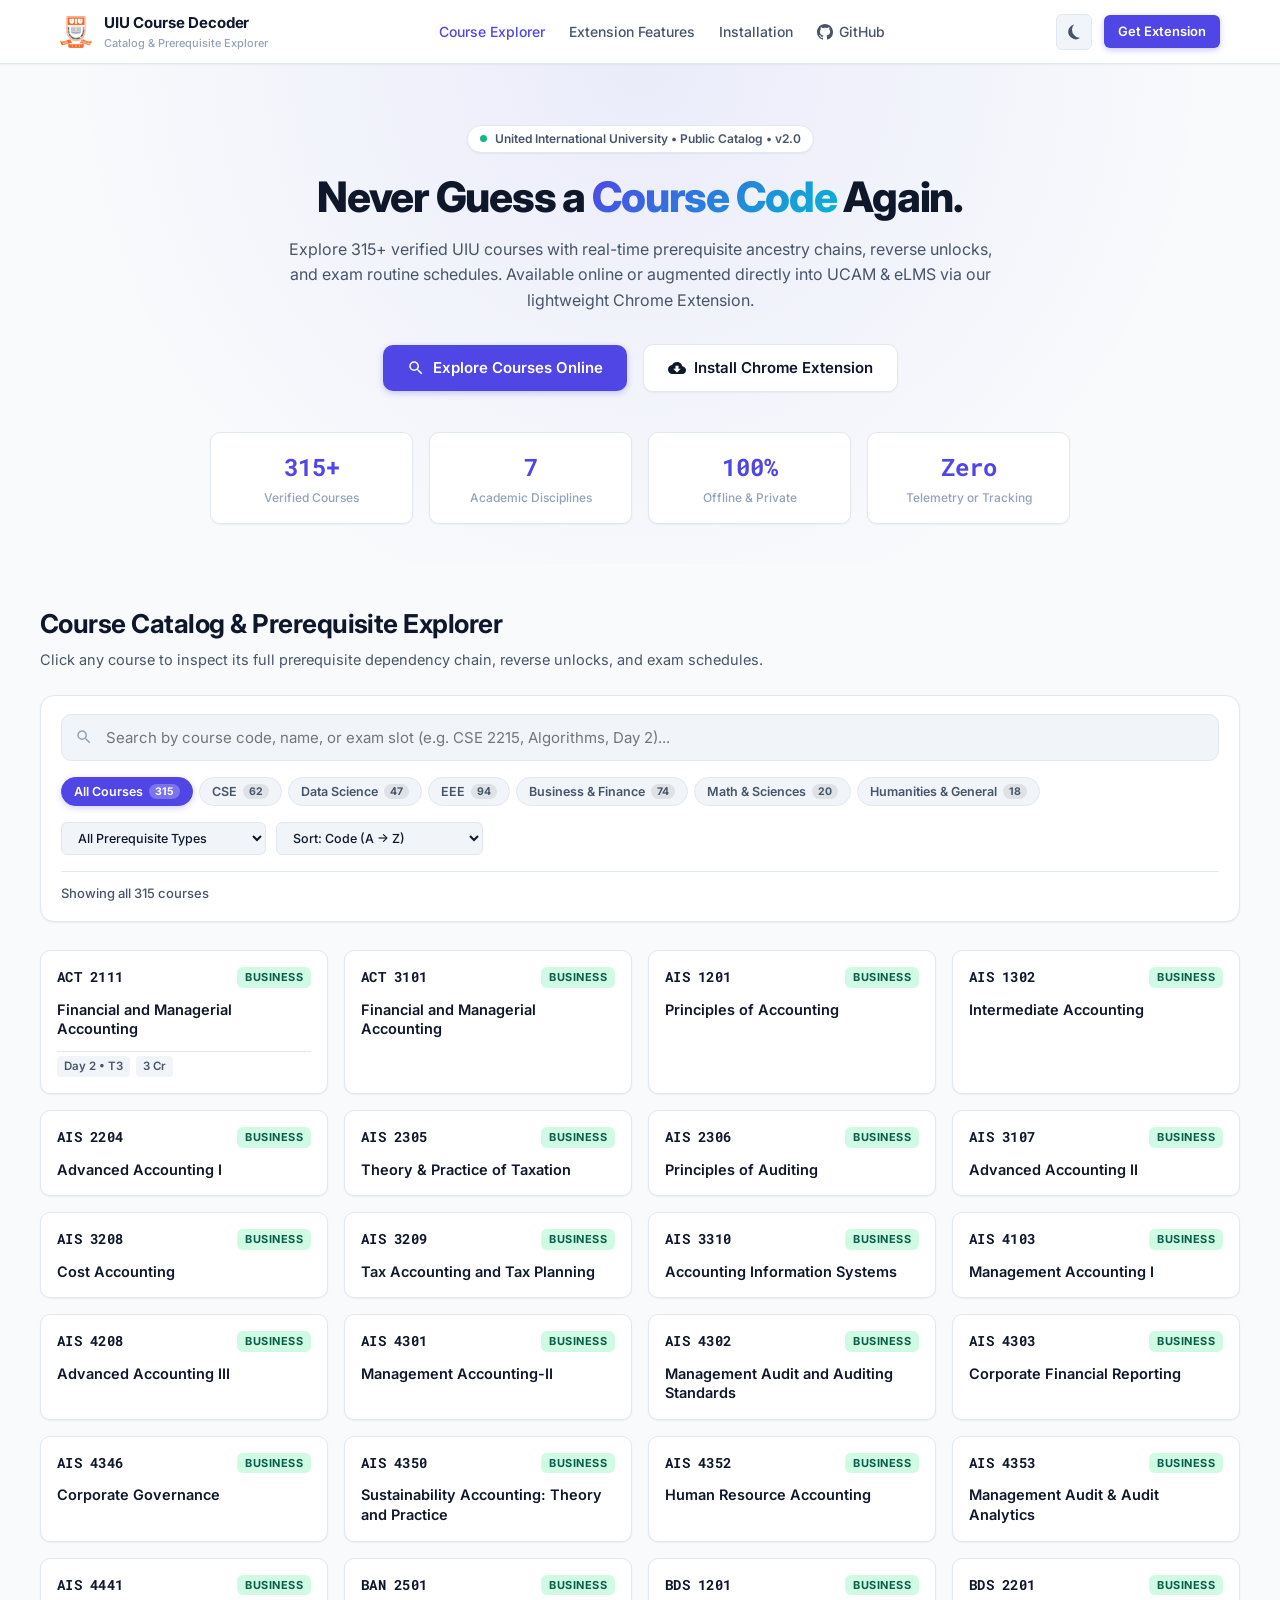
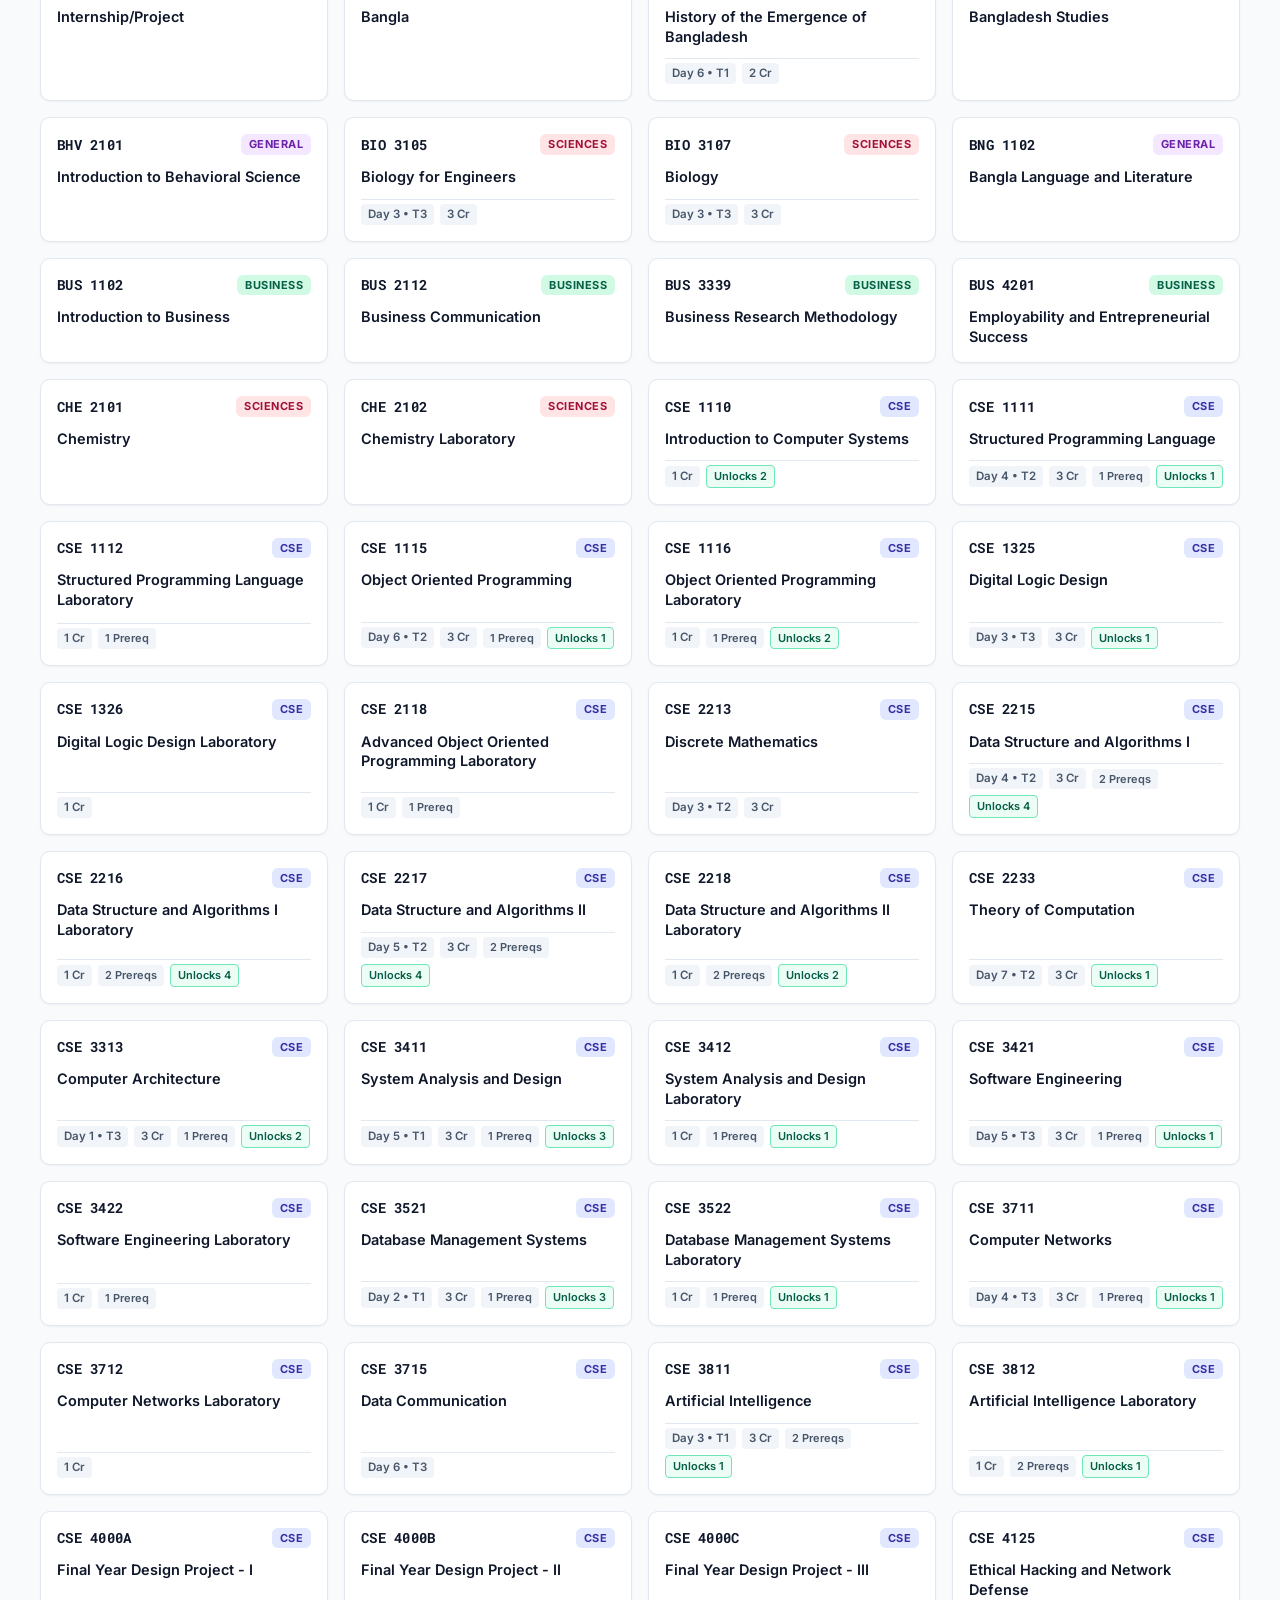
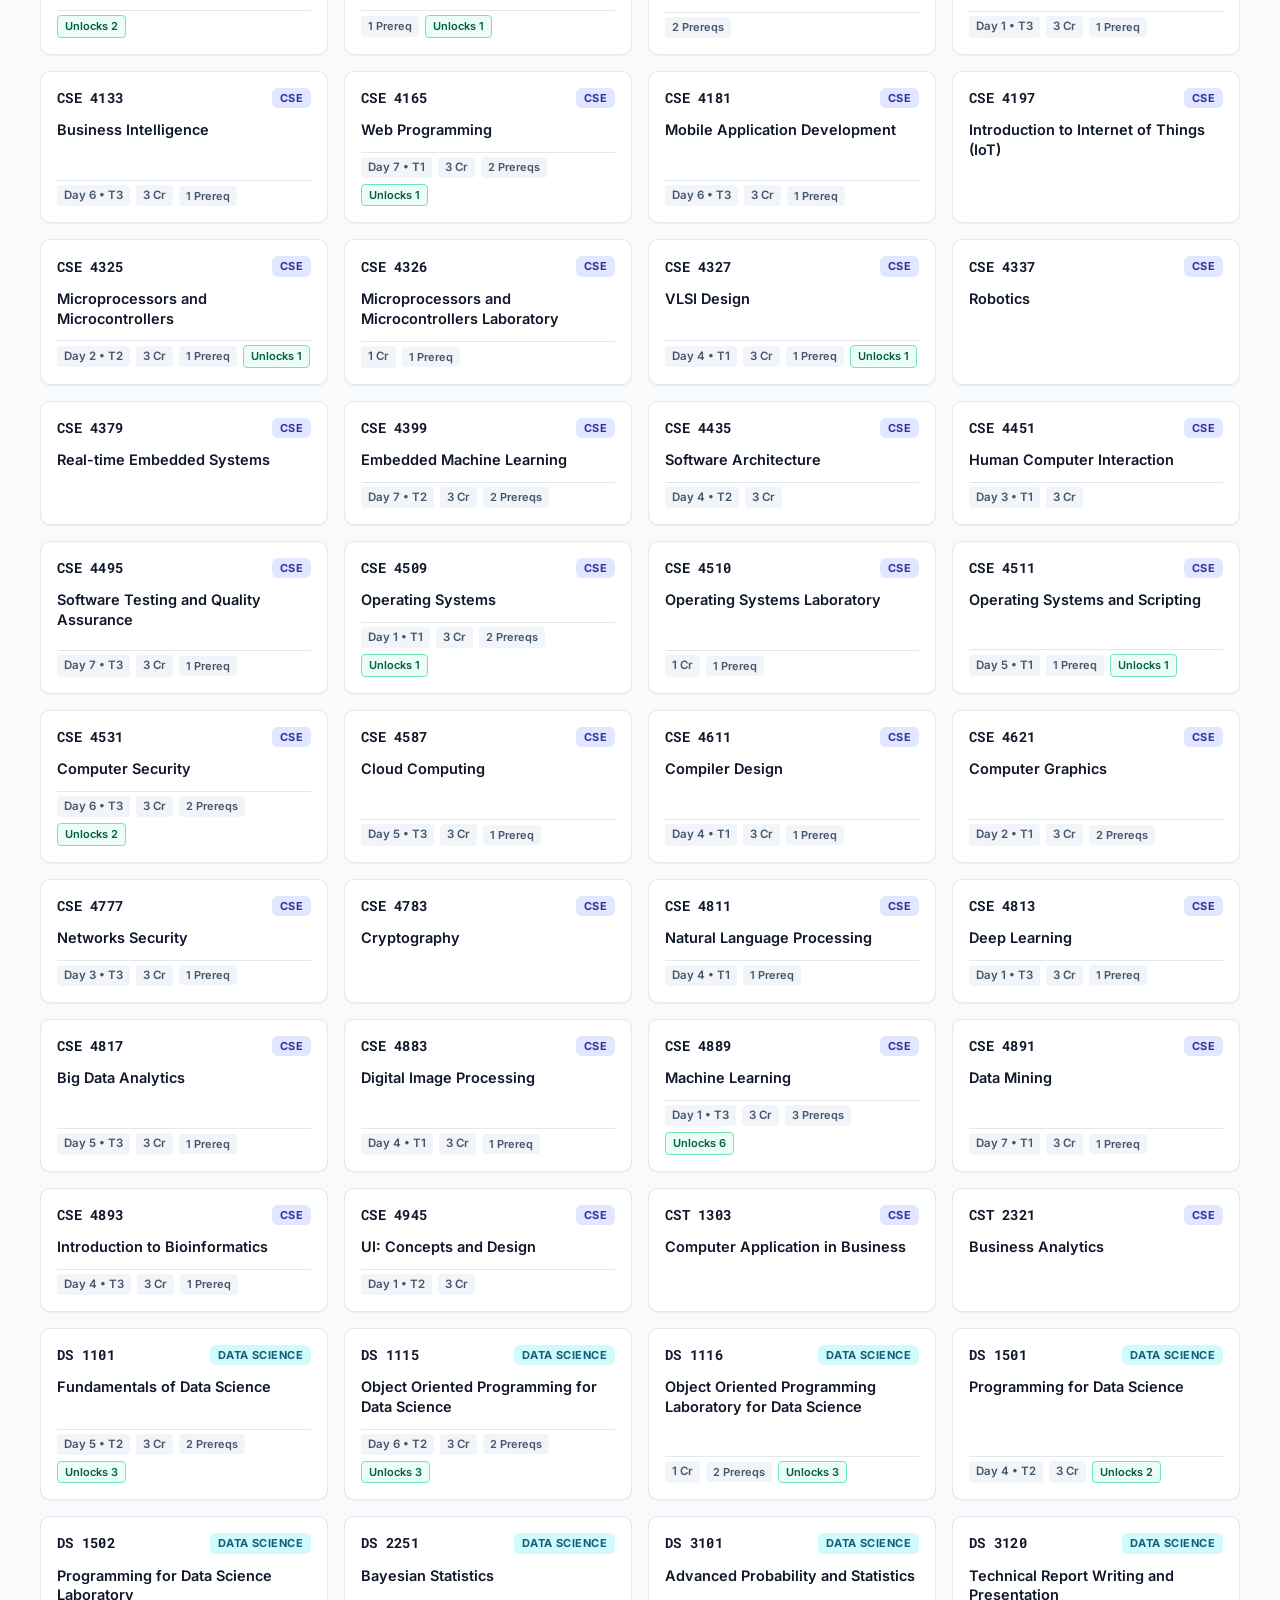
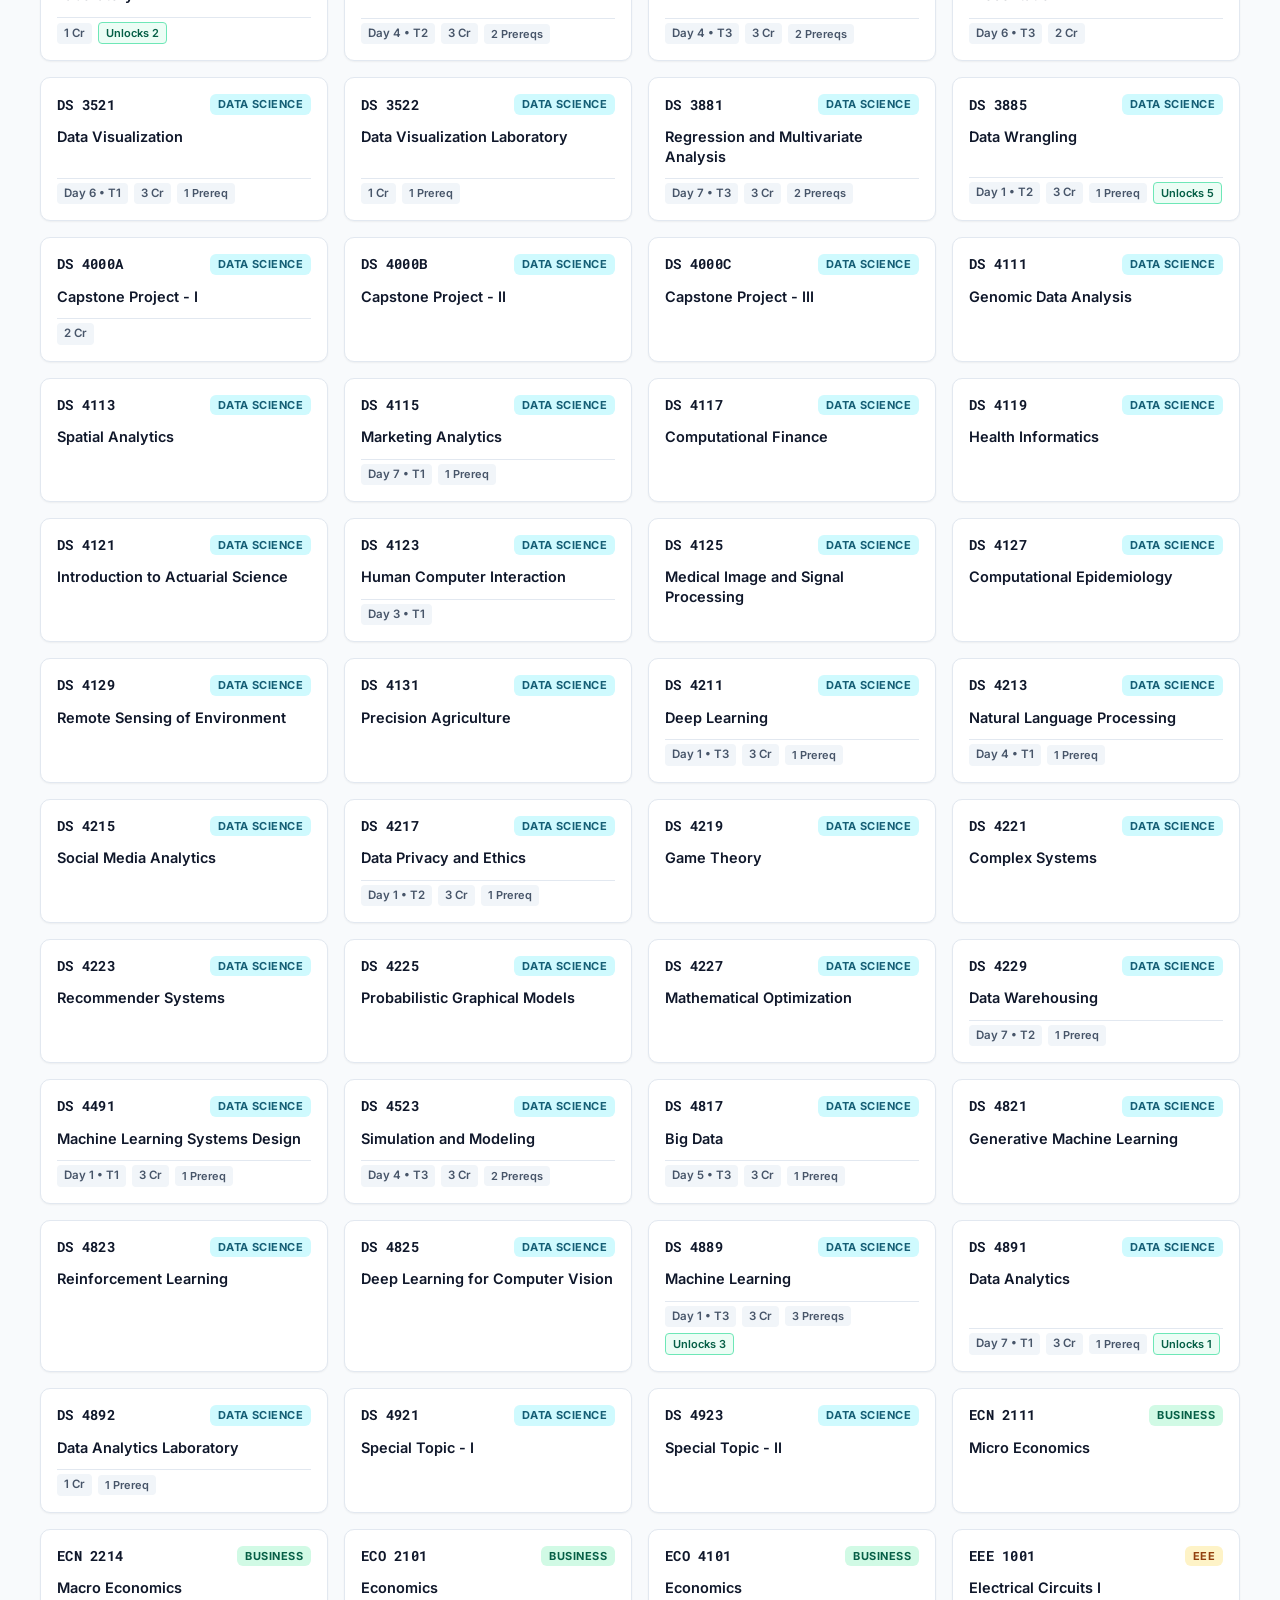
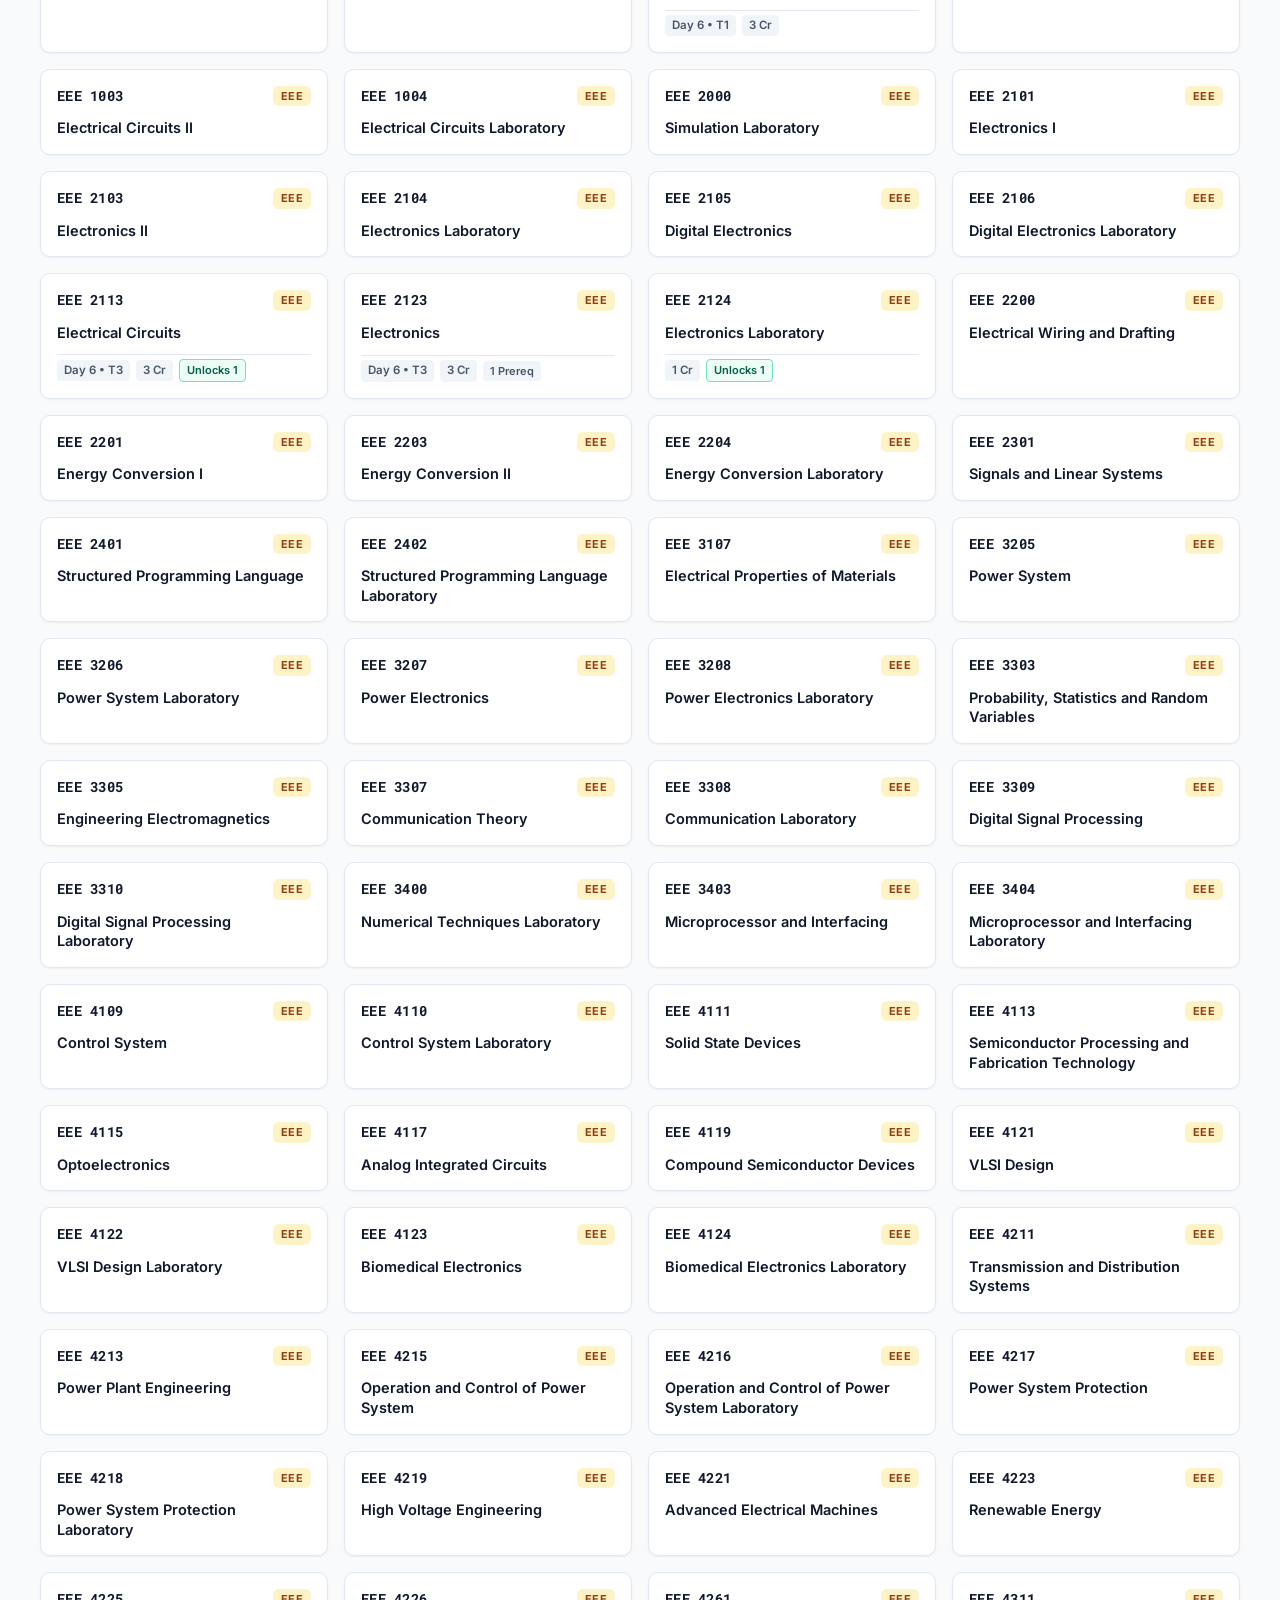
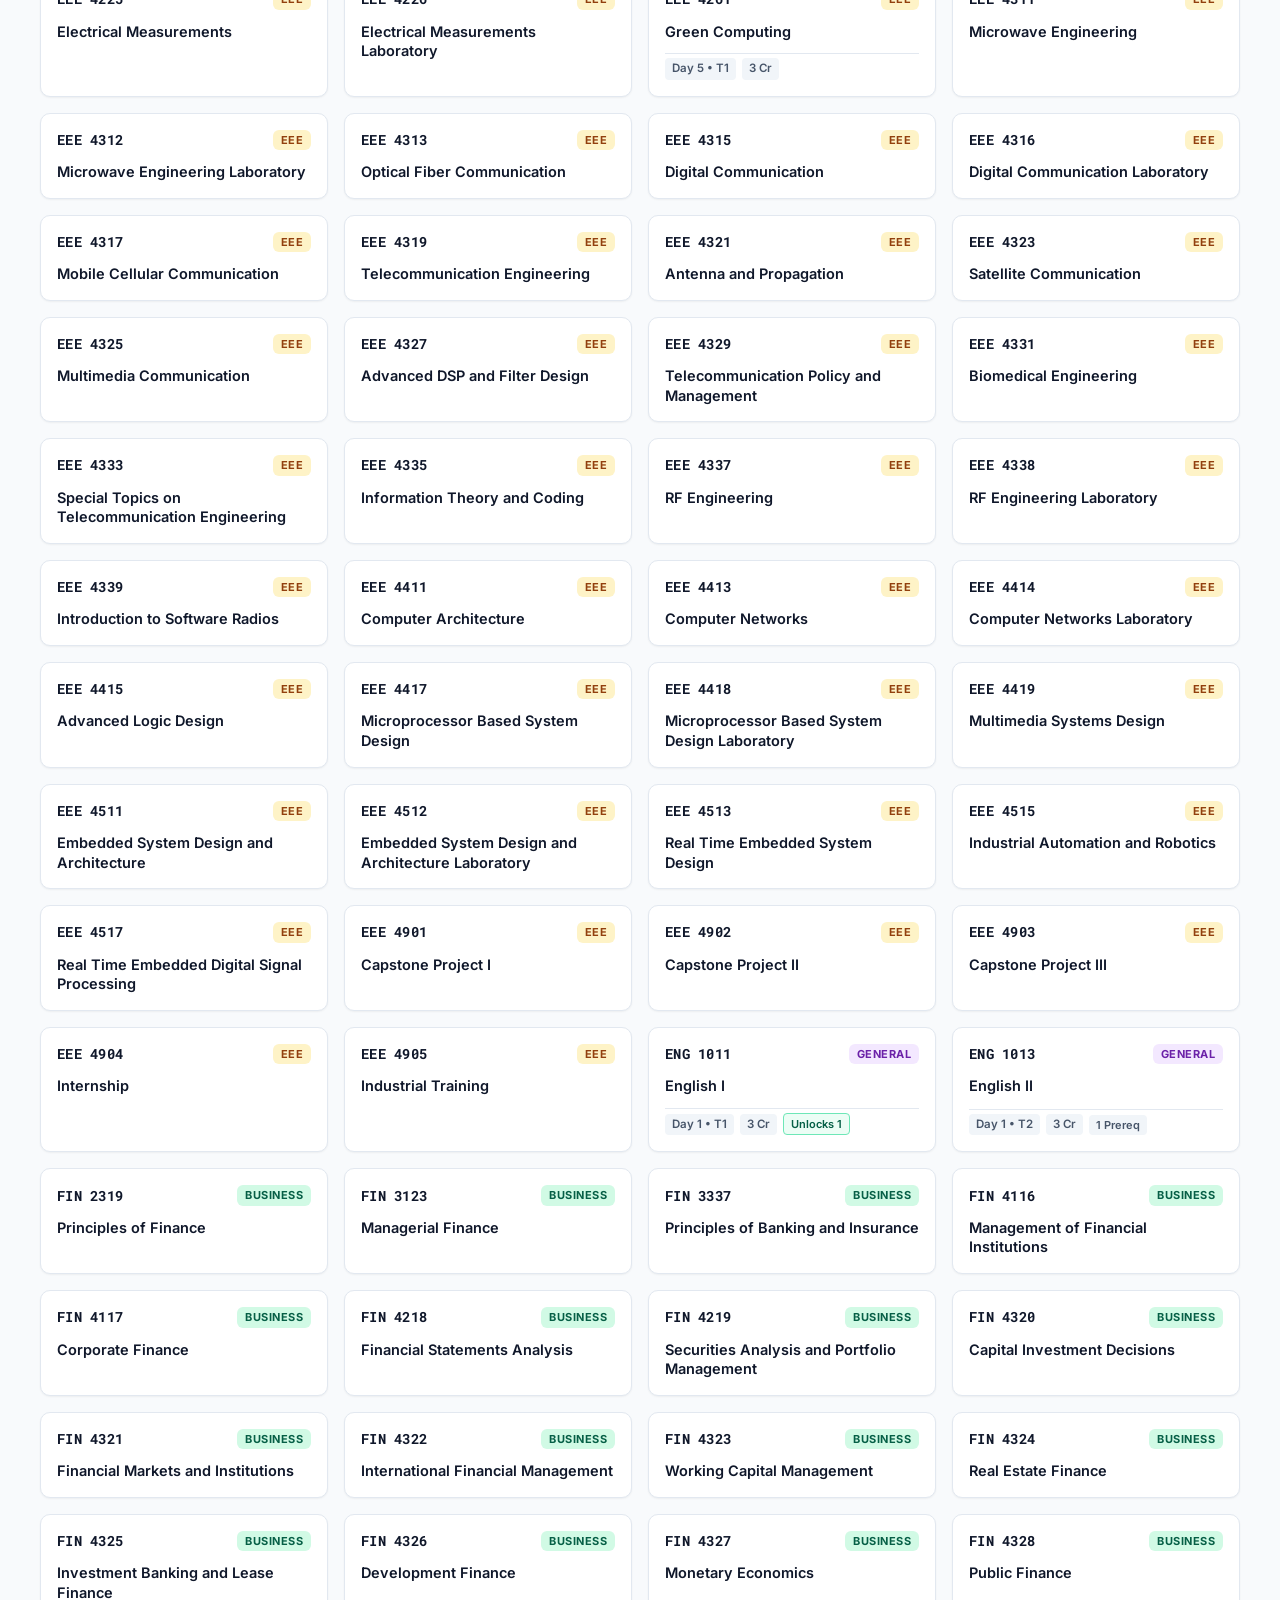
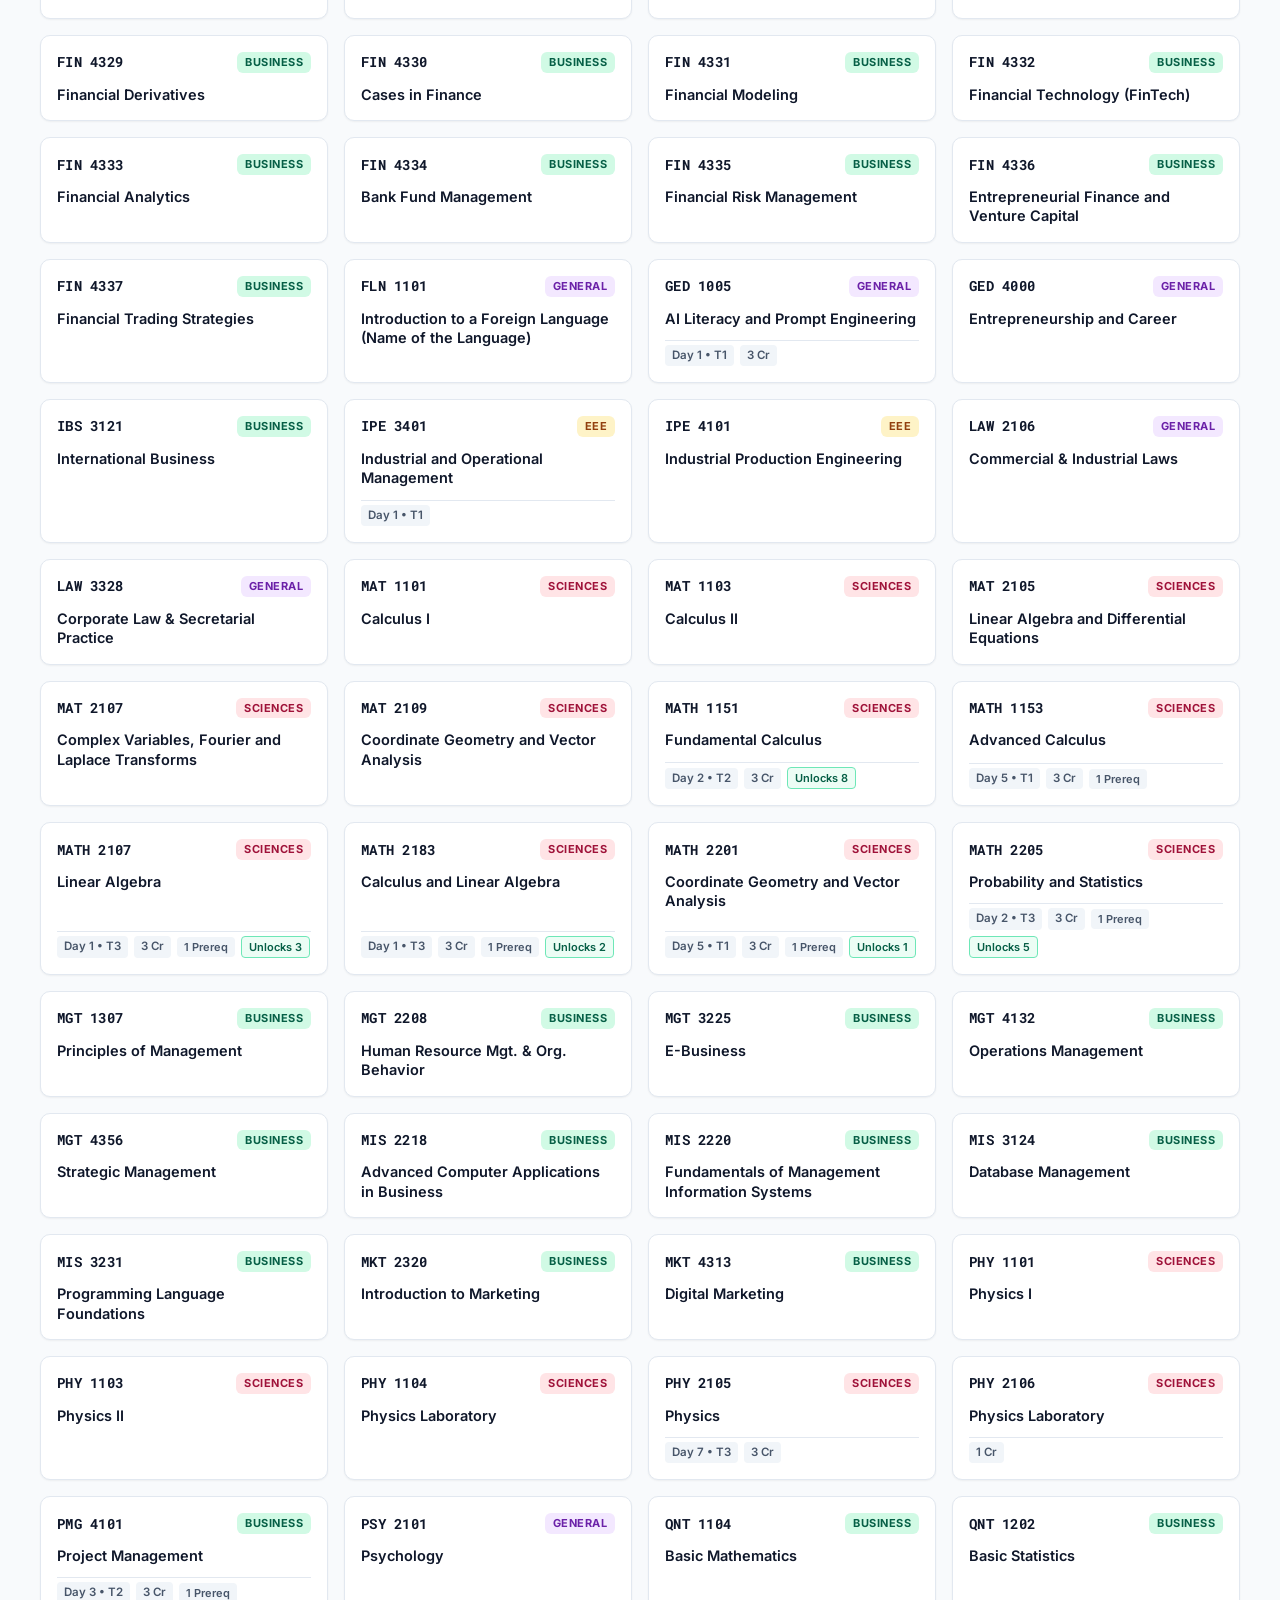
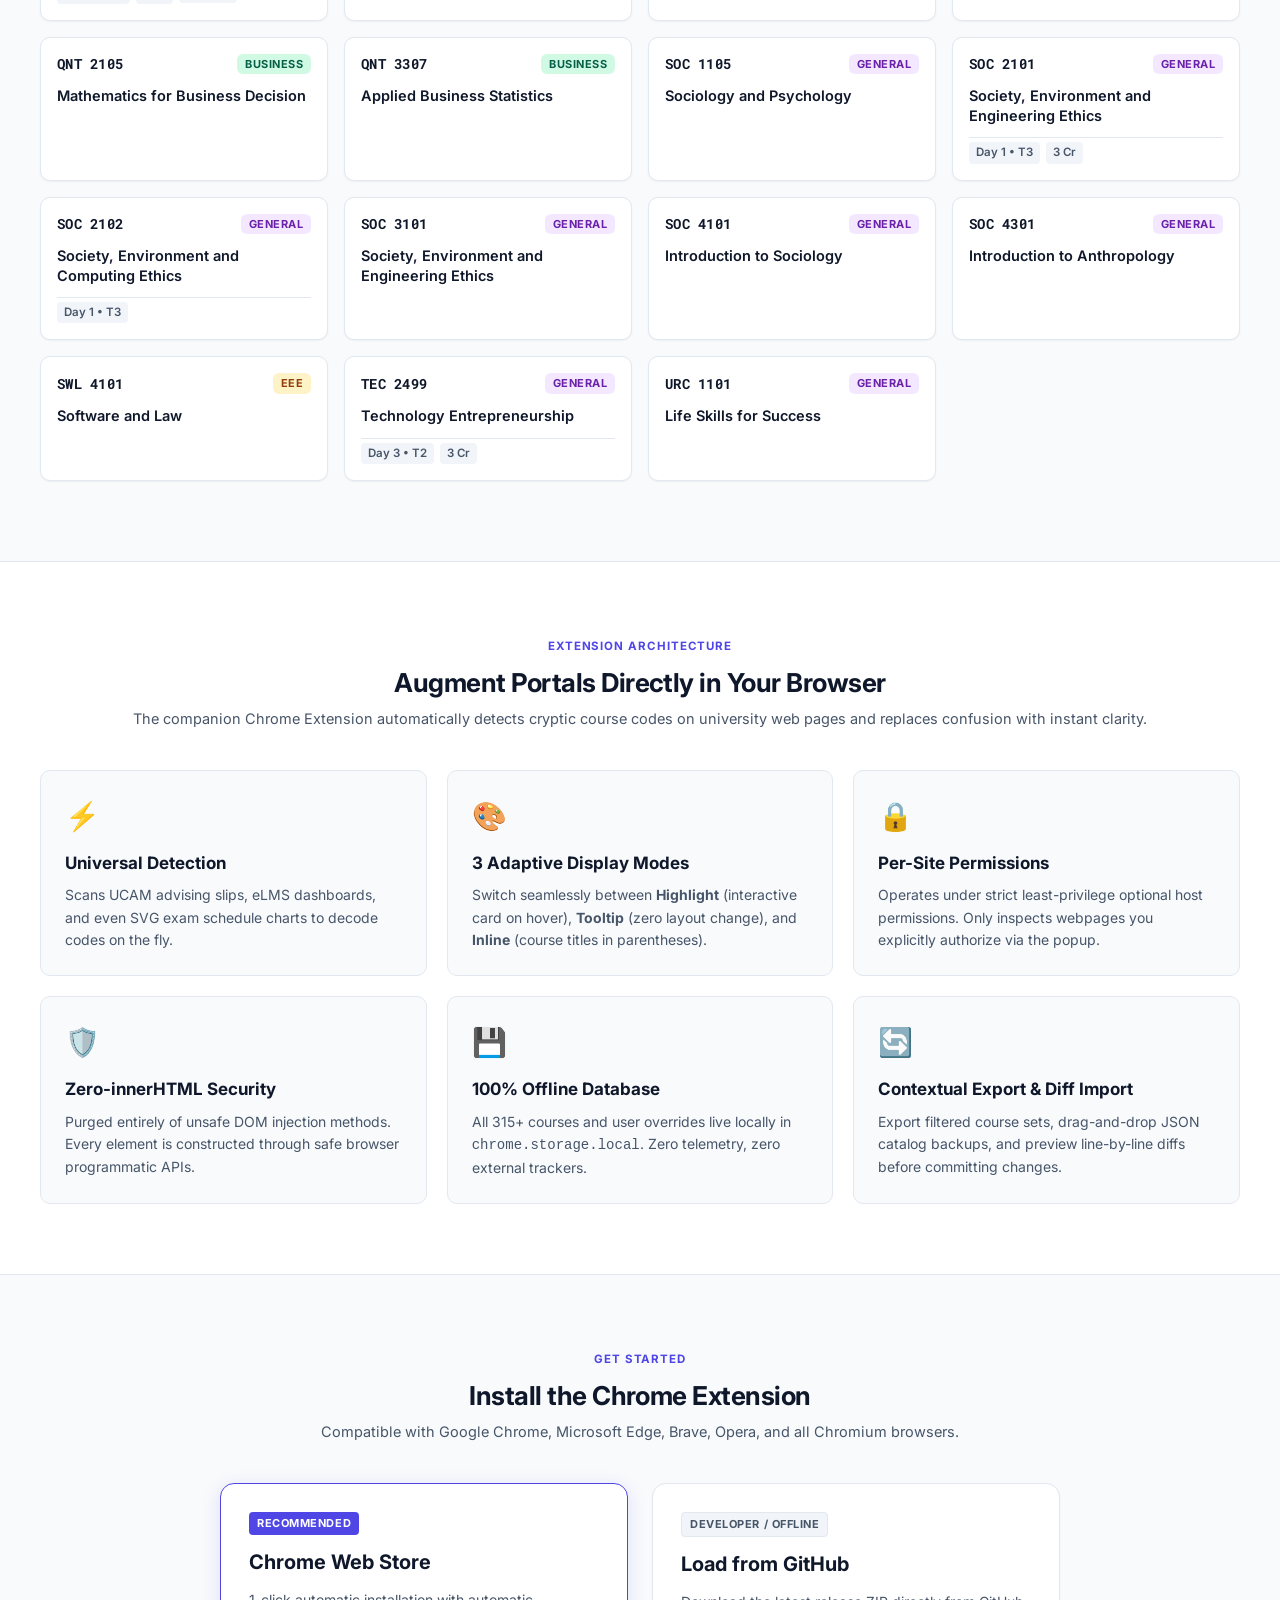
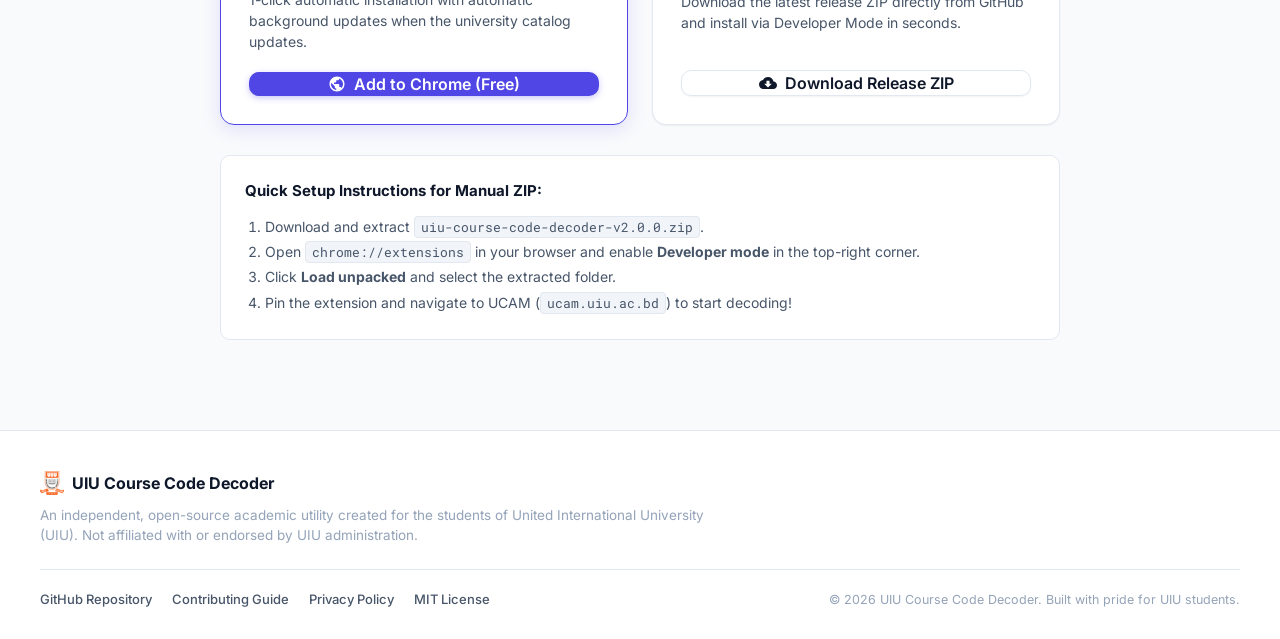
==== docs/index.html @ 97d6b2f1 "All implemented. Need work on ui" ====
<!DOCTYPE html>
<html lang="en">
<head>
  <meta charset="UTF-8" />
  <meta name="viewport" content="width=device-width, initial-scale=1.0" />
  <title>UIU Course Code Decoder — Public Course Catalog &amp; Prerequisite Explorer</title>
  <meta name="description" content="Official course catalog, exam schedules, and interactive recursive prerequisite dependency explorer for United International University (UIU) students." />
  <meta name="theme-color" content="#4f46e5" />

  <!-- OpenGraph / Social Sharing -->
  <meta property="og:type" content="website" />
  <meta property="og:title" content="UIU Course Code Decoder — Public Catalog &amp; Prerequisite Explorer" />
  <meta property="og:description" content="Explore 315+ UIU undergraduate courses, exam routines, and interactive prerequisite chains online or via the Chrome extension." />
  <meta property="og:image" content="icons/icon128.png" />

  <!-- Favicon -->
  <link rel="icon" type="image/png" sizes="32x32" href="icons/icon32.png" />
  <link rel="icon" type="image/png" sizes="16x16" href="icons/icon16.png" />
  <link rel="apple-touch-icon" sizes="128x128" href="icons/icon128.png" />

  <!-- Google Fonts: Inter & Roboto Mono -->
  <link rel="preconnect" href="https://fonts.googleapis.com" />
  <link rel="preconnect" href="https://fonts.gstatic.com" crossorigin />
  <link href="https://fonts.googleapis.com/css2?family=Inter:wght@400;500;600;700;800&family=Roboto+Mono:wght@500;600;700&display=swap" rel="stylesheet" />

  <!-- Stylesheet -->
  <link rel="stylesheet" href="styles.css" />
</head>
<body>
  <!-- Global site header & navigation -->
  <header class="site-header" id="siteHeader">
    <div class="header-inner">
      <a href="#" class="brand-link" aria-label="UIU Course Decoder Home">
        <img src="icons/icon48.png" alt="UIU Course Decoder Logo" class="brand-logo" width="32" height="32" />
        <div class="brand-text">
          <span class="brand-title">UIU Course Decoder</span>
          <span class="brand-subtitle">Catalog &amp; Prerequisite Explorer</span>
        </div>
      </a>

      <nav class="nav-links" id="navLinks" aria-label="Primary navigation">
        <a href="#explorer" class="nav-link active">Course Explorer</a>
        <a href="#features" class="nav-link">Extension Features</a>
        <a href="#install" class="nav-link">Installation</a>
        <a href="https://github.com/litch07/uiu-course-decoder" target="_blank" rel="noopener noreferrer" class="nav-link nav-github">
          <svg class="nav-icon" viewBox="0 0 24 24" aria-hidden="true">
            <path d="M12 0C5.37 0 0 5.37 0 12c0 5.31 3.435 9.795 8.205 11.385.6.105.825-.255.825-.57 0-.285-.015-1.23-.015-2.235-3.015.555-3.795-.735-4.035-1.41-.135-.345-.72-1.41-1.23-1.695-.42-.225-1.02-.78-.015-.795.945-.015 1.62.87 1.845 1.23 1.08 1.815 2.805 1.305 3.495.99.105-.78.42-1.305.765-1.605-2.67-.3-5.46-1.335-5.46-5.925 0-1.305.465-2.385 1.23-3.225-.12-.3-.54-1.53.12-3.18 0 0 1.005-.315 3.3 1.23.96-.27 1.98-.405 3-.405s2.04.135 3 .405c2.295-1.56 3.3-1.23 3.3-1.23.66 1.65.24 2.88.12 3.18.765.84 1.23 1.905 1.23 3.225 0 4.605-2.805 5.625-5.475 5.925.435.375.81 1.095.81 2.22 0 1.605-.015 2.895-.015 3.3 0 .315.225.69.825.57A12.02 12.02 0 0024 12c0-6.63-5.37-12-12-12z"/>
          </svg>
          GitHub
        </a>
      </nav>

      <div class="header-actions">
        <button type="button" class="theme-toggle-btn" id="themeToggleBtn" aria-label="Toggle dark/light theme" title="Toggle dark/light mode">
          <svg class="theme-icon-sun" viewBox="0 0 24 24" aria-hidden="true">
            <path d="M12 7c-2.76 0-5 2.24-5 5s2.24 5 5 5 5-2.24 5-5-2.24-5-5-5zM2 13h2c.55 0 1-.45 1-1s-.45-1-1-1H2c-.55 0-1 .45-1 1s.45 1 1 1zm18 0h2c.55 0 1-.45 1-1s-.45-1-1-1h-2c-.55 0-1 .45-1 1s.45 1 1 1zM11 2v2c0 .55.45 1 1 1s1-.45 1-1V2c0-.55-.45-1-1-1s-1 .45-1 1zm0 18v2c0 .55.45 1 1 1s1-.45 1-1v-2c0-.55-.45-1-1-1s-1 .45-1 1zM5.99 4.58c-.39-.39-1.03-.39-1.41 0s-.39 1.03 0 1.41l1.06 1.06c.39.39 1.03.39 1.41 0s.39-1.03 0-1.41L5.99 4.58zm12.37 12.37c-.39-.39-1.03-.39-1.41 0s-.39 1.03 0 1.41l1.06 1.06c.39.39 1.03.39 1.41 0s.39-1.03 0-1.41l-1.06-1.06zm1.06-10.96c.39-.39.39-1.03 0-1.41s-1.03-.39-1.41 0l-1.06 1.06c-.39.39-.39 1.03 0 1.41s1.03.39 1.41 0l1.06-1.06zM7.05 18.36c.39-.39.39-1.03 0-1.41s-1.03-.39-1.41 0l-1.06 1.06c-.39.39-.39 1.03 0 1.41s1.03.39 1.41 0l1.06-1.06z"/>
          </svg>
          <svg class="theme-icon-moon" viewBox="0 0 24 24" aria-hidden="true">
            <path d="M12.3 2a10 10 0 0 0-.19 14 9.92 9.92 0 0 0 7.89 4 10 10 0 1 1-7.7-18z"/>
          </svg>
        </button>
        <a href="#install" class="btn-primary btn-sm">Get Extension</a>
      </div>
    </div>
  </header>

  <!-- Hero Section -->
  <section class="hero-section">
    <div class="hero-container">
      <div class="hero-badge">
        <span class="badge-dot"></span>
        <span>United International University &bull; Public Catalog &bull; v2.0</span>
      </div>
      <h1 class="hero-title">
        Never Guess a <span class="gradient-text">Course Code</span> Again.
      </h1>
      <p class="hero-subtitle">
        Explore 315+ verified UIU courses with real-time prerequisite ancestry chains, reverse unlocks, and exam routine schedules. Available online or augmented directly into UCAM &amp; eLMS via our lightweight Chrome Extension.
      </p>

      <div class="hero-cta-group">
        <a href="#explorer" class="btn-primary btn-lg">
          <svg class="btn-icon" viewBox="0 0 24 24" aria-hidden="true">
            <path d="M15.5 14h-.79l-.28-.27A6.471 6.471 0 0016 9.5 6.5 6.5 0 109.5 16c1.61 0 3.09-.59 4.23-1.57l.27.28v.79l5 4.99L20.49 19l-4.99-5zm-6 0C7.01 14 5 11.99 5 9.5S7.01 5 9.5 5 14 7.01 14 9.5 11.99 14 9.5 14z"/>
          </svg>
          Explore Courses Online
        </a>
        <a href="#install" class="btn-secondary btn-lg">
          <svg class="btn-icon" viewBox="0 0 24 24" aria-hidden="true">
            <path d="M19.35 10.04C18.67 6.59 15.64 4 12 4 9.11 4 6.6 5.64 5.35 8.04 2.34 8.36 0 10.91 0 14c0 3.31 2.69 6 6 6h13c2.76 0 5-2.24 5-5 0-2.64-2.05-4.78-4.65-4.96zM17 13l-5 5-5-5h3V9h4v4h3z"/>
          </svg>
          Install Chrome Extension
        </a>
      </div>

      <!-- Live metrics strip -->
      <div class="metrics-strip">
        <div class="metric-card">
          <span class="metric-num" id="totalCoursesMetric">315+</span>
          <span class="metric-label">Verified Courses</span>
        </div>
        <div class="metric-card">
          <span class="metric-num">7</span>
          <span class="metric-label">Academic Disciplines</span>
        </div>
        <div class="metric-card">
          <span class="metric-num">100%</span>
          <span class="metric-label">Offline &amp; Private</span>
        </div>
        <div class="metric-card">
          <span class="metric-num">Zero</span>
          <span class="metric-label">Telemetry or Tracking</span>
        </div>
      </div>
    </div>
  </section>

  <!-- Interactive Course Explorer Section -->
  <main class="explorer-section" id="explorer">
    <div class="explorer-container">

      <!-- Section Header -->
      <div class="section-header">
        <div>
          <h2 class="section-title">Course Catalog &amp; Prerequisite Explorer</h2>
          <p class="section-subtitle">Click any course to inspect its full prerequisite dependency chain, reverse unlocks, and exam schedules.</p>
        </div>
      </div>

      <!-- Search & Filters Toolbar -->
      <div class="explorer-toolbar">
        <!-- Search bar -->
        <div class="search-box">
          <svg class="search-icon" viewBox="0 0 24 24" aria-hidden="true">
            <path d="M15.5 14h-.79l-.28-.27A6.471 6.471 0 0016 9.5 6.5 6.5 0 109.5 16c1.61 0 3.09-.59 4.23-1.57l.27.28v.79l5 4.99L20.49 19l-4.99-5zm-6 0C7.01 14 5 11.99 5 9.5S7.01 5 9.5 5 14 7.01 14 9.5 11.99 14 9.5 14z"/>
          </svg>
          <input type="text" id="searchInput" class="search-input" placeholder="Search by course code, name, or exam slot (e.g. CSE 2215, Algorithms, Day 2)..." autocomplete="off" spellcheck="false" />
          <button type="button" id="searchClearBtn" class="search-clear-btn" aria-label="Clear search query" style="display:none;">&times;</button>
        </div>

        <!-- Filter controls row -->
        <div class="filter-controls-row">
          <!-- Department Filter Pills -->
          <div class="dept-pills-group" id="deptFilterGroup" role="radiogroup" aria-label="Filter by department">
            <button type="button" class="dept-pill is-active" data-dept="ALL" aria-checked="true">All Courses <span class="pill-count" id="countAll">...</span></button>
            <button type="button" class="dept-pill" data-dept="CSE" aria-checked="false">CSE <span class="pill-count" id="countCSE">...</span></button>
            <button type="button" class="dept-pill" data-dept="DS" aria-checked="false">Data Science <span class="pill-count" id="countDS">...</span></button>
            <button type="button" class="dept-pill" data-dept="EEE" aria-checked="false">EEE <span class="pill-count" id="countEEE">...</span></button>
            <button type="button" class="dept-pill" data-dept="BBA" aria-checked="false">Business &amp; Finance <span class="pill-count" id="countBBA">...</span></button>
            <button type="button" class="dept-pill" data-dept="SCI" aria-checked="false">Math &amp; Sciences <span class="pill-count" id="countSCI">...</span></button>
            <button type="button" class="dept-pill" data-dept="GEN" aria-checked="false">Humanities &amp; General <span class="pill-count" id="countGEN">...</span></button>
          </div>

          <!-- Secondary filters dropdowns -->
          <div class="secondary-filters-row">
            <div class="select-wrapper">
              <label for="prereqFilterSelect" class="visually-hidden">Prerequisite filter</label>
              <select id="prereqFilterSelect" class="filter-select">
                <option value="ALL">All Prerequisite Types</option>
                <option value="HAS_PREREQS">Has Prerequisites</option>
                <option value="UNLOCKS_OTHERS">Unlocks Future Courses</option>
                <option value="FOUNDATIONAL">Foundational (No Prereqs)</option>
              </select>
            </div>

            <div class="select-wrapper">
              <label for="sortSelect" class="visually-hidden">Sort order</label>
              <select id="sortSelect" class="filter-select">
                <option value="CODE_ASC">Sort: Code (A &rarr; Z)</option>
                <option value="CODE_DESC">Sort: Code (Z &rarr; A)</option>
                <option value="NAME_ASC">Sort: Course Name (A &rarr; Z)</option>
                <option value="MOST_PREREQS">Sort: Most Prerequisites</option>
                <option value="MOST_UNLOCKS">Sort: Most Unlocks</option>
              </select>
            </div>
          </div>
        </div>

        <!-- Filter status & active counter -->
        <div class="filter-status-row">
          <span class="results-count-text" id="resultsCountText">Loading catalog...</span>
          <button type="button" id="resetFiltersBtn" class="reset-filters-btn" style="display:none;">Reset all filters</button>
        </div>
      </div>

      <!-- Course Cards Grid -->
      <div class="course-grid" id="courseGrid">
        <!-- Populated via docs/app.js -->
        <div class="loading-state" id="loadingState">
          <div class="spinner"></div>
          <p>Loading course catalog...</p>
        </div>
      </div>

      <!-- Empty state -->
      <div class="empty-state" id="emptyState" style="display:none;">
        <div class="empty-icon">🔍</div>
        <h3 class="empty-title">No matching courses found</h3>
        <p class="empty-subtitle">Try adjusting your search query or switching department filter pills.</p>
        <button type="button" class="btn-secondary" id="emptyResetBtn">Clear Filters</button>
      </div>

    </div>
  </main>

  <!-- Course Inspector Modal (Deep dependency explorer) -->
  <div class="modal-overlay" id="courseModalOverlay" style="display:none;" aria-hidden="true">
    <div class="modal-card" id="courseModalCard" role="dialog" aria-modal="true" aria-labelledby="modalCourseCode">

      <!-- Modal Header -->
      <div class="modal-header">
        <div class="modal-header-main">
          <div class="modal-code-badge-row">
            <span class="modal-dept-badge" id="modalDeptBadge">CSE</span>
            <span class="modal-origin-badge">Official UIU Catalog</span>
          </div>
          <h2 class="modal-course-code" id="modalCourseCode">CSE 2215</h2>
          <p class="modal-course-name" id="modalCourseName">Structured Programming Language</p>
        </div>
        <div class="modal-header-actions">
          <button type="button" class="modal-action-btn" id="modalCopyLinkBtn" title="Copy shareable link to this course" aria-label="Copy course link">
            <svg class="action-icon" viewBox="0 0 24 24" aria-hidden="true">
              <path d="M3.9 12c0-1.71 1.39-3.1 3.1-3.1h4V7H7c-2.76 0-5 2.24-5 5s2.24 5 5 5h4v-1.9H7c-1.71 0-3.1-1.39-3.1-3.1zM8 13h8v-2H8v2zm9-6h-4v1.9h4c1.71 0 3.1 1.39 3.1 3.1s-1.39 3.1-3.1 3.1h-4V17h4c2.76 0 5-2.24 5-5s-2.24-5-5-5z"/>
            </svg>
            <span id="copyLinkFeedback">Share Link</span>
          </button>
          <button type="button" class="modal-close-btn" id="modalCloseBtn" aria-label="Close details inspector">&times;</button>
        </div>
      </div>

      <!-- Modal Content Body -->
      <div class="modal-body">

        <!-- Schedule & Requirement Info Box -->
        <div class="meta-strip">
          <div class="meta-pill">
            <span class="meta-label">Exam Routine</span>
            <span class="meta-value" id="modalExamSchedule">Day 4 &bull; Slot T2</span>
          </div>
          <div class="meta-pill" id="modalCreditsPill" style="display:none;">
            <span class="meta-label">Credits</span>
            <span class="meta-value" id="modalCredits">—</span>
          </div>
          <div class="meta-pill" id="modalPrereqNotePill" style="display:none;">
            <span class="meta-label">Special Requirement</span>
            <span class="meta-value" id="modalPrereqNote">—</span>
          </div>
        </div>

        <!-- Prerequisite Tree Section -->
        <div class="modal-tree-section">
          <!-- Code/Name Mode Toggle Switch -->
          <div class="modal-toggle-bar">
            <div class="toggle-lead">
              <span class="toggle-lead-label">Badge Display Mode:</span>
            </div>
            <div class="prereq-view-toggle" id="modalPrereqToggle" role="group" aria-label="Badge display format">
              <button type="button" class="prereq-toggle-btn is-active" id="modalToggleCode" aria-pressed="true">
                <svg viewBox="0 0 24 24" aria-hidden="true"><path d="M9.4 16.6L4.8 12l4.6-4.6L8 6l-6 6 6 6 1.4-1.4zm5.2 0l4.6-4.6-4.6-4.6L16 6l6 6-6 6-1.4-1.4z"/></svg>
                Course Code
              </button>
              <button type="button" class="prereq-toggle-btn" id="modalToggleName" aria-pressed="false">
                <svg viewBox="0 0 24 24" aria-hidden="true"><path d="M2.5 4v3h5v12h3V7h5V4h-13zm19 5h-9v3h3v7h3v-7h3V9z"/></svg>
                Course Name
              </button>
            </div>
          </div>

          <!-- Prerequisite Ancestry Chain Card -->
          <div class="modal-tree-card" id="modalPrereqCard">
            <div class="modal-tree-header">
              <svg class="tree-header-icon" viewBox="0 0 24 24" aria-hidden="true">
                <path d="M17 12h-5v5h5v-5zM16 1v2H8V1H6v2H5c-1.11 0-1.99.9-1.99 2L3 19c0 1.1.89 2 2 2h14c1.1 0 2-.9 2-2V5c0-1.1-.9-2-2-2h-1V1h-2zm3 18H5V8h14v11z"/>
              </svg>
              <span class="tree-header-title">Prerequisite Chain (Ancestry)</span>
              <span class="tree-header-count" id="modalChainCount">0</span>
            </div>
            <div class="modal-tree-body" id="modalChainBody"></div>
          </div>

          <!-- Reverse Unlocks Card -->
          <div class="modal-tree-card" id="modalUnlocksCard">
            <div class="modal-tree-header">
              <svg class="tree-header-icon" viewBox="0 0 24 24" aria-hidden="true">
                <path d="M12 1L3 5v6c0 5.55 3.84 10.74 9 12 5.16-1.26 9-6.45 9-12V5l-9-4zm0 10.99h7c-.53 4.12-3.28 7.79-7 8.94V12H5V6.3l7-3.11v8.8z"/>
              </svg>
              <span class="tree-header-title">Unlocks (Future Courses)</span>
              <span class="tree-header-count" id="modalUnlocksCount">0</span>
            </div>
            <div class="modal-tree-body" id="modalUnlocksBody"></div>
          </div>
        </div>

        <!-- Crowdsourcing report footer -->
        <div class="modal-report-box">
          <div class="report-box-text">
            <strong>Notice outdated or incorrect details?</strong> Help keep UIU course data accurate for all students.
          </div>
          <a href="https://github.com/litch07/uiu-course-decoder/issues/new?template=data-correction.md" target="_blank" rel="noopener noreferrer" class="btn-report-link" id="modalReportBtn">
            Report Data Error &rarr;
          </a>
        </div>

      </div>
    </div>
  </div>

  <!-- Extension Features Showcase Section -->
  <section class="features-section" id="features">
    <div class="features-container">
      <div class="section-badge">Extension Architecture</div>
      <h2 class="section-title">Augment Portals Directly in Your Browser</h2>
      <p class="section-subtitle">The companion Chrome Extension automatically detects cryptic course codes on university web pages and replaces confusion with instant clarity.</p>

      <div class="features-grid">
        <div class="feature-card">
          <div class="feature-icon-box">⚡</div>
          <h3 class="feature-title">Universal Detection</h3>
          <p class="feature-desc">Scans UCAM advising slips, eLMS dashboards, and even SVG exam schedule charts to decode codes on the fly.</p>
        </div>

        <div class="feature-card">
          <div class="feature-icon-box">🎨</div>
          <h3 class="feature-title">3 Adaptive Display Modes</h3>
          <p class="feature-desc">Switch seamlessly between <strong>Highlight</strong> (interactive card on hover), <strong>Tooltip</strong> (zero layout change), and <strong>Inline</strong> (course titles in parentheses).</p>
        </div>

        <div class="feature-card">
          <div class="feature-icon-box">🔒</div>
          <h3 class="feature-title">Per-Site Permissions</h3>
          <p class="feature-desc">Operates under strict least-privilege optional host permissions. Only inspects webpages you explicitly authorize via the popup.</p>
        </div>

        <div class="feature-card">
          <div class="feature-icon-box">🛡️</div>
          <h3 class="feature-title">Zero-innerHTML Security</h3>
          <p class="feature-desc">Purged entirely of unsafe DOM injection methods. Every element is constructed through safe browser programmatic APIs.</p>
        </div>

        <div class="feature-card">
          <div class="feature-icon-box">💾</div>
          <h3 class="feature-title">100% Offline Database</h3>
          <p class="feature-desc">All 315+ courses and user overrides live locally in <code>chrome.storage.local</code>. Zero telemetry, zero external trackers.</p>
        </div>

        <div class="feature-card">
          <div class="feature-icon-box">🔄</div>
          <h3 class="feature-title">Contextual Export &amp; Diff Import</h3>
          <p class="feature-desc">Export filtered course sets, drag-and-drop JSON catalog backups, and preview line-by-line diffs before committing changes.</p>
        </div>
      </div>
    </div>
  </section>

  <!-- Installation Section -->
  <section class="install-section" id="install">
    <div class="install-container">
      <div class="section-badge">Get Started</div>
      <h2 class="section-title">Install the Chrome Extension</h2>
      <p class="section-subtitle">Compatible with Google Chrome, Microsoft Edge, Brave, Opera, and all Chromium browsers.</p>

      <div class="install-cards-row">
        <!-- Official Web Store Option -->
        <div class="install-card highlighted">
          <div class="install-card-badge">Recommended</div>
          <h3 class="install-card-title">Chrome Web Store</h3>
          <p class="install-card-desc">1-click automatic installation with automatic background updates when the university catalog updates.</p>
          <a href="https://chromewebstore.google.com/detail/ikanaopbbjfndbioklieinponjkagkdi" target="_blank" rel="noopener noreferrer" class="btn-primary btn-block">
            <svg class="btn-icon" viewBox="0 0 24 24" aria-hidden="true">
              <path d="M12 2C6.48 2 2 6.48 2 12s4.48 10 10 10 10-4.48 10-10S17.52 2 12 2zm-1 17.93c-3.95-.49-7-3.85-7-7.93 0-.62.08-1.21.21-1.79L9 15v1c0 1.1.9 2 2 2v1.93zm6.9-2.54c-.26-.81-1-1.39-1.9-1.39h-1v-3c0-.55-.45-1-1-1H8v-2h2c.55 0 1-.45 1-1V7h2c1.1 0 2-.9 2-2v-.41c2.93 1.19 5 4.06 5 7.41 0 2.08-.8 3.97-2.1 5.39z"/>
            </svg>
            Add to Chrome (Free)
          </a>
        </div>

        <!-- Manual Offline Load Option -->
        <div class="install-card">
          <div class="install-card-badge alt">Developer / Offline</div>
          <h3 class="install-card-title">Load from GitHub</h3>
          <p class="install-card-desc">Download the latest release ZIP directly from GitHub and install via Developer Mode in seconds.</p>
          <a href="https://github.com/litch07/uiu-course-decoder/releases/latest" target="_blank" rel="noopener noreferrer" class="btn-secondary btn-block">
            <svg class="btn-icon" viewBox="0 0 24 24" aria-hidden="true">
              <path d="M19.35 10.04C18.67 6.59 15.64 4 12 4 9.11 4 6.6 5.64 5.35 8.04 2.34 8.36 0 10.91 0 14c0 3.31 2.69 6 6 6h13c2.76 0 5-2.24 5-5 0-2.64-2.05-4.78-4.65-4.96zM17 13l-5 5-5-5h3V9h4v4h3z"/>
            </svg>
            Download Release ZIP
          </a>
        </div>
      </div>

      <!-- Quick manual steps -->
      <div class="manual-steps-box">
        <h4 class="steps-heading">Quick Setup Instructions for Manual ZIP:</h4>
        <ol class="steps-list">
          <li>Download and extract <code>uiu-course-code-decoder-v2.0.0.zip</code>.</li>
          <li>Open <code>chrome://extensions</code> in your browser and enable <strong>Developer mode</strong> in the top-right corner.</li>
          <li>Click <strong>Load unpacked</strong> and select the extracted folder.</li>
          <li>Pin the extension and navigate to UCAM (<code>ucam.uiu.ac.bd</code>) to start decoding!</li>
        </ol>
      </div>
    </div>
  </section>

  <!-- Site Footer -->
  <footer class="site-footer">
    <div class="footer-container">
      <div class="footer-top">
        <div class="footer-brand">
          <img src="icons/icon32.png" alt="Logo" class="footer-logo" width="24" height="24" />
          <span class="footer-brand-title">UIU Course Code Decoder</span>
        </div>
        <p class="footer-desc">An independent, open-source academic utility created for the students of United International University (UIU). Not affiliated with or endorsed by UIU administration.</p>
      </div>

      <div class="footer-bottom">
        <div class="footer-links">
          <a href="https://github.com/litch07/uiu-course-decoder" target="_blank" rel="noopener noreferrer">GitHub Repository</a>
          <a href="https://github.com/litch07/uiu-course-decoder/blob/main/CONTRIBUTING.md" target="_blank" rel="noopener noreferrer">Contributing Guide</a>
          <a href="https://github.com/litch07/uiu-course-decoder/blob/main/PRIVACY.md" target="_blank" rel="noopener noreferrer">Privacy Policy</a>
          <a href="https://github.com/litch07/uiu-course-decoder/blob/main/LICENSE" target="_blank" rel="noopener noreferrer">MIT License</a>
        </div>
        <div class="footer-copy">
          &copy; 2026 UIU Course Code Decoder. Built with pride for UIU students.
        </div>
      </div>
    </div>
  </footer>

  <!-- Scripts -->
  <script src="app.js"></script>
</body>
</html>
---- docs/styles.css ----
/* ─────────────────────────────────────────────────────────────────────────────
   UIU Course Code Decoder — Public Web Catalog & Prerequisite Explorer
   Stylesheet: docs/styles.css
   Modern, responsive, accessible, dark/light theme supporting design.
   ───────────────────────────────────────────────────────────────────────────── */

:root {
  --font-sans: 'Inter', -apple-system, BlinkMacSystemFont, 'Segoe UI', Roboto, Helvetica, Arial, sans-serif;
  --font-mono: 'Roboto Mono', 'Fira Code', 'Menlo', monospace;

  /* Primary Accent & Brand */
  --primary: #4f46e5;
  --primary-hover: #4338ca;
  --primary-light: #eef2ff;
  --primary-focus: rgba(79, 70, 229, 0.35);

  /* Status & Accent Colors */
  --success: #10b981;
  --success-bg: #ecfdf5;
  --success-border: #6ee7b7;
  --success-text: #065f46;

  --warning: #f59e0b;
  --warning-bg: #fffbeb;
  --warning-border: #fcd34d;
  --warning-text: #92400e;

  --danger: #ef4444;
  --danger-bg: #fef2f2;
  --danger-border: #fca5a5;
  --danger-text: #991b1b;

  --info: #0284c7;
  --info-bg: #f0f9ff;
  --info-border: #7dd3fc;
  --info-text: #075985;

  /* Light Theme (Default) */
  --bg-app: #f8fafc;
  --surface: #ffffff;
  --surface-alt: #f1f5f9;
  --surface-hover: #f8fafc;
  --border: #e2e8f0;
  --border-focus: #4f46e5;

  --text-primary: #0f172a;
  --text-secondary: #475569;
  --text-muted: #94a3b8;

  --shadow-sm: 0 1px 2px rgba(0, 0, 0, 0.05);
  --shadow-md: 0 4px 6px -1px rgba(0, 0, 0, 0.07), 0 2px 4px -2px rgba(0, 0, 0, 0.05);
  --shadow-lg: 0 10px 15px -3px rgba(0, 0, 0, 0.08), 0 4px 6px -4px rgba(0, 0, 0, 0.04);
  --shadow-xl: 0 20px 25px -5px rgba(0, 0, 0, 0.1), 0 8px 10px -6px rgba(0, 0, 0, 0.05);

  --radius-sm: 6px;
  --radius-md: 10px;
  --radius-lg: 14px;
  --radius-full: 9999px;

  --header-height: 64px;
  --max-width: 1200px;
}

/* Dark Theme Overrides */
[data-theme="dark"] {
  --bg-app: #0b0f19;
  --surface: #131b2e;
  --surface-alt: #1a243b;
  --surface-hover: #1f2c47;
  --border: #263352;
  --border-focus: #6366f1;

  --text-primary: #f8fafc;
  --text-secondary: #cbd5e1;
  --text-muted: #64748b;

  --primary: #6366f1;
  --primary-hover: #818cf8;
  --primary-light: #1e1b4b;

  --success-bg: #064e3b;
  --success-border: #059669;
  --success-text: #a7f3d0;

  --warning-bg: #78350f;
  --warning-border: #d97706;
  --warning-text: #fde68a;

  --shadow-sm: 0 1px 2px rgba(0, 0, 0, 0.3);
  --shadow-md: 0 4px 6px -1px rgba(0, 0, 0, 0.4);
  --shadow-lg: 0 10px 15px -3px rgba(0, 0, 0, 0.5);
  --shadow-xl: 0 20px 25px -5px rgba(0, 0, 0, 0.6);
}

/* ── Reset & Baseline ──────────────────────────────────────────────────────── */
*, *::before, *::after {
  box-sizing: border-box;
  margin: 0;
  padding: 0;
}

html {
  font-family: var(--font-sans);
  background-color: var(--bg-app);
  color: var(--text-primary);
  scroll-behavior: smooth;
  -webkit-font-smoothing: antialiased;
}

body {
  min-height: 100vh;
  display: flex;
  flex-direction: column;
  line-height: 1.5;
  background-color: var(--bg-app);
  transition: background-color 0.2s ease, color 0.2s ease;
}

a {
  color: var(--primary);
  text-decoration: none;
  transition: color 0.15s ease;
}

a:hover {
  color: var(--primary-hover);
}

button {
  font-family: inherit;
  cursor: pointer;
  border: none;
  background: none;
}

input, select {
  font-family: inherit;
}

.visually-hidden {
  position: absolute;
  width: 1px;
  height: 1px;
  padding: 0;
  margin: -1px;
  overflow: hidden;
  clip: rect(0, 0, 0, 0);
  border: 0;
}

/* ── Common Buttons & Controls ────────────────────────────────────────────── */
.btn-primary, .btn-secondary {
  display: inline-flex;
  align-items: center;
  justify-content: center;
  gap: 8px;
  font-weight: 600;
  border-radius: var(--radius-md);
  transition: all 0.16s ease;
  white-space: nowrap;
}

.btn-primary {
  background: var(--primary);
  color: #ffffff;
  box-shadow: 0 2px 6px rgba(79, 70, 229, 0.3);
}

.btn-primary:hover {
  background: var(--primary-hover);
  color: #ffffff;
  transform: translateY(-1px);
  box-shadow: 0 4px 12px rgba(79, 70, 229, 0.4);
}

.btn-secondary {
  background: var(--surface);
  color: var(--text-primary);
  border: 1.5px solid var(--border);
  box-shadow: var(--shadow-sm);
}

.btn-secondary:hover {
  background: var(--surface-alt);
  border-color: var(--text-muted);
  transform: translateY(-1px);
}

.btn-sm {
  padding: 7px 14px;
  font-size: 13px;
  border-radius: var(--radius-sm);
}

.btn-lg {
  padding: 12px 24px;
  font-size: 15px;
}

.btn-block {
  width: 100%;
}

.btn-icon {
  width: 18px;
  height: 18px;
  fill: currentColor;
  flex-shrink: 0;
}

/* ── Global Site Header ───────────────────────────────────────────────────── */
.site-header {
  position: sticky;
  top: 0;
  z-index: 100;
  height: var(--header-height);
  background: var(--surface);
  border-bottom: 1px solid var(--border);
  box-shadow: var(--shadow-sm);
  backdrop-filter: blur(8px);
  transition: background-color 0.2s ease, border-color 0.2s ease;
}

.header-inner {
  max-width: var(--max-width);
  height: 100%;
  margin: 0 auto;
  padding: 0 20px;
  display: flex;
  align-items: center;
  justify-content: space-between;
  gap: 20px;
}

.brand-link {
  display: flex;
  align-items: center;
  gap: 12px;
  color: var(--text-primary);
}

.brand-logo {
  border-radius: 8px;
  flex-shrink: 0;
}

.brand-text {
  display: flex;
  flex-direction: column;
}

.brand-title {
  font-size: 15px;
  font-weight: 700;
  letter-spacing: -0.01em;
  color: var(--text-primary);
}

.brand-subtitle {
  font-size: 11px;
  font-weight: 500;
  color: var(--text-muted);
}

.nav-links {
  display: flex;
  align-items: center;
  gap: 24px;
}

.nav-link {
  font-size: 14px;
  font-weight: 500;
  color: var(--text-secondary);
  display: inline-flex;
  align-items: center;
  gap: 6px;
  padding: 6px 0;
  position: relative;
}

.nav-link:hover, .nav-link.active {
  color: var(--primary);
}

.nav-icon {
  width: 16px;
  height: 16px;
  fill: currentColor;
}

.header-actions {
  display: flex;
  align-items: center;
  gap: 12px;
}

.theme-toggle-btn {
  width: 36px;
  height: 36px;
  border-radius: var(--radius-sm);
  display: flex;
  align-items: center;
  justify-content: center;
  border: 1px solid var(--border);
  background: var(--surface-alt);
  color: var(--text-secondary);
  transition: all 0.15s ease;
}

.theme-toggle-btn:hover {
  color: var(--text-primary);
  background: var(--surface-hover);
}

.theme-icon-sun, .theme-icon-moon {
  width: 18px;
  height: 18px;
  fill: currentColor;
}

[data-theme="dark"] .theme-icon-sun { display: block; }
[data-theme="dark"] .theme-icon-moon { display: none; }
:root:not([data-theme="dark"]) .theme-icon-sun { display: none; }
:root:not([data-theme="dark"]) .theme-icon-moon { display: block; }

/* ── Hero Section ─────────────────────────────────────────────────────────── */
.hero-section {
  padding: 60px 20px 40px;
  background: radial-gradient(circle at 50% 0%, rgba(79, 70, 229, 0.08) 0%, transparent 70%);
  text-align: center;
}

.hero-container {
  max-width: 860px;
  margin: 0 auto;
}

.hero-badge {
  display: inline-flex;
  align-items: center;
  gap: 8px;
  padding: 4px 12px;
  background: var(--surface);
  border: 1.5px solid var(--border);
  border-radius: var(--radius-full);
  font-size: 12px;
  font-weight: 600;
  color: var(--text-secondary);
  box-shadow: var(--shadow-sm);
  margin-bottom: 20px;
}

.badge-dot {
  width: 7px;
  height: 7px;
  background: var(--success);
  border-radius: 50%;
}

.hero-title {
  font-size: 42px;
  font-weight: 800;
  letter-spacing: -0.03em;
  line-height: 1.15;
  margin-bottom: 16px;
  color: var(--text-primary);
}

.gradient-text {
  background: linear-gradient(135deg, #4f46e5 0%, #06b6d4 100%);
  -webkit-background-clip: text;
  -webkit-text-fill-color: transparent;
}

.hero-subtitle {
  font-size: 16px;
  color: var(--text-secondary);
  line-height: 1.6;
  max-width: 720px;
  margin: 0 auto 30px;
}

.hero-cta-group {
  display: flex;
  align-items: center;
  justify-content: center;
  gap: 16px;
  flex-wrap: wrap;
  margin-bottom: 40px;
}

.metrics-strip {
  display: grid;
  grid-template-columns: repeat(4, 1fr);
  gap: 16px;
  margin-top: 10px;
}

.metric-card {
  background: var(--surface);
  border: 1px solid var(--border);
  border-radius: var(--radius-md);
  padding: 16px;
  box-shadow: var(--shadow-sm);
  display: flex;
  flex-direction: column;
  gap: 4px;
}

.metric-num {
  font-size: 24px;
  font-weight: 800;
  color: var(--primary);
  font-family: var(--font-mono);
}

.metric-label {
  font-size: 12px;
  font-weight: 500;
  color: var(--text-muted);
}

/* ── Course Explorer Main Section ─────────────────────────────────────────── */
.explorer-section {
  padding: 40px 20px 80px;
}

.explorer-container {
  max-width: var(--max-width);
  margin: 0 auto;
}

.section-header {
  margin-bottom: 24px;
}

.section-title {
  font-size: 26px;
  font-weight: 700;
  letter-spacing: -0.02em;
  color: var(--text-primary);
  margin-bottom: 6px;
}

.section-subtitle {
  font-size: 14.5px;
  color: var(--text-secondary);
}

/* ── Explorer Toolbar ─────────────────────────────────────────────────────── */
.explorer-toolbar {
  background: var(--surface);
  border: 1.5px solid var(--border);
  border-radius: var(--radius-lg);
  padding: 18px 20px;
  margin-bottom: 28px;
  box-shadow: var(--shadow-sm);
  display: flex;
  flex-direction: column;
  gap: 16px;
}

.search-box {
  position: relative;
  display: flex;
  align-items: center;
}

.search-icon {
  position: absolute;
  left: 14px;
  width: 18px;
  height: 18px;
  fill: var(--text-muted);
  pointer-events: none;
}

.search-input {
  width: 100%;
  padding: 13px 40px 13px 44px;
  background: var(--surface-alt);
  border: 1.5px solid var(--border);
  border-radius: var(--radius-md);
  font-size: 15px;
  color: var(--text-primary);
  outline: none;
  transition: all 0.15s ease;
}

.search-input:focus {
  background: var(--surface);
  border-color: var(--border-focus);
  box-shadow: 0 0 0 3px var(--primary-focus);
}

.search-clear-btn {
  position: absolute;
  right: 12px;
  width: 24px;
  height: 24px;
  border-radius: 50%;
  background: var(--text-muted);
  color: var(--surface);
  font-size: 16px;
  line-height: 1;
  display: flex;
  align-items: center;
  justify-content: center;
  transition: opacity 0.15s;
}

.search-clear-btn:hover {
  opacity: 0.85;
}

.filter-controls-row {
  display: flex;
  align-items: center;
  justify-content: space-between;
  gap: 16px;
  flex-wrap: wrap;
}

.dept-pills-group {
  display: flex;
  align-items: center;
  gap: 6px;
  flex-wrap: wrap;
}

.dept-pill {
  display: inline-flex;
  align-items: center;
  gap: 6px;
  padding: 6px 12px;
  border-radius: var(--radius-full);
  font-size: 12.5px;
  font-weight: 600;
  color: var(--text-secondary);
  background: var(--surface-alt);
  border: 1px solid var(--border);
  transition: all 0.14s ease;
  white-space: nowrap;
}

.dept-pill:hover {
  background: var(--surface-hover);
  color: var(--text-primary);
  border-color: var(--text-muted);
}

.dept-pill.is-active {
  background: var(--primary);
  color: #ffffff;
  border-color: var(--primary);
  box-shadow: 0 2px 6px rgba(79, 70, 229, 0.25);
}

.pill-count {
  font-size: 10.5px;
  font-weight: 700;
  background: rgba(0, 0, 0, 0.08);
  padding: 1px 6px;
  border-radius: 10px;
}

.dept-pill.is-active .pill-count {
  background: rgba(255, 255, 255, 0.25);
}

.secondary-filters-row {
  display: flex;
  align-items: center;
  gap: 10px;
}

.select-wrapper {
  position: relative;
}

.filter-select {
  padding: 7px 12px;
  background: var(--surface-alt);
  border: 1px solid var(--border);
  border-radius: var(--radius-sm);
  font-size: 12.5px;
  font-weight: 500;
  color: var(--text-primary);
  cursor: pointer;
  outline: none;
  transition: border-color 0.14s;
}

.filter-select:focus {
  border-color: var(--border-focus);
}

.filter-status-row {
  display: flex;
  align-items: center;
  justify-content: space-between;
  border-top: 1px solid var(--border);
  padding-top: 12px;
}

.results-count-text {
  font-size: 13px;
  font-weight: 500;
  color: var(--text-secondary);
}

.reset-filters-btn {
  font-size: 12px;
  font-weight: 600;
  color: var(--primary);
  text-decoration: underline;
}

/* ── Course Grid & Cards ──────────────────────────────────────────────────── */
.course-grid {
  display: grid;
  grid-template-columns: repeat(auto-fill, minmax(280px, 1fr));
  gap: 16px;
}

.course-card {
  background: var(--surface);
  border: 1.5px solid var(--border);
  border-radius: var(--radius-md);
  padding: 16px;
  display: flex;
  flex-direction: column;
  gap: 12px;
  box-shadow: var(--shadow-sm);
  cursor: pointer;
  transition: all 0.16s ease;
  position: relative;
}

.course-card:hover {
  transform: translateY(-2px);
  border-color: var(--primary);
  box-shadow: var(--shadow-md);
}

.card-top-row {
  display: flex;
  align-items: center;
  justify-content: space-between;
}

.course-code-badge {
  font-family: var(--font-mono);
  font-size: 13.5px;
  font-weight: 700;
  color: var(--text-primary);
  letter-spacing: 0.02em;
}

.dept-badge {
  font-size: 11px;
  font-weight: 700;
  letter-spacing: 0.04em;
  padding: 2px 8px;
  border-radius: var(--radius-sm);
  text-transform: uppercase;
}

/* Dept badge colors */
.dept-cse { background: #e0e7ff; color: #3730a3; }
.dept-ds  { background: #cffafe; color: #155e75; }
.dept-eee { background: #fef3c7; color: #92400e; }
.dept-bba { background: #d1fae5; color: #065f46; }
.dept-sci { background: #ffe4e6; color: #9f1239; }
.dept-gen { background: #f3e8ff; color: #6b21a8; }

[data-theme="dark"] .dept-cse { background: #1e1b4b; color: #a5b4fc; }
[data-theme="dark"] .dept-ds  { background: #083344; color: #67e8f9; }
[data-theme="dark"] .dept-eee { background: #451a03; color: #fcd34d; }
[data-theme="dark"] .dept-bba { background: #022c22; color: #6ee7b7; }
[data-theme="dark"] .dept-sci { background: #4c0519; color: #fda4af; }
[data-theme="dark"] .dept-gen { background: #3b0764; color: #d8b4fe; }

.course-card-title {
  font-size: 14.5px;
  font-weight: 600;
  color: var(--text-primary);
  line-height: 1.35;
  flex: 1;
}

.card-chips-row {
  display: flex;
  align-items: center;
  gap: 6px;
  flex-wrap: wrap;
  padding-top: 4px;
  border-top: 1px solid var(--border);
}

.routine-chip {
  font-size: 11.5px;
  font-weight: 600;
  color: var(--text-secondary);
  background: var(--surface-alt);
  padding: 2px 7px;
  border-radius: 4px;
}

.count-chip {
  font-size: 11px;
  font-weight: 600;
  padding: 2px 7px;
  border-radius: 4px;
}

.count-chip.prereq-count {
  background: #f1f5f9;
  color: #475569;
}

.count-chip.unlocks-count {
  background: var(--success-bg);
  color: var(--success-text);
  border: 1px solid var(--success-border);
}

[data-theme="dark"] .count-chip.prereq-count {
  background: #1e293b;
  color: #94a3b8;
}

/* ── States: Loading & Empty ──────────────────────────────────────────────── */
.loading-state, .empty-state {
  grid-column: 1 / -1;
  text-align: center;
  padding: 60px 20px;
  background: var(--surface);
  border: 1.5px dashed var(--border);
  border-radius: var(--radius-lg);
}

.spinner {
  width: 36px;
  height: 36px;
  border: 3.5px solid var(--border);
  border-top-color: var(--primary);
  border-radius: 50%;
  animation: spin 0.8s linear infinite;
  margin: 0 auto 16px;
}

@keyframes spin {
  to { transform: rotate(360deg); }
}

.empty-icon {
  font-size: 38px;
  margin-bottom: 12px;
}

.empty-title {
  font-size: 18px;
  font-weight: 700;
  color: var(--text-primary);
  margin-bottom: 6px;
}

.empty-subtitle {
  font-size: 14px;
  color: var(--text-muted);
  margin-bottom: 20px;
}

/* ── Course Inspector Modal ───────────────────────────────────────────────── */
.modal-overlay {
  position: fixed;
  inset: 0;
  z-index: 200;
  background: rgba(15, 23, 42, 0.65);
  backdrop-filter: blur(6px);
  display: flex;
  align-items: center;
  justify-content: center;
  padding: 20px;
  overflow-y: auto;
  animation: fadeIn 0.16s ease;
}

@keyframes fadeIn {
  from { opacity: 0; }
  to { opacity: 1; }
}

.modal-card {
  background: var(--surface);
  border: 1.5px solid var(--border);
  border-radius: var(--radius-lg);
  max-width: 620px;
  width: 100%;
  max-height: 90vh;
  display: flex;
  flex-direction: column;
  box-shadow: var(--shadow-xl);
  overflow: hidden;
  animation: popIn 0.2s cubic-bezier(0.16, 1, 0.3, 1);
}

@keyframes popIn {
  from { transform: scale(0.96) translateY(10px); opacity: 0; }
  to { transform: scale(1) translateY(0); opacity: 1; }
}

.modal-header {
  padding: 20px 24px;
  background: var(--surface-alt);
  border-bottom: 1px solid var(--border);
  display: flex;
  align-items: flex-start;
  justify-content: space-between;
  gap: 16px;
}

.modal-code-badge-row {
  display: flex;
  align-items: center;
  gap: 8px;
  margin-bottom: 6px;
}

.modal-dept-badge {
  font-size: 11px;
  font-weight: 700;
  padding: 2px 7px;
  border-radius: 4px;
  background: var(--primary);
  color: #fff;
}

.modal-origin-badge {
  font-size: 11px;
  font-weight: 600;
  color: var(--text-muted);
}

.modal-course-code {
  font-family: var(--font-mono);
  font-size: 22px;
  font-weight: 800;
  color: var(--text-primary);
  line-height: 1.2;
}

.modal-course-name {
  font-size: 15px;
  font-weight: 600;
  color: var(--text-secondary);
}

.modal-header-actions {
  display: flex;
  align-items: center;
  gap: 8px;
}

.modal-action-btn {
  display: inline-flex;
  align-items: center;
  gap: 5px;
  padding: 6px 10px;
  font-size: 12px;
  font-weight: 600;
  background: var(--surface);
  border: 1px solid var(--border);
  border-radius: var(--radius-sm);
  color: var(--text-secondary);
  transition: all 0.14s ease;
}

.modal-action-btn:hover {
  background: var(--surface-hover);
  color: var(--text-primary);
  border-color: var(--primary);
}

.action-icon {
  width: 14px;
  height: 14px;
  fill: currentColor;
}

.modal-close-btn {
  width: 32px;
  height: 32px;
  border-radius: 50%;
  font-size: 22px;
  line-height: 1;
  display: flex;
  align-items: center;
  justify-content: center;
  color: var(--text-muted);
  transition: all 0.14s ease;
}

.modal-close-btn:hover {
  background: var(--border);
  color: var(--text-primary);
}

.modal-body {
  padding: 24px;
  overflow-y: auto;
  display: flex;
  flex-direction: column;
  gap: 20px;
}

.meta-strip {
  display: flex;
  gap: 12px;
  flex-wrap: wrap;
}

.meta-pill {
  flex: 1;
  min-width: 180px;
  background: var(--surface-alt);
  border: 1px solid var(--border);
  border-radius: var(--radius-sm);
  padding: 10px 14px;
  display: flex;
  flex-direction: column;
  gap: 2px;
}

.meta-label {
  font-size: 11px;
  font-weight: 700;
  text-transform: uppercase;
  letter-spacing: 0.05em;
  color: var(--text-muted);
}

.meta-value {
  font-size: 13.5px;
  font-weight: 600;
  color: var(--text-primary);
}

/* ── Tree Section & Toggle Inside Modal ───────────────────────────────────── */
.modal-tree-section {
  display: flex;
  flex-direction: column;
  gap: 14px;
}

.modal-toggle-bar {
  display: flex;
  align-items: center;
  justify-content: space-between;
  gap: 10px;
}

.toggle-lead-label {
  font-size: 12px;
  font-weight: 700;
  text-transform: uppercase;
  letter-spacing: 0.05em;
  color: var(--text-muted);
}

.prereq-view-toggle {
  display: inline-flex;
  align-items: center;
  background: var(--surface-alt);
  border: 1.5px solid var(--border);
  border-radius: 8px;
  padding: 2px;
  gap: 2px;
}

.prereq-toggle-btn {
  display: inline-flex;
  align-items: center;
  gap: 5px;
  padding: 4px 12px;
  border-radius: 6px;
  font-size: 12px;
  font-weight: 600;
  color: var(--text-secondary);
  transition: all 0.14s ease;
}

.prereq-toggle-btn svg {
  width: 12px;
  height: 12px;
  fill: currentColor;
}

.prereq-toggle-btn:hover {
  color: var(--text-primary);
}

.prereq-toggle-btn.is-active {
  background: var(--primary);
  color: #fff;
  box-shadow: 0 1px 4px rgba(79, 70, 229, 0.3);
}

.modal-tree-card {
  background: var(--surface);
  border: 1.5px solid var(--border);
  border-radius: var(--radius-md);
  overflow: hidden;
}

.modal-tree-header {
  display: flex;
  align-items: center;
  gap: 8px;
  padding: 10px 14px;
  background: var(--surface-alt);
  border-bottom: 1px solid var(--border);
}

.tree-header-icon {
  width: 15px;
  height: 15px;
  fill: var(--primary);
  flex-shrink: 0;
}

.tree-header-title {
  font-size: 12px;
  font-weight: 700;
  text-transform: uppercase;
  letter-spacing: 0.06em;
  color: var(--text-secondary);
  flex: 1;
}

.tree-header-count {
  font-size: 11px;
  font-weight: 600;
  color: var(--text-muted);
  background: var(--surface);
  border: 1px solid var(--border);
  border-radius: 10px;
  padding: 1px 8px;
}

.modal-tree-body {
  padding: 14px;
  display: flex;
  flex-wrap: wrap;
  gap: 8px;
  align-items: center;
  min-height: 48px;
}

/* Prereq Badges in modal */
.prereq-badge {
  display: inline-flex;
  align-items: center;
  gap: 4px;
  padding: 4px 10px;
  border-radius: 6px;
  font-family: var(--font-mono);
  font-size: 12px;
  font-weight: 600;
  border: 1.5px solid transparent;
  cursor: pointer;
  transition: all 0.14s ease;
  white-space: nowrap;
}

.prereq-badge.is-direct {
  background: var(--success-bg);
  color: var(--success-text);
  border-color: var(--success-border);
}

.prereq-badge.is-direct:hover {
  background: var(--success);
  color: #fff;
  transform: translateY(-1px);
}

.prereq-badge.is-indirect {
  background: var(--primary-light);
  color: var(--primary);
  border-color: #a5b4fc;
}

.prereq-badge.is-indirect:hover {
  background: var(--primary);
  color: #fff;
  transform: translateY(-1px);
}

.prereq-badge.is-missing {
  background: var(--warning-bg);
  color: var(--warning-text);
  border-color: var(--warning-border);
  cursor: default;
}

.prereq-badge.is-name-mode {
  font-family: var(--font-sans);
  font-size: 11.5px;
  font-weight: 500;
  max-width: 220px;
  overflow: hidden;
  text-overflow: ellipsis;
}

.prereq-depth-label {
  font-size: 10px;
  font-weight: 700;
  text-transform: uppercase;
  color: var(--text-muted);
  background: var(--surface-alt);
  border: 1px solid var(--border);
  border-radius: 4px;
  padding: 2px 6px;
}

.prereq-chain-arrow {
  color: var(--text-muted);
  font-size: 14px;
  user-select: none;
}

.prereq-empty {
  font-size: 13px;
  color: var(--text-muted);
  font-style: italic;
}

.modal-report-box {
  background: var(--surface-alt);
  border: 1px solid var(--border);
  border-radius: var(--radius-sm);
  padding: 12px 16px;
  display: flex;
  align-items: center;
  justify-content: space-between;
  gap: 12px;
  flex-wrap: wrap;
}

.report-box-text {
  font-size: 13px;
  color: var(--text-secondary);
}

.btn-report-link {
  font-size: 13px;
  font-weight: 600;
  color: var(--primary);
  white-space: nowrap;
}

/* ── Features Showcase Section ────────────────────────────────────────────── */
.features-section {
  padding: 70px 20px;
  background: var(--surface);
  border-top: 1px solid var(--border);
  border-bottom: 1px solid var(--border);
}

.features-container {
  max-width: var(--max-width);
  margin: 0 auto;
  text-align: center;
}

.section-badge {
  display: inline-block;
  font-size: 11.5px;
  font-weight: 700;
  text-transform: uppercase;
  letter-spacing: 0.08em;
  color: var(--primary);
  margin-bottom: 8px;
}

.features-grid {
  display: grid;
  grid-template-columns: repeat(auto-fit, minmax(320px, 1fr));
  gap: 20px;
  margin-top: 40px;
  text-align: left;
}

.feature-card {
  background: var(--bg-app);
  border: 1px solid var(--border);
  border-radius: var(--radius-md);
  padding: 24px;
  transition: all 0.16s ease;
}

.feature-card:hover {
  border-color: var(--primary);
  transform: translateY(-2px);
  box-shadow: var(--shadow-md);
}

.feature-icon-box {
  font-size: 28px;
  margin-bottom: 14px;
}

.feature-title {
  font-size: 17px;
  font-weight: 700;
  color: var(--text-primary);
  margin-bottom: 8px;
}

.feature-desc {
  font-size: 14px;
  color: var(--text-secondary);
  line-height: 1.6;
}

/* ── Installation Section ─────────────────────────────────────────────────── */
.install-section {
  padding: 70px 20px 90px;
}

.install-container {
  max-width: 840px;
  margin: 0 auto;
  text-align: center;
}

.install-cards-row {
  display: grid;
  grid-template-columns: 1fr 1fr;
  gap: 24px;
  margin: 40px 0 30px;
  text-align: left;
}

.install-card {
  background: var(--surface);
  border: 1.5px solid var(--border);
  border-radius: var(--radius-lg);
  padding: 28px;
  display: flex;
  flex-direction: column;
  gap: 12px;
  box-shadow: var(--shadow-sm);
  position: relative;
}

.install-card.highlighted {
  border-color: var(--primary);
  box-shadow: 0 4px 18px rgba(79, 70, 229, 0.15);
}

.install-card-badge {
  align-self: flex-start;
  font-size: 11px;
  font-weight: 700;
  text-transform: uppercase;
  letter-spacing: 0.05em;
  padding: 3px 8px;
  border-radius: 4px;
  background: var(--primary);
  color: #fff;
}

.install-card-badge.alt {
  background: var(--surface-alt);
  color: var(--text-secondary);
  border: 1px solid var(--border);
}

.install-card-title {
  font-size: 20px;
  font-weight: 700;
  color: var(--text-primary);
}

.install-card-desc {
  font-size: 14px;
  color: var(--text-secondary);
  line-height: 1.5;
  flex: 1;
  margin-bottom: 8px;
}

.manual-steps-box {
  background: var(--surface);
  border: 1px solid var(--border);
  border-radius: var(--radius-md);
  padding: 24px;
  text-align: left;
}

.steps-heading {
  font-size: 15px;
  font-weight: 700;
  color: var(--text-primary);
  margin-bottom: 12px;
}

.steps-list {
  padding-left: 20px;
  font-size: 14px;
  color: var(--text-secondary);
  line-height: 1.8;
}

.steps-list code {
  font-family: var(--font-mono);
  font-size: 12.5px;
  background: var(--surface-alt);
  padding: 2px 6px;
  border-radius: 4px;
  border: 1px solid var(--border);
}

/* ── Footer ───────────────────────────────────────────────────────────────── */
.site-footer {
  background: var(--surface);
  border-top: 1px solid var(--border);
  padding: 40px 20px 30px;
  margin-top: auto;
}

.footer-container {
  max-width: var(--max-width);
  margin: 0 auto;
  display: flex;
  flex-direction: column;
  gap: 24px;
}

.footer-top {
  display: flex;
  flex-direction: column;
  gap: 10px;
}

.footer-brand {
  display: flex;
  align-items: center;
  gap: 8px;
}

.footer-brand-title {
  font-size: 16px;
  font-weight: 700;
  color: var(--text-primary);
}

.footer-desc {
  font-size: 13.5px;
  color: var(--text-muted);
  max-width: 680px;
  line-height: 1.5;
}

.footer-bottom {
  display: flex;
  align-items: center;
  justify-content: space-between;
  gap: 16px;
  flex-wrap: wrap;
  border-top: 1px solid var(--border);
  padding-top: 20px;
}

.footer-links {
  display: flex;
  gap: 20px;
  flex-wrap: wrap;
}

.footer-links a {
  font-size: 13px;
  font-weight: 500;
  color: var(--text-secondary);
}

.footer-links a:hover {
  color: var(--primary);
}

.footer-copy {
  font-size: 12.5px;
  color: var(--text-muted);
}

/* ── Responsive Media Queries ─────────────────────────────────────────────── */
@media (max-width: 860px) {
  .hero-title {
    font-size: 32px;
  }
  .metrics-strip {
    grid-template-columns: repeat(2, 1fr);
  }
  .install-cards-row {
    grid-template-columns: 1fr;
  }
  .nav-links {
    display: none;
  }
}

@media (max-width: 600px) {
  .hero-title {
    font-size: 26px;
  }
  .hero-subtitle {
    font-size: 14px;
  }
  .course-grid {
    grid-template-columns: 1fr;
  }
  .filter-controls-row {
    flex-direction: column;
    align-items: stretch;
  }
  .secondary-filters-row {
    justify-content: stretch;
  }
  .select-wrapper {
    flex: 1;
  }
  .filter-select {
    width: 100%;
  }
  .modal-header {
    flex-direction: column;
  }
}
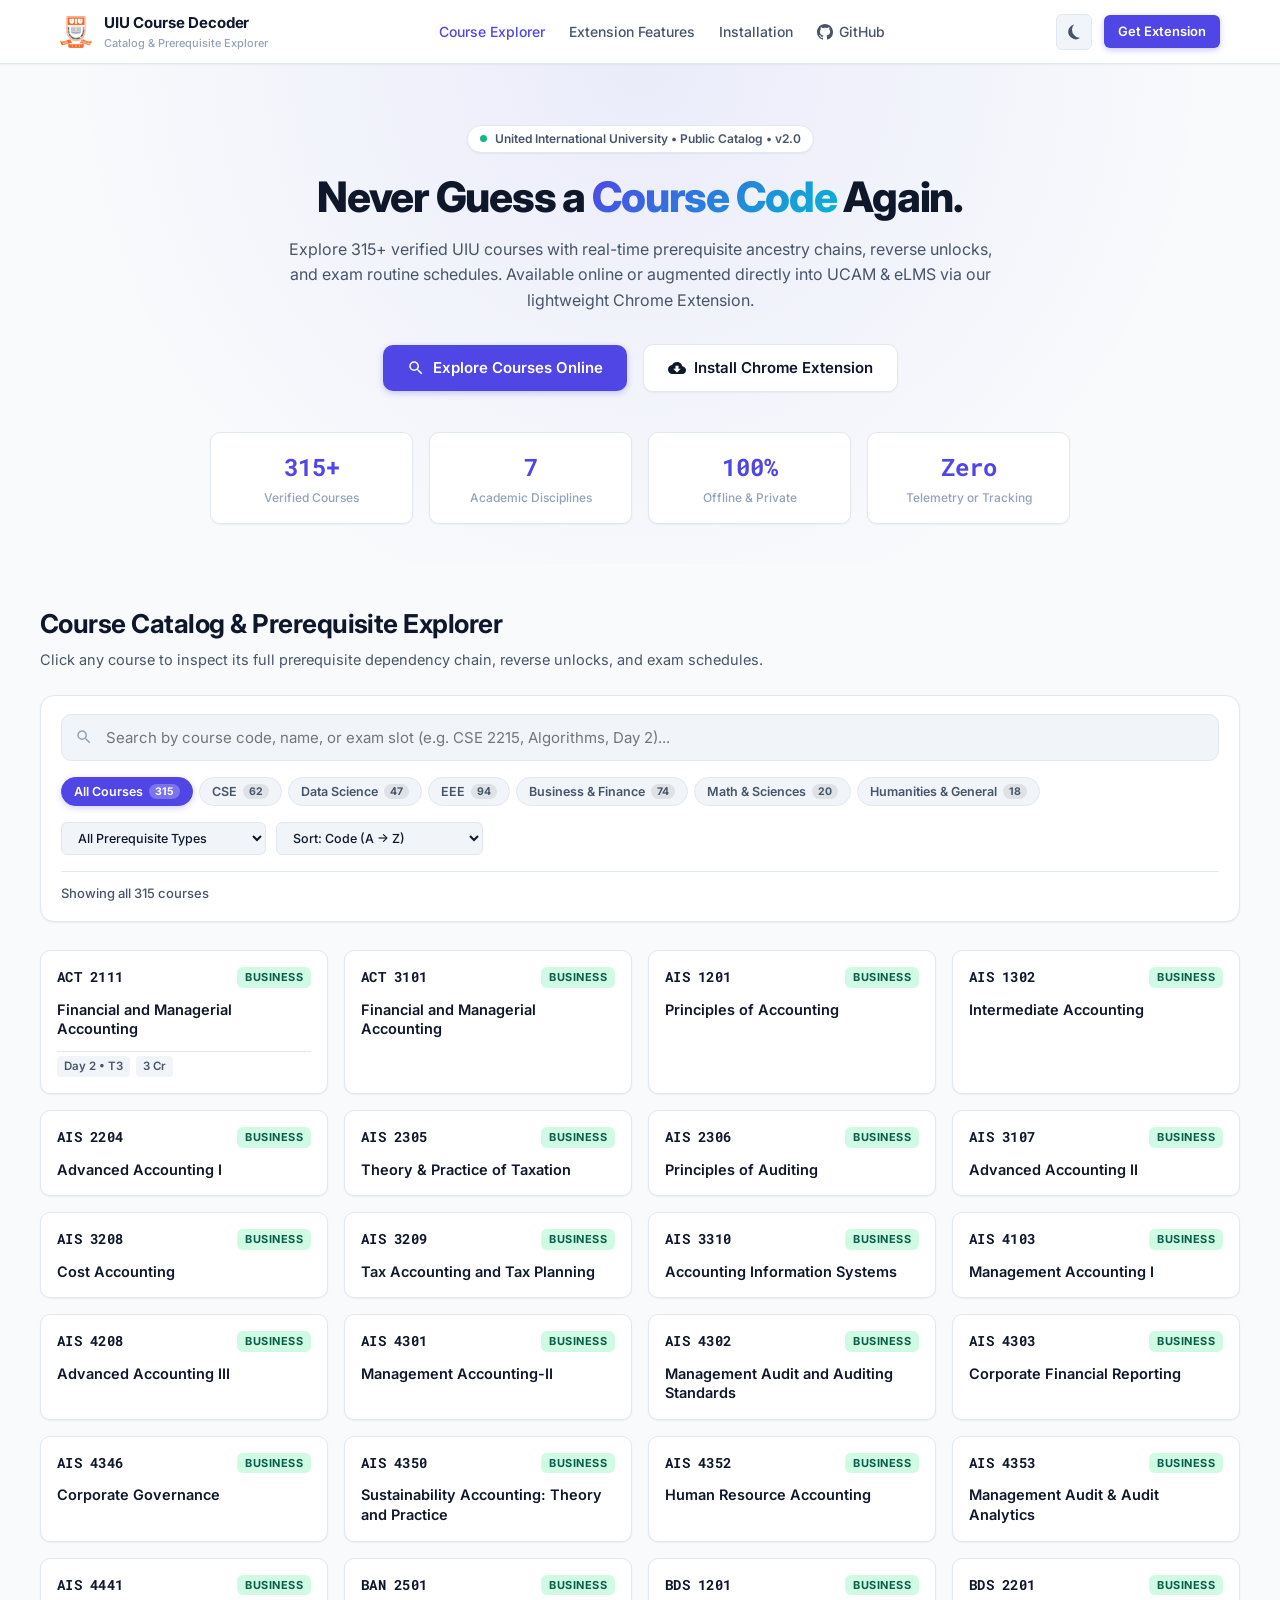
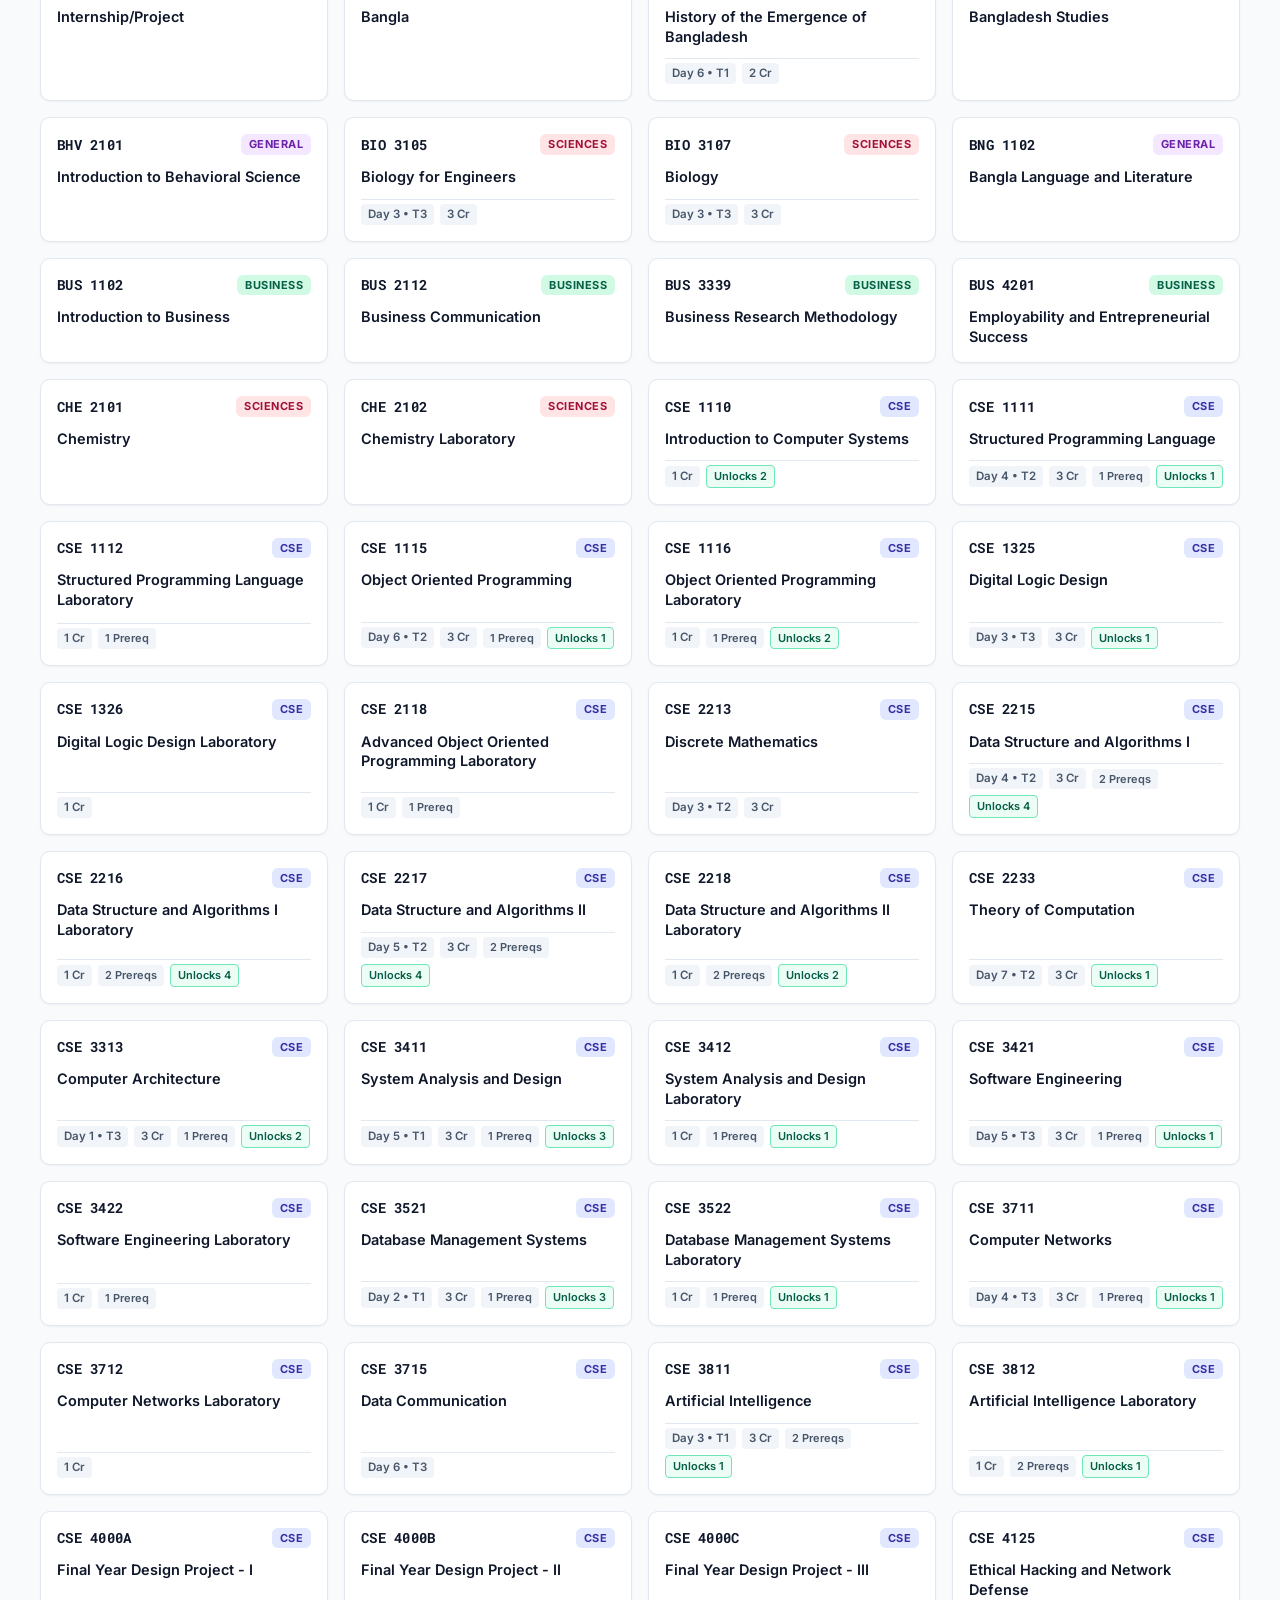
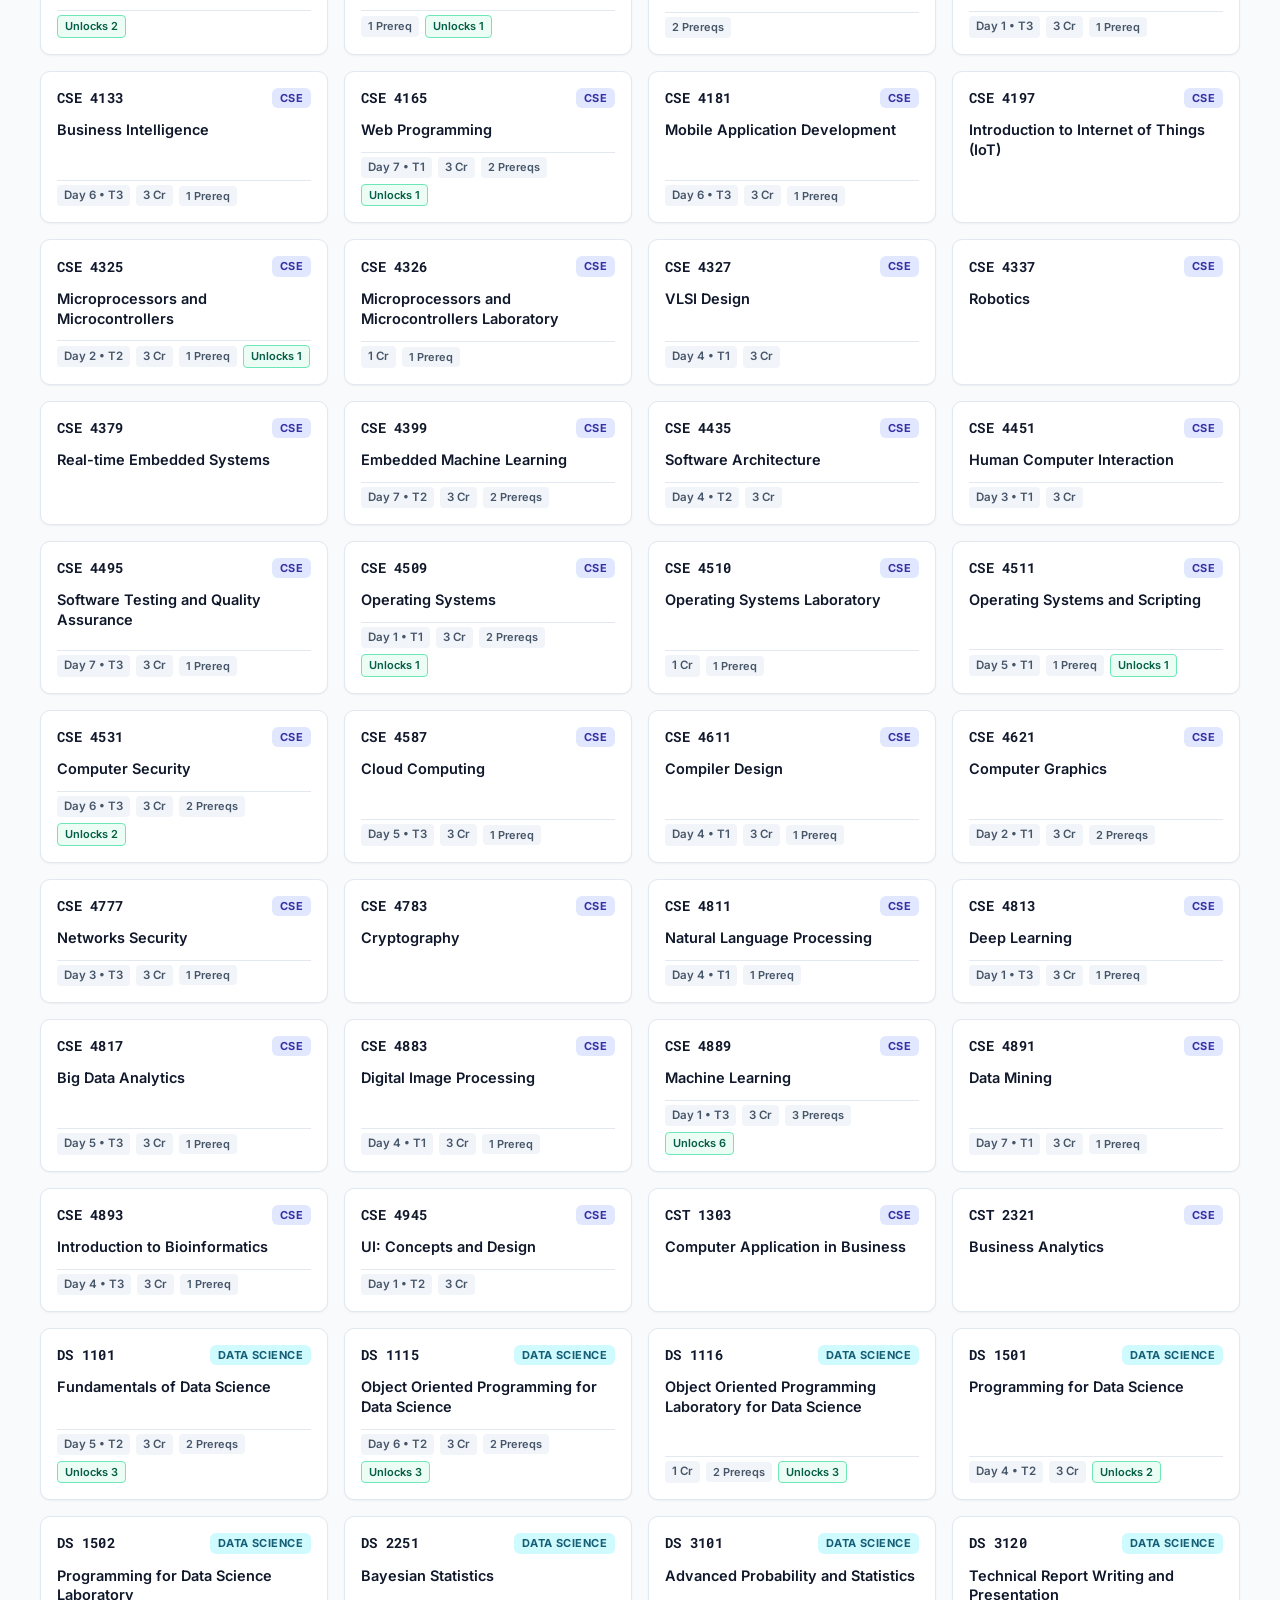
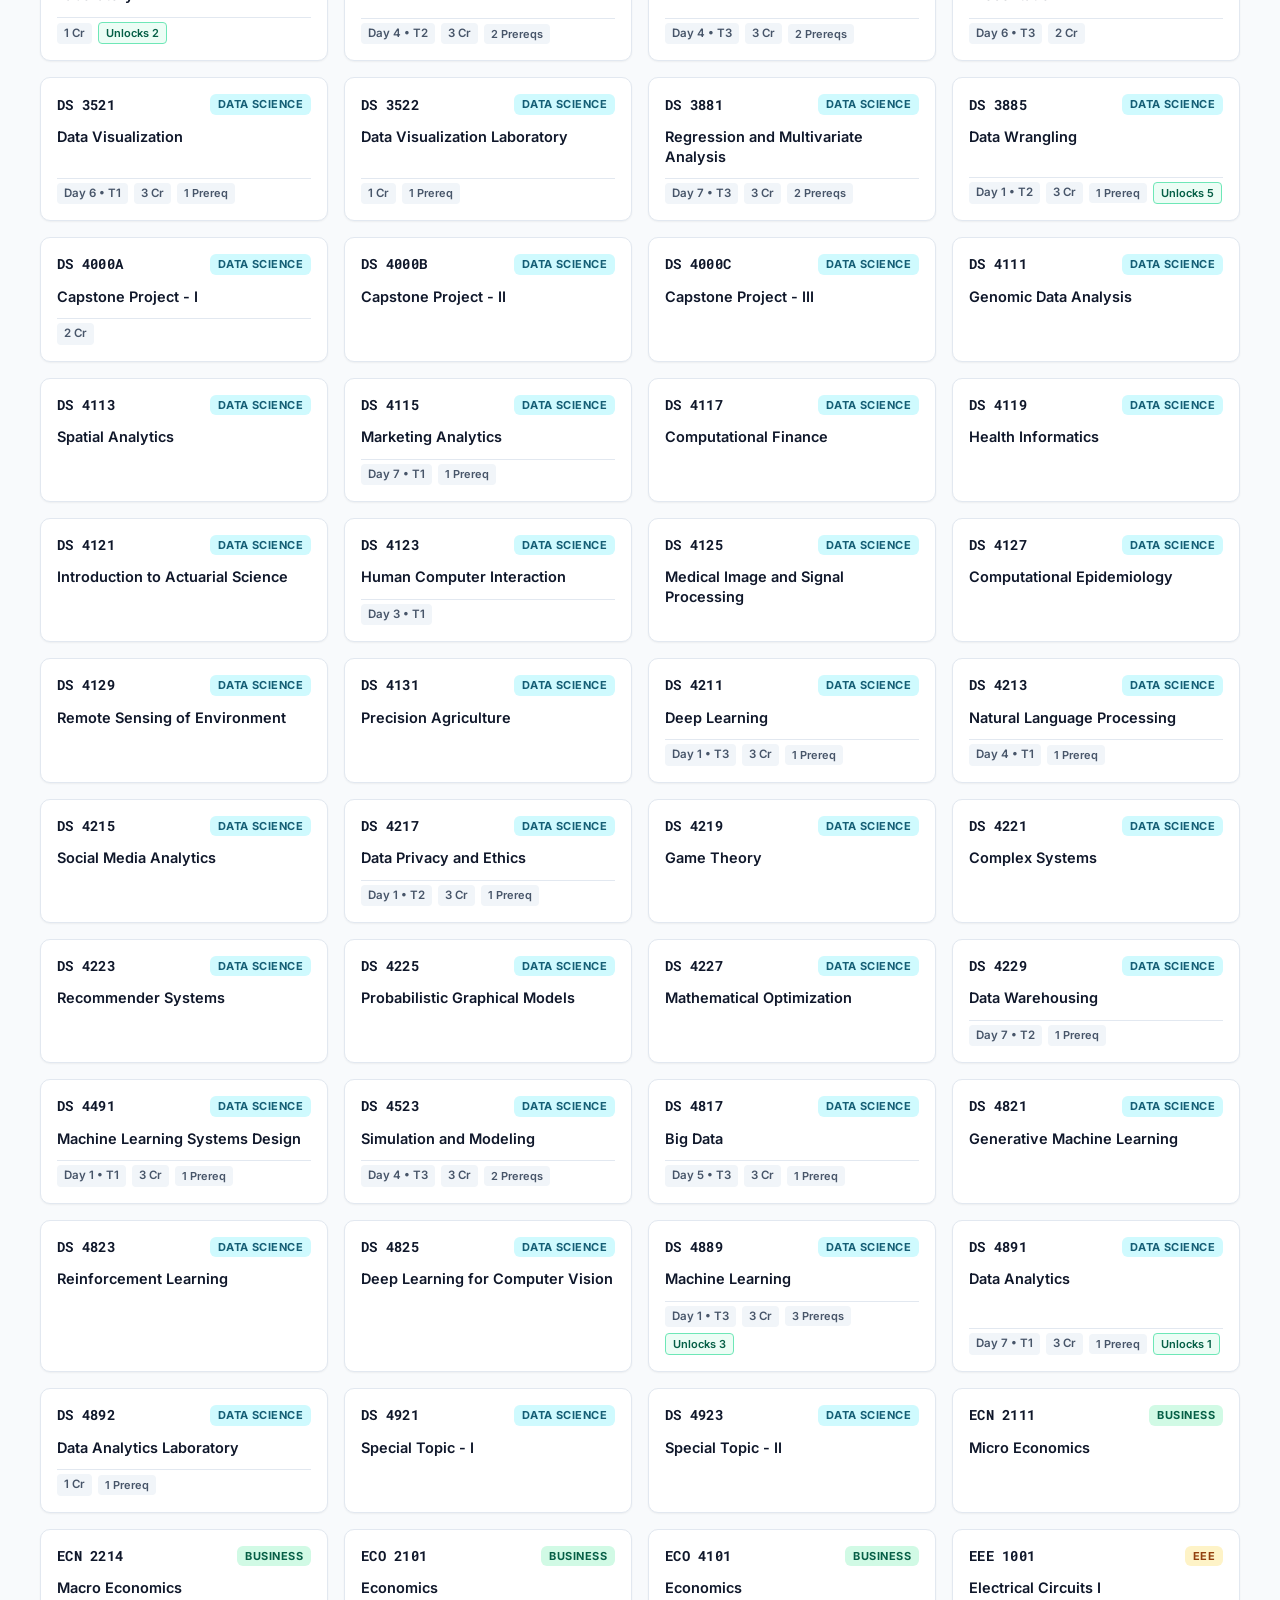
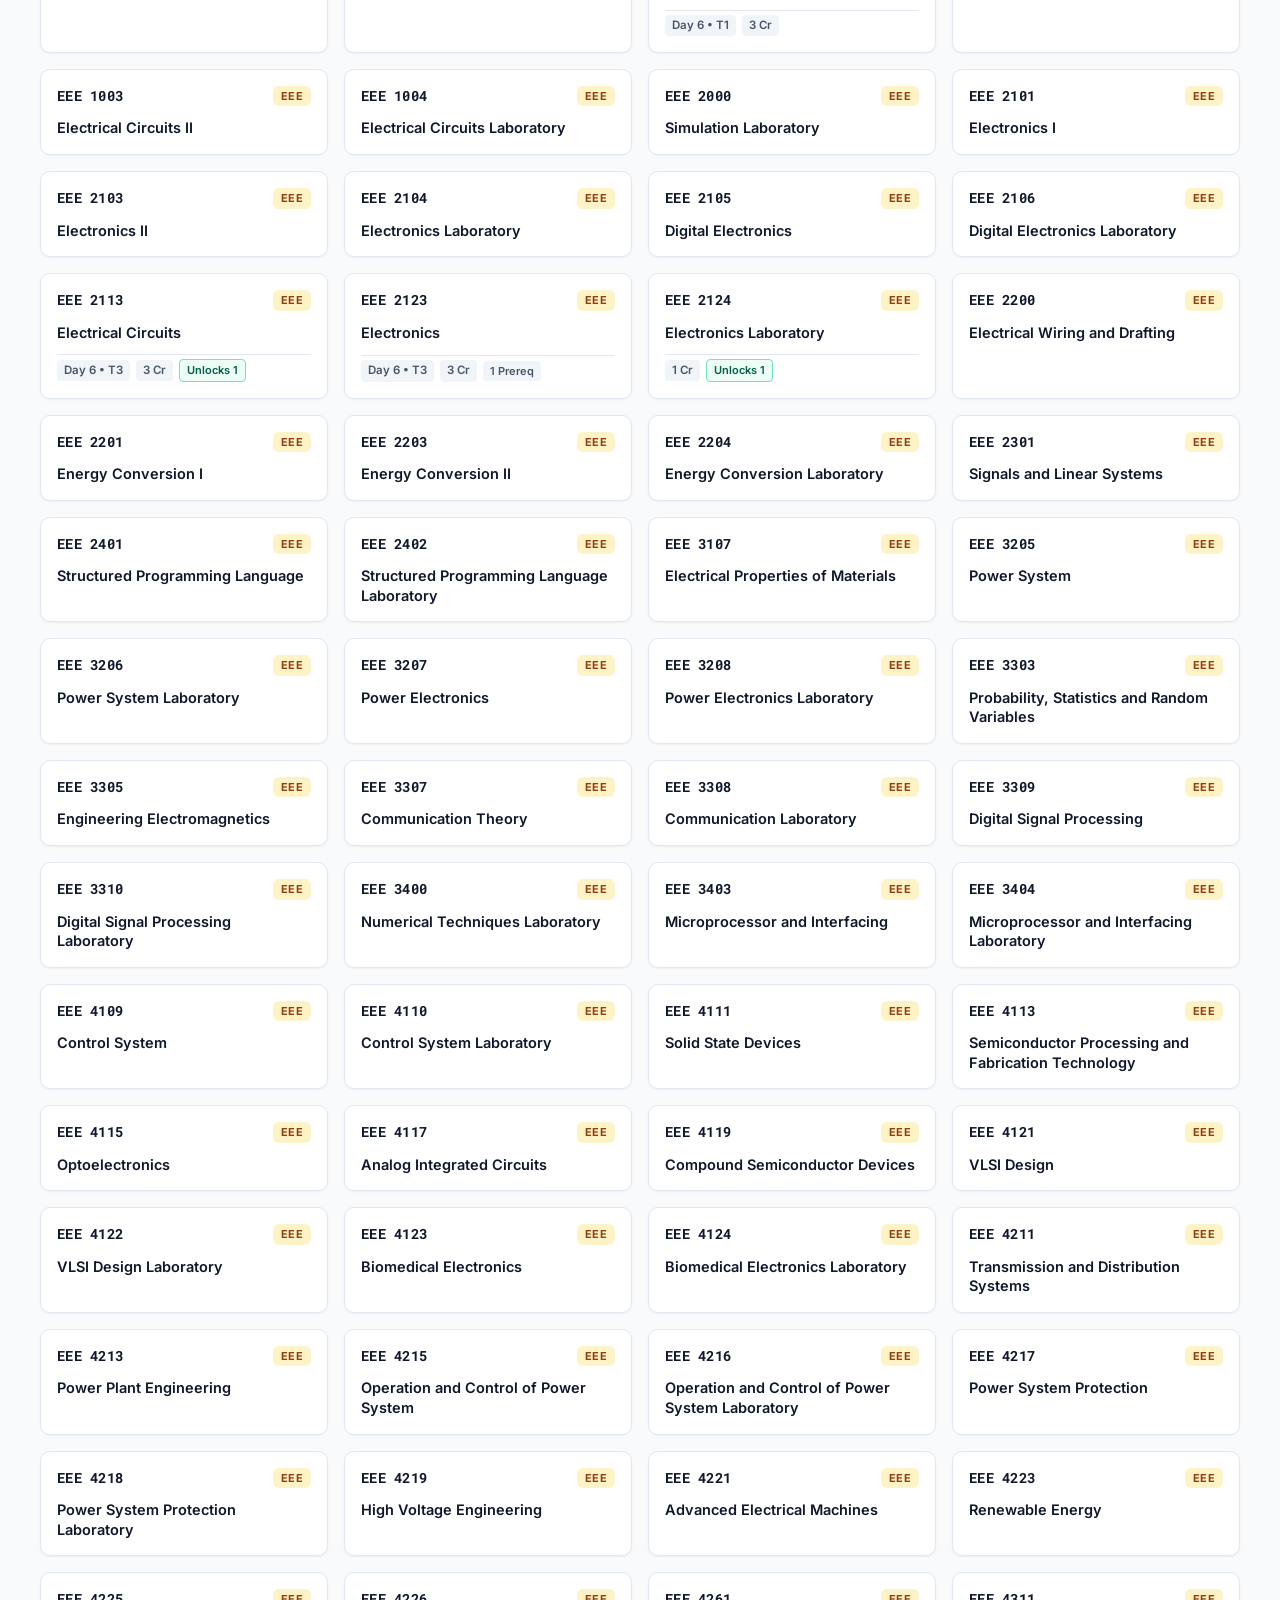
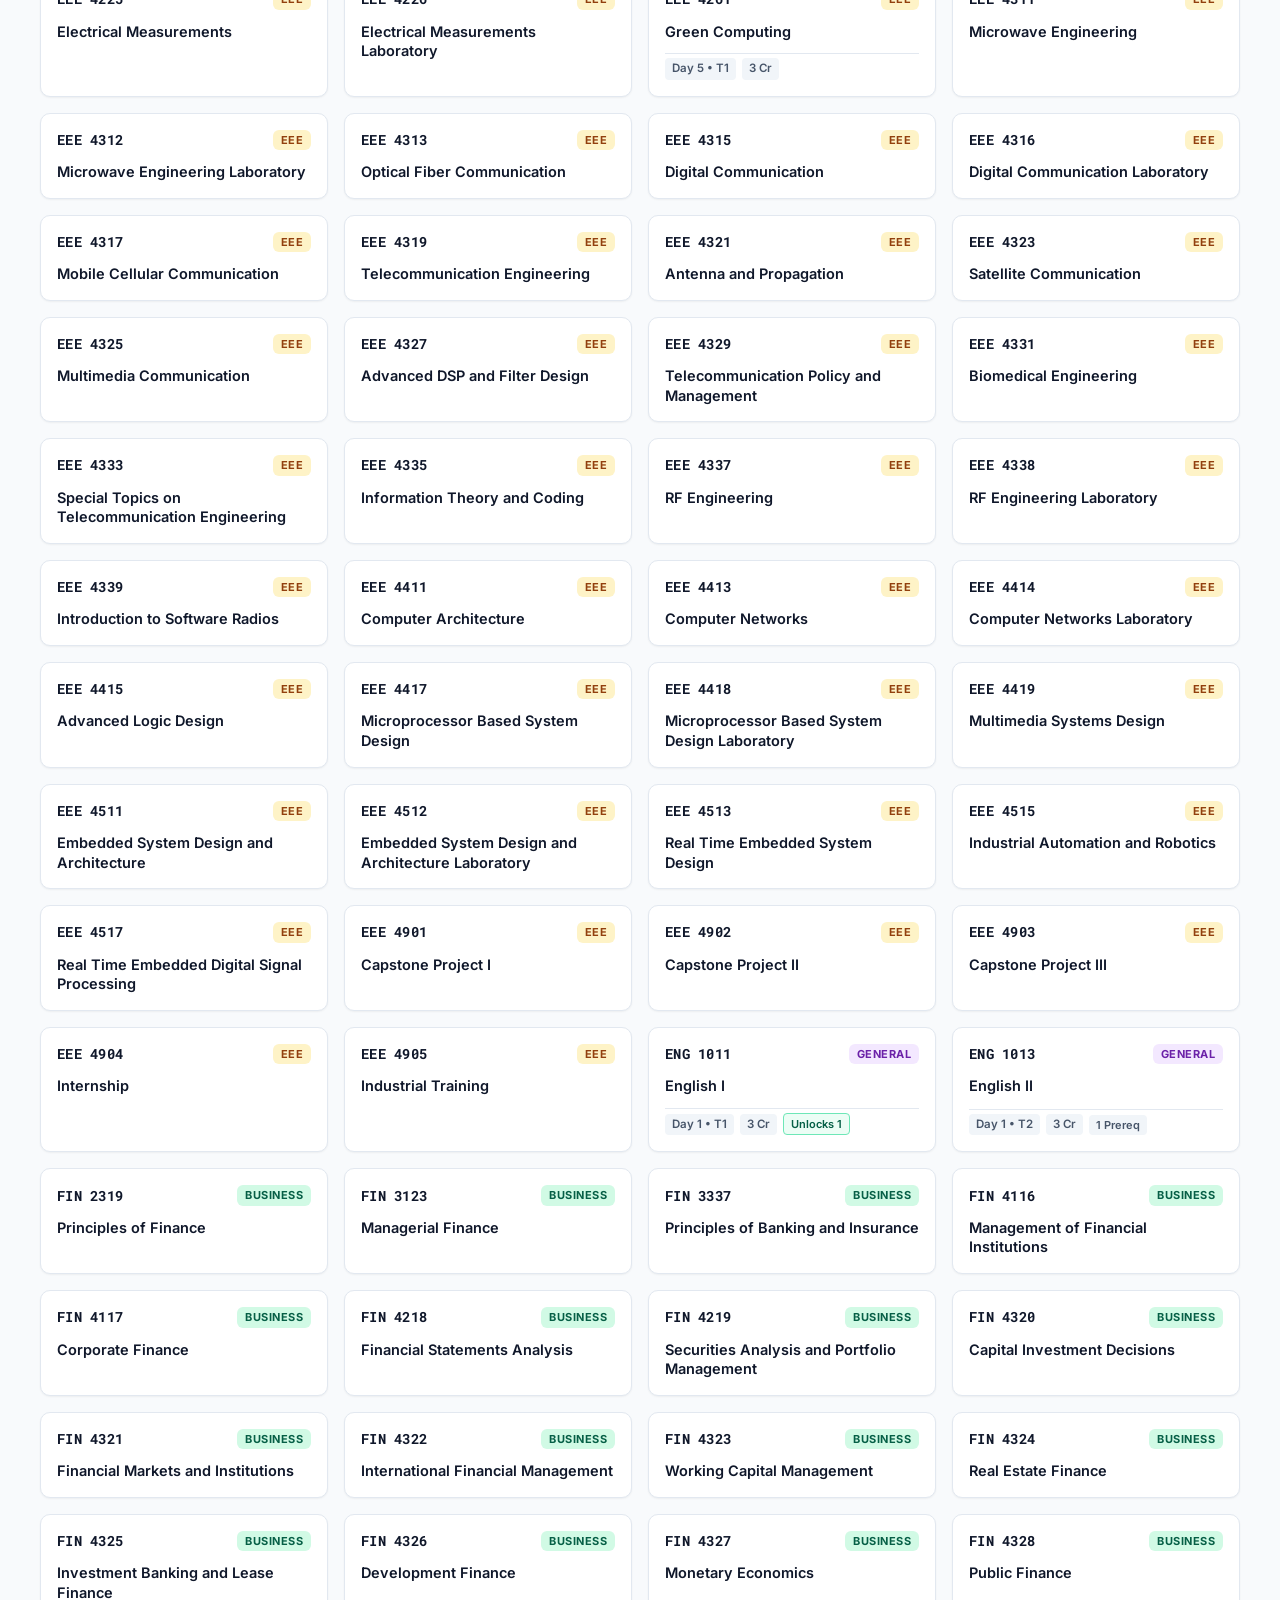
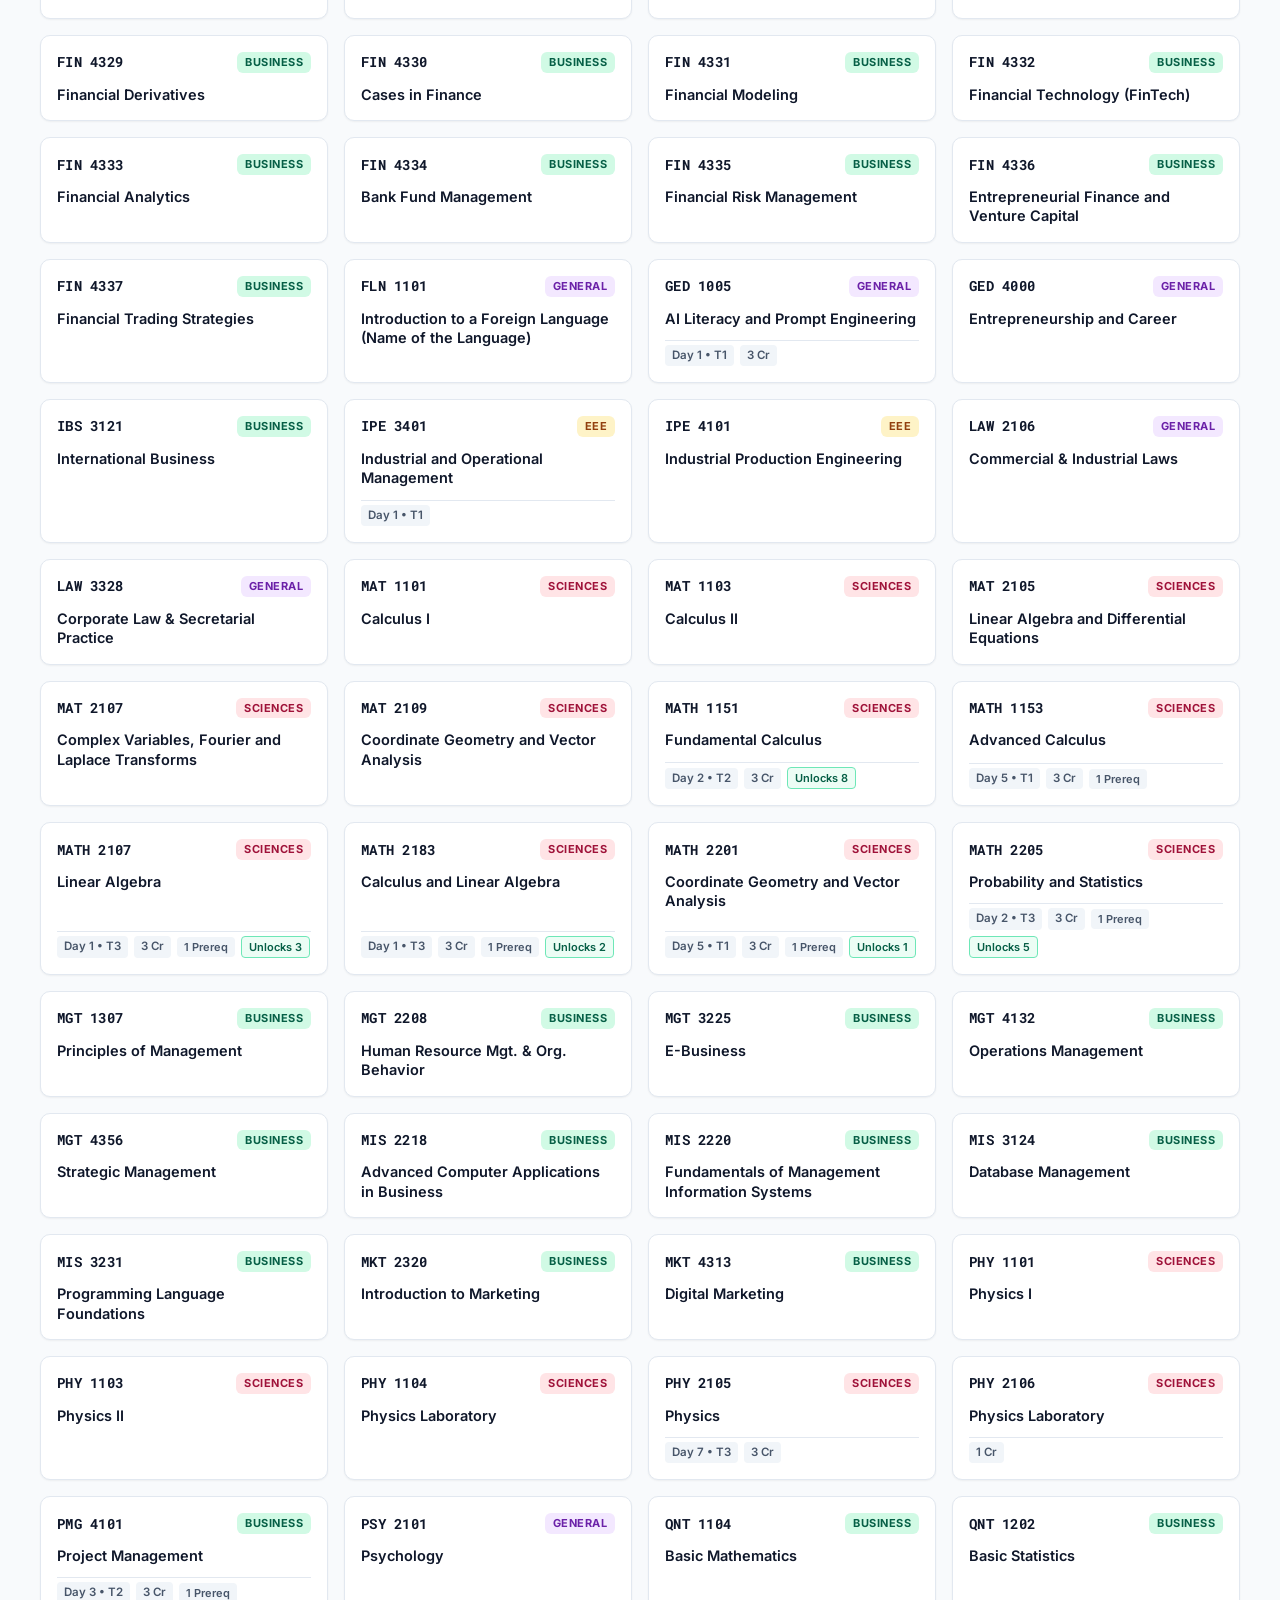
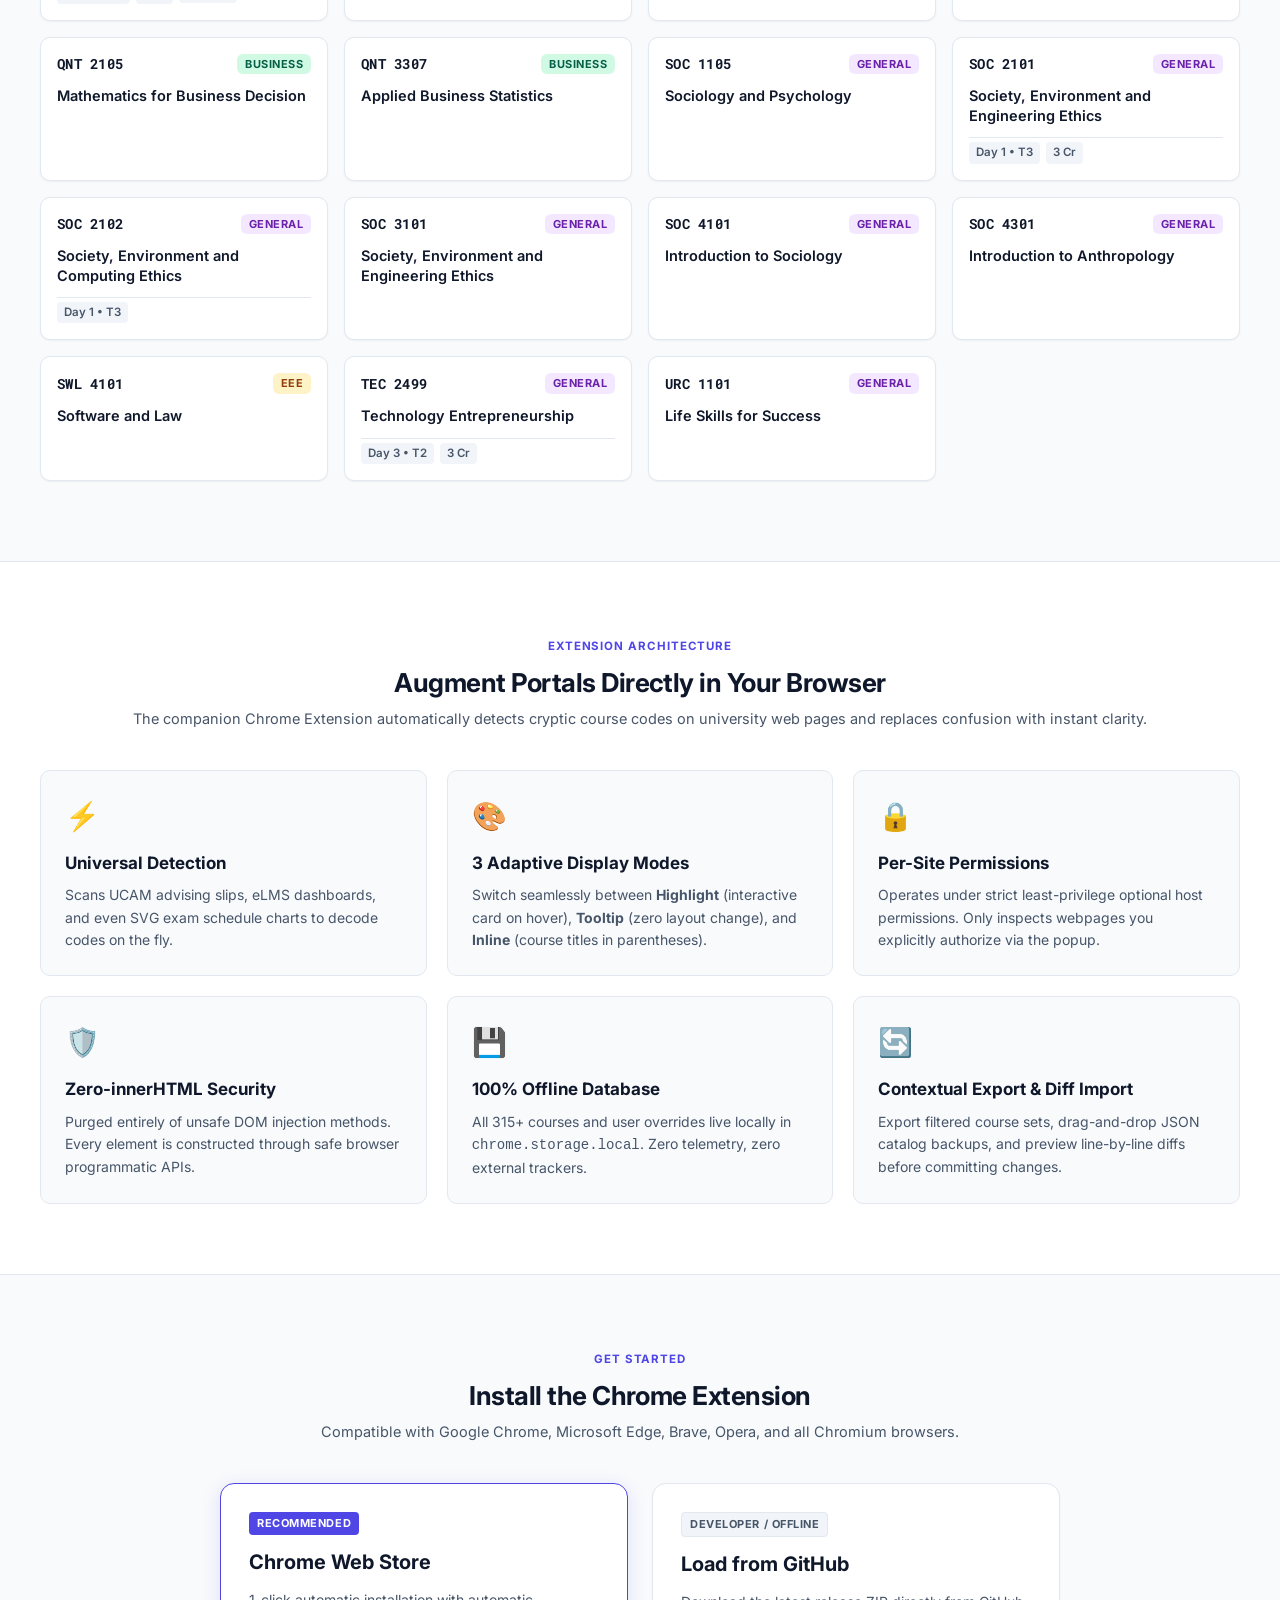
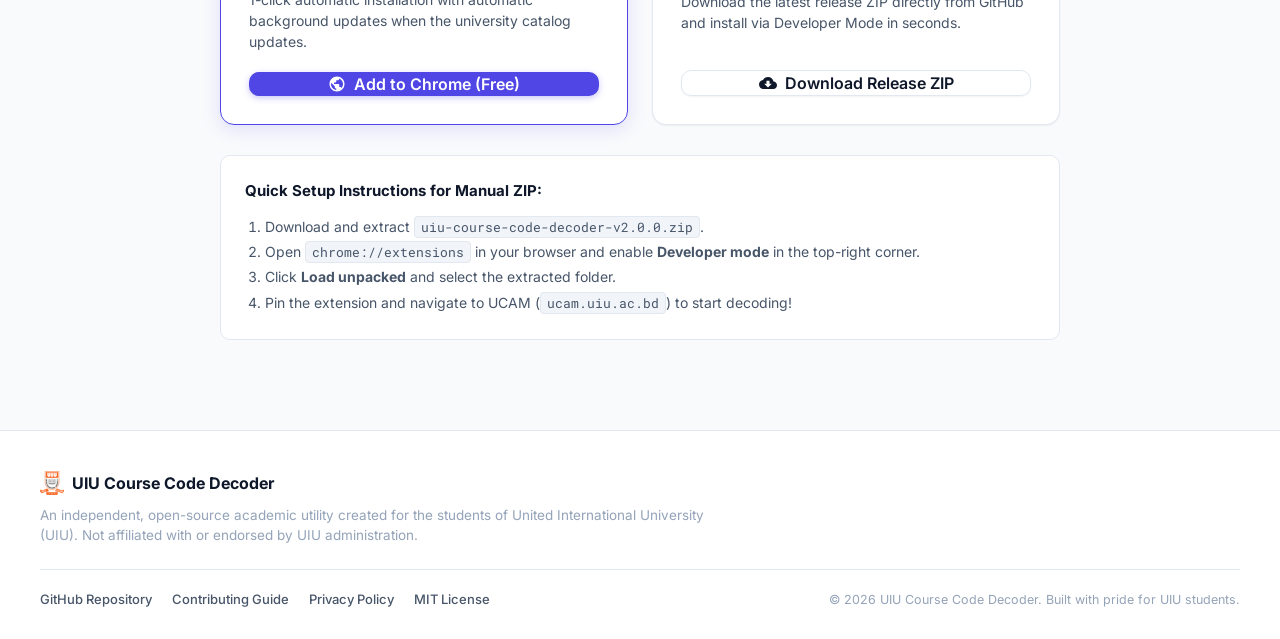
==== commit 6891be98: "All working. Now fixing the darkmode" ====
--- a/docs/index.html
+++ b/docs/index.html
@@ -294,10 +294,10 @@
         <!-- Crowdsourcing report footer -->
         <div class="modal-report-box">
           <div class="report-box-text">
-            <strong>Notice outdated or incorrect details?</strong> Help keep UIU course data accurate for all students.
-          </div>
-          <a href="https://github.com/litch07/uiu-course-decoder/issues/new?template=data-correction.md" target="_blank" rel="noopener noreferrer" class="btn-report-link" id="modalReportBtn">
-            Report Data Error &rarr;
+            <strong>Help improve this course.</strong> Opens a GitHub draft for you to review and submit.
+          </div>
+          <a href="https://github.com/litch07/uiu-course-decoder/issues/new?labels=data-correction" target="_blank" rel="noopener noreferrer" class="btn-report-link" id="modalReportBtn">
+            Report incorrect details ↗
           </a>
         </div>
 
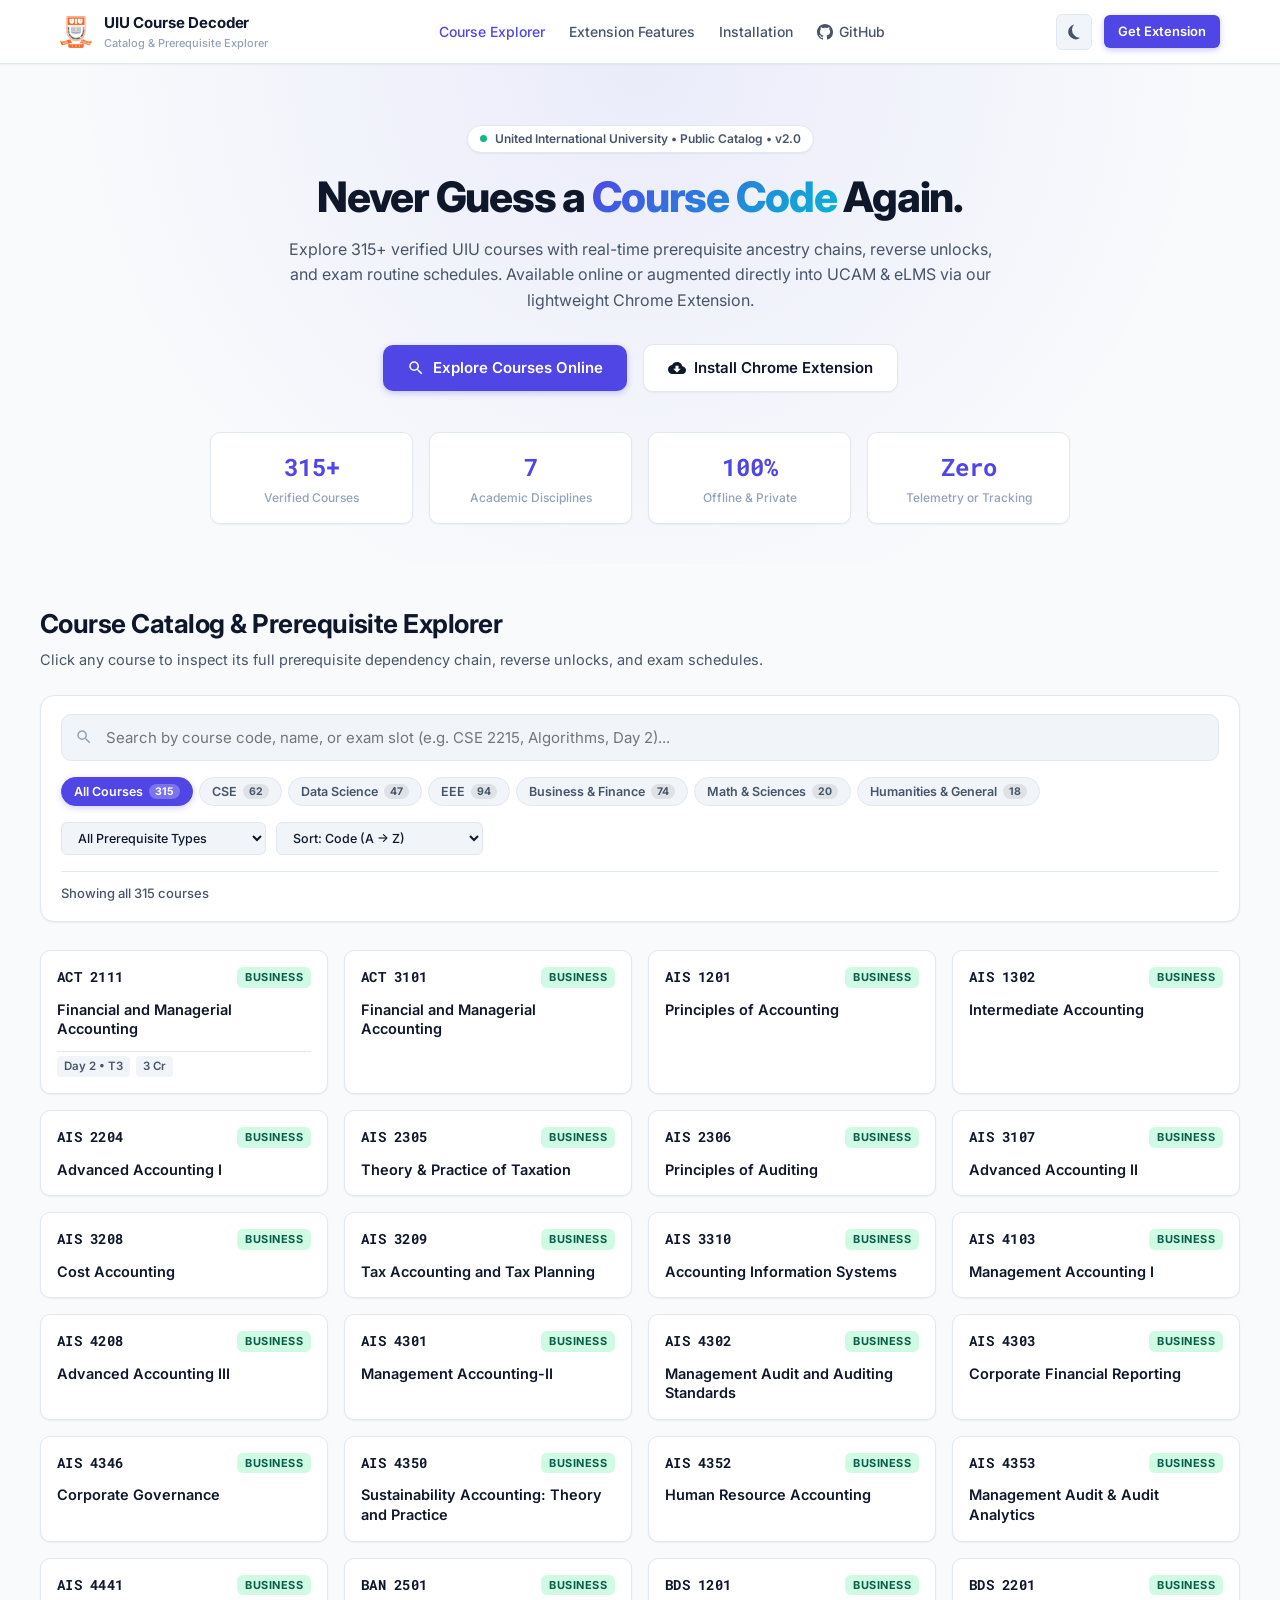
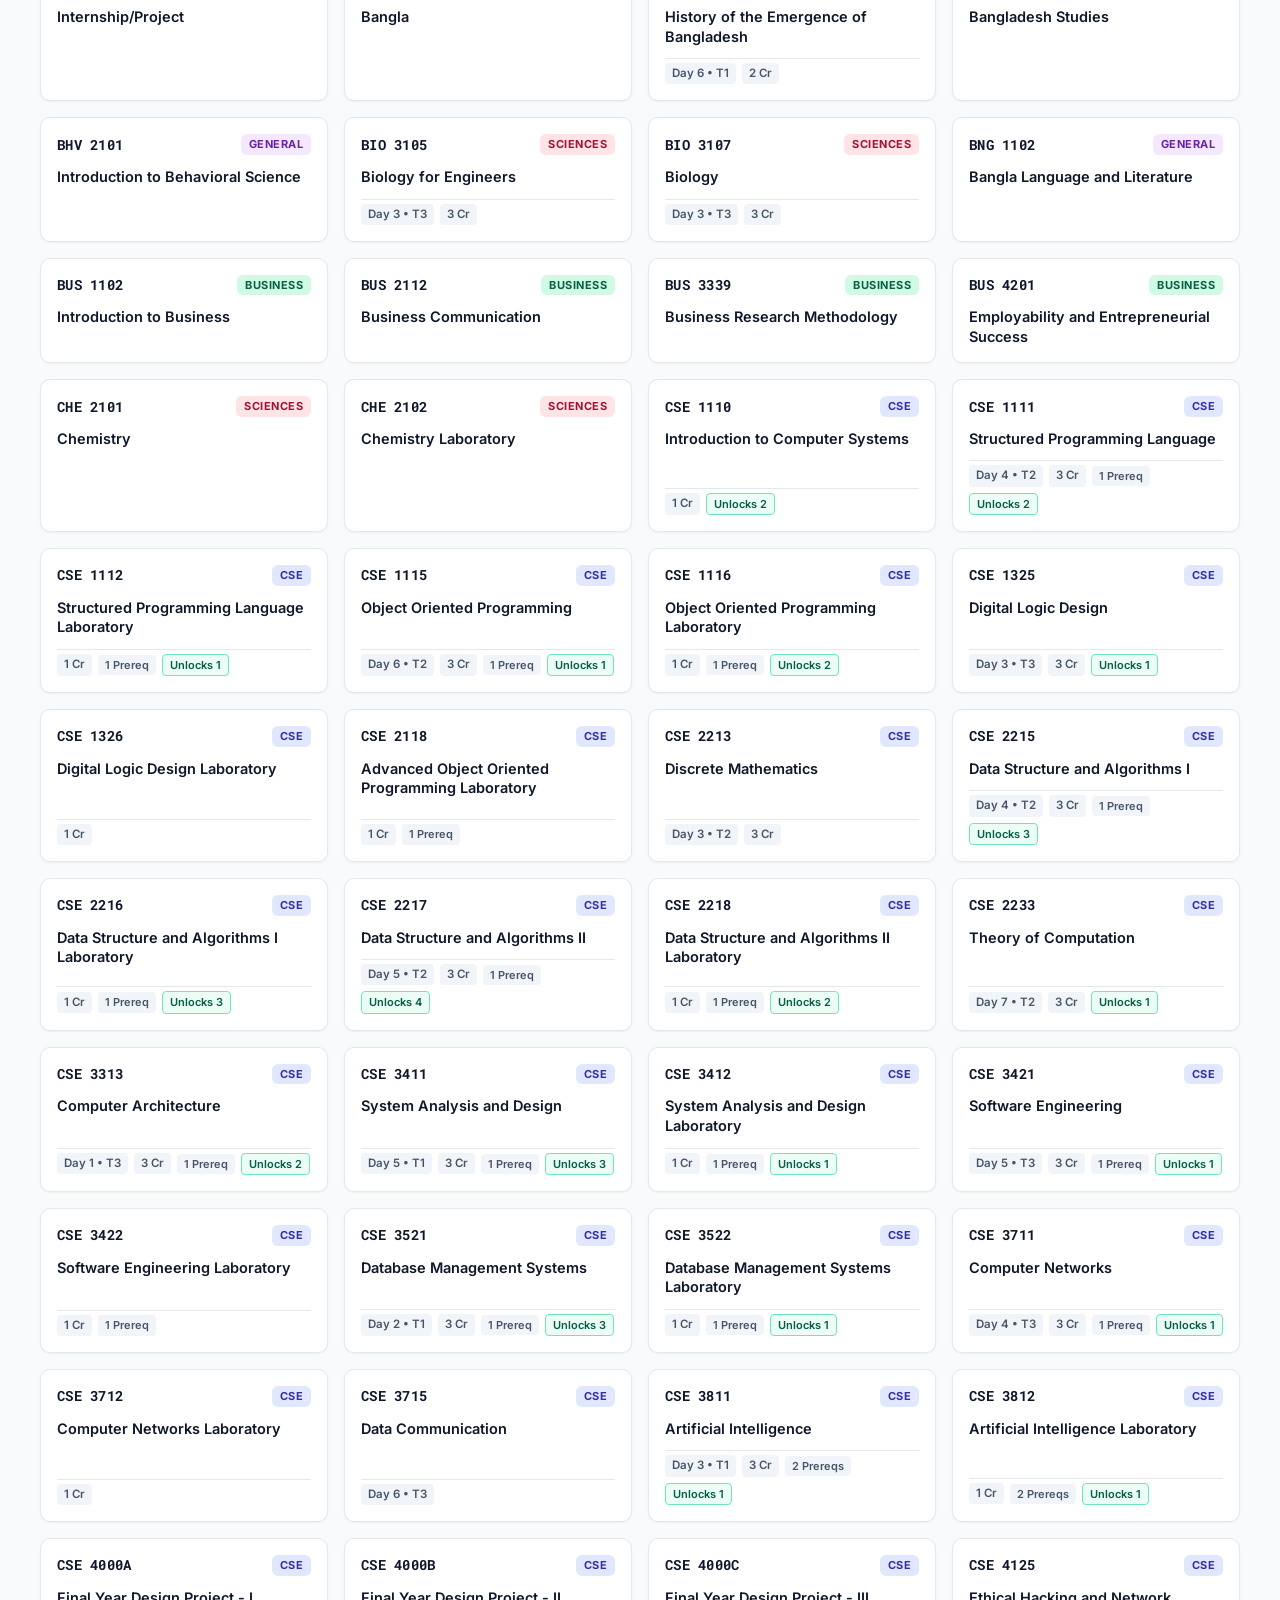
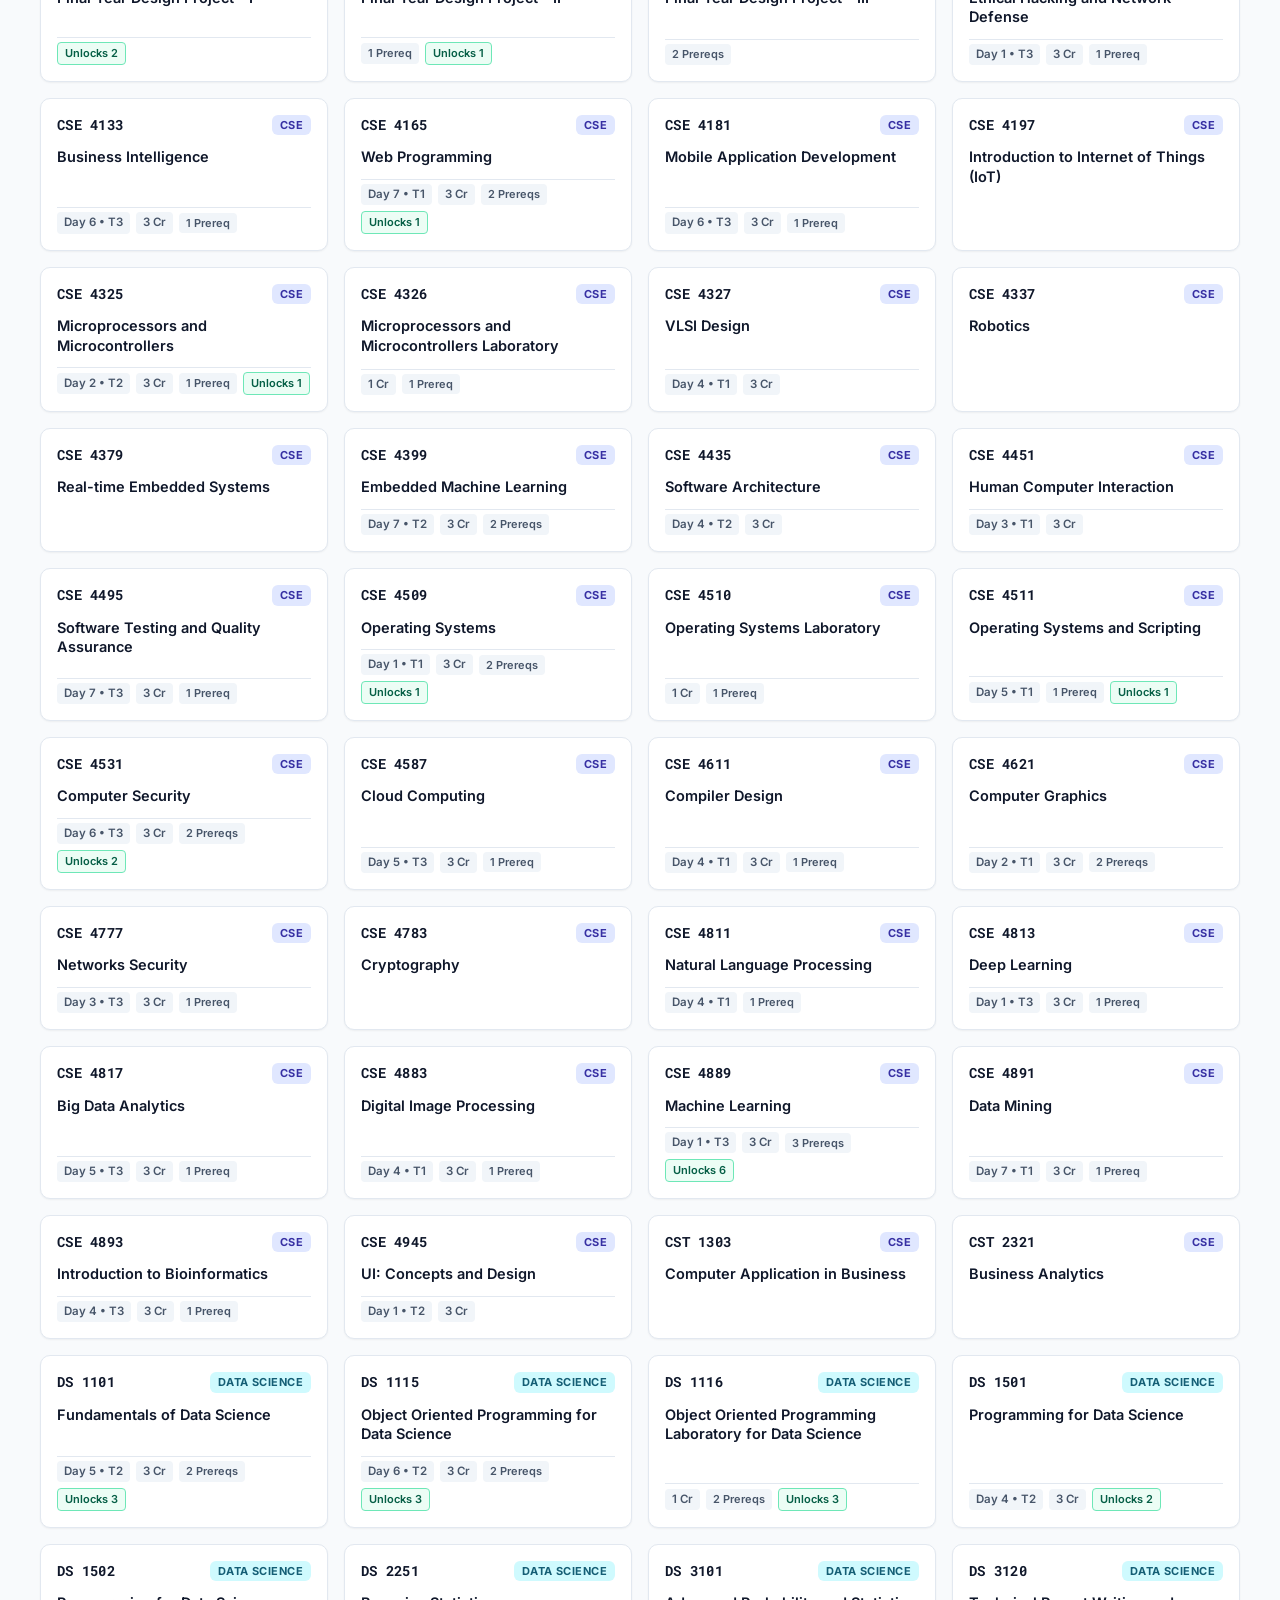
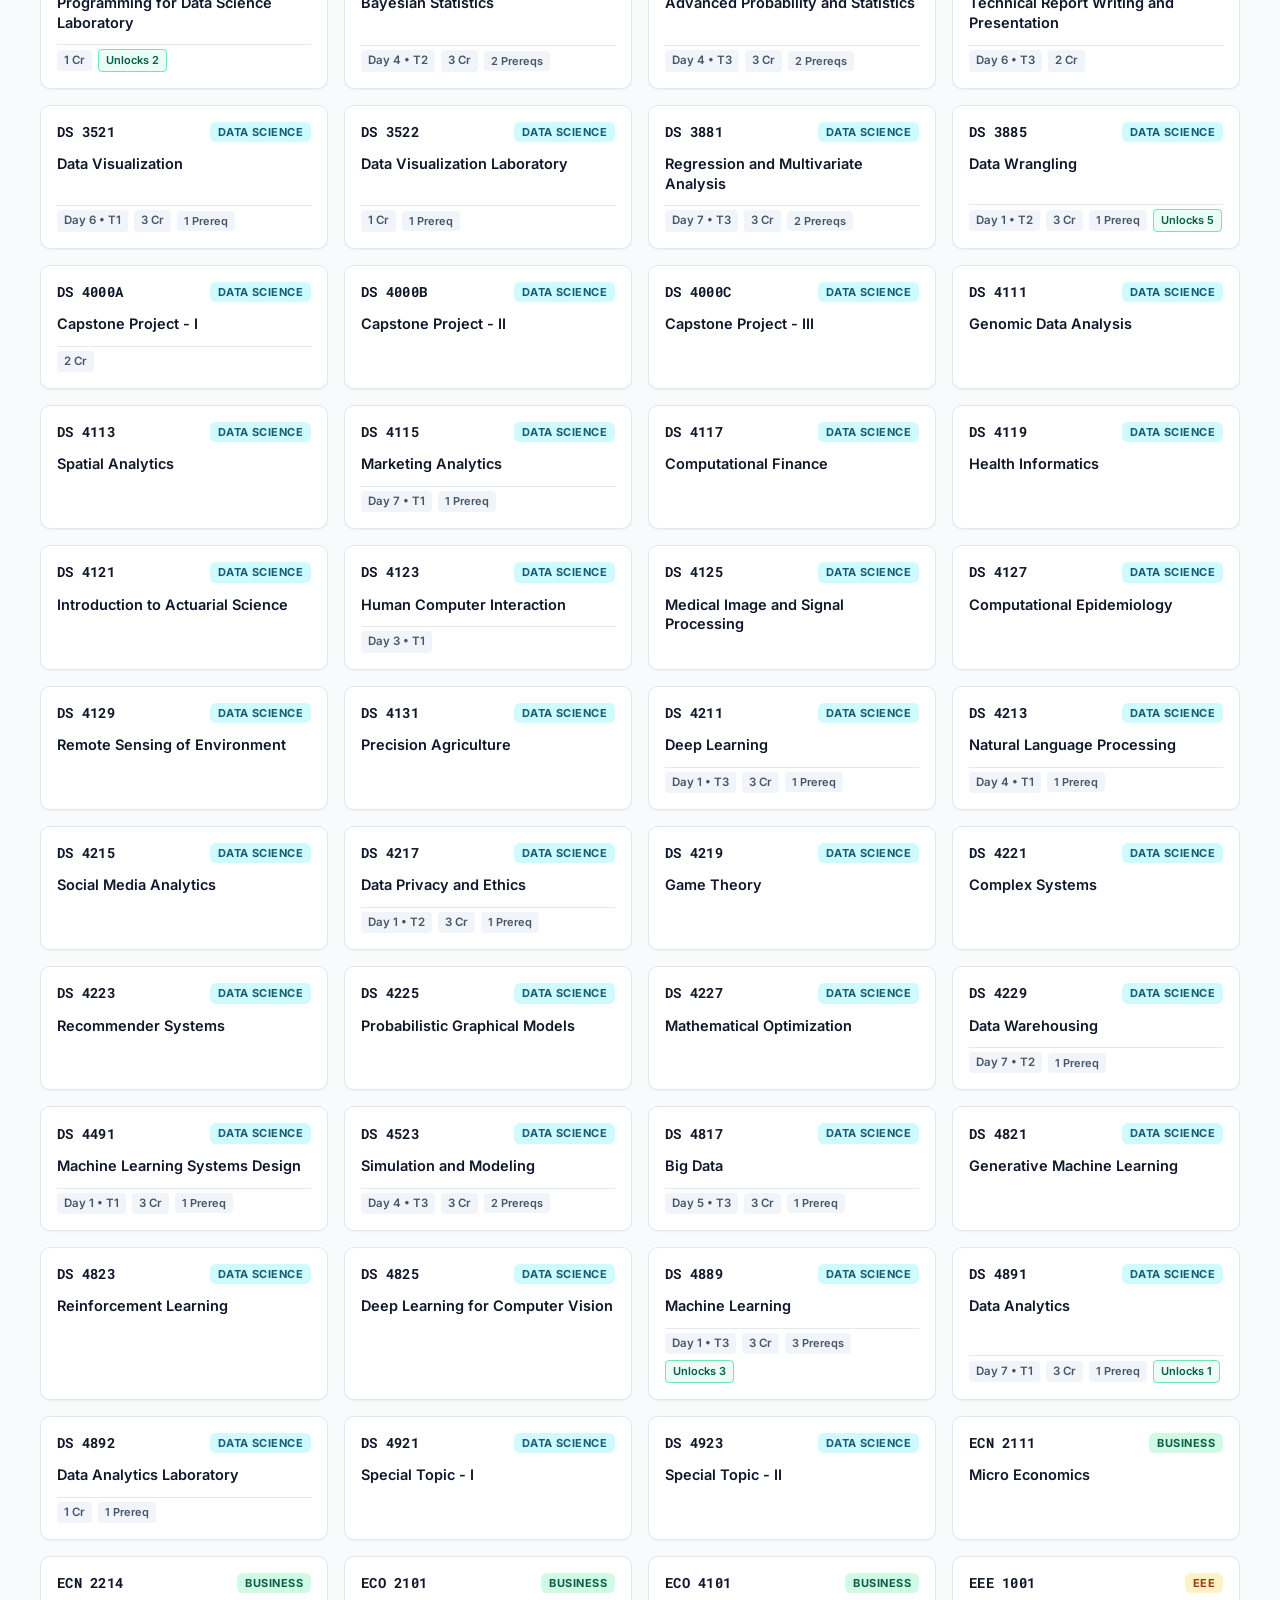
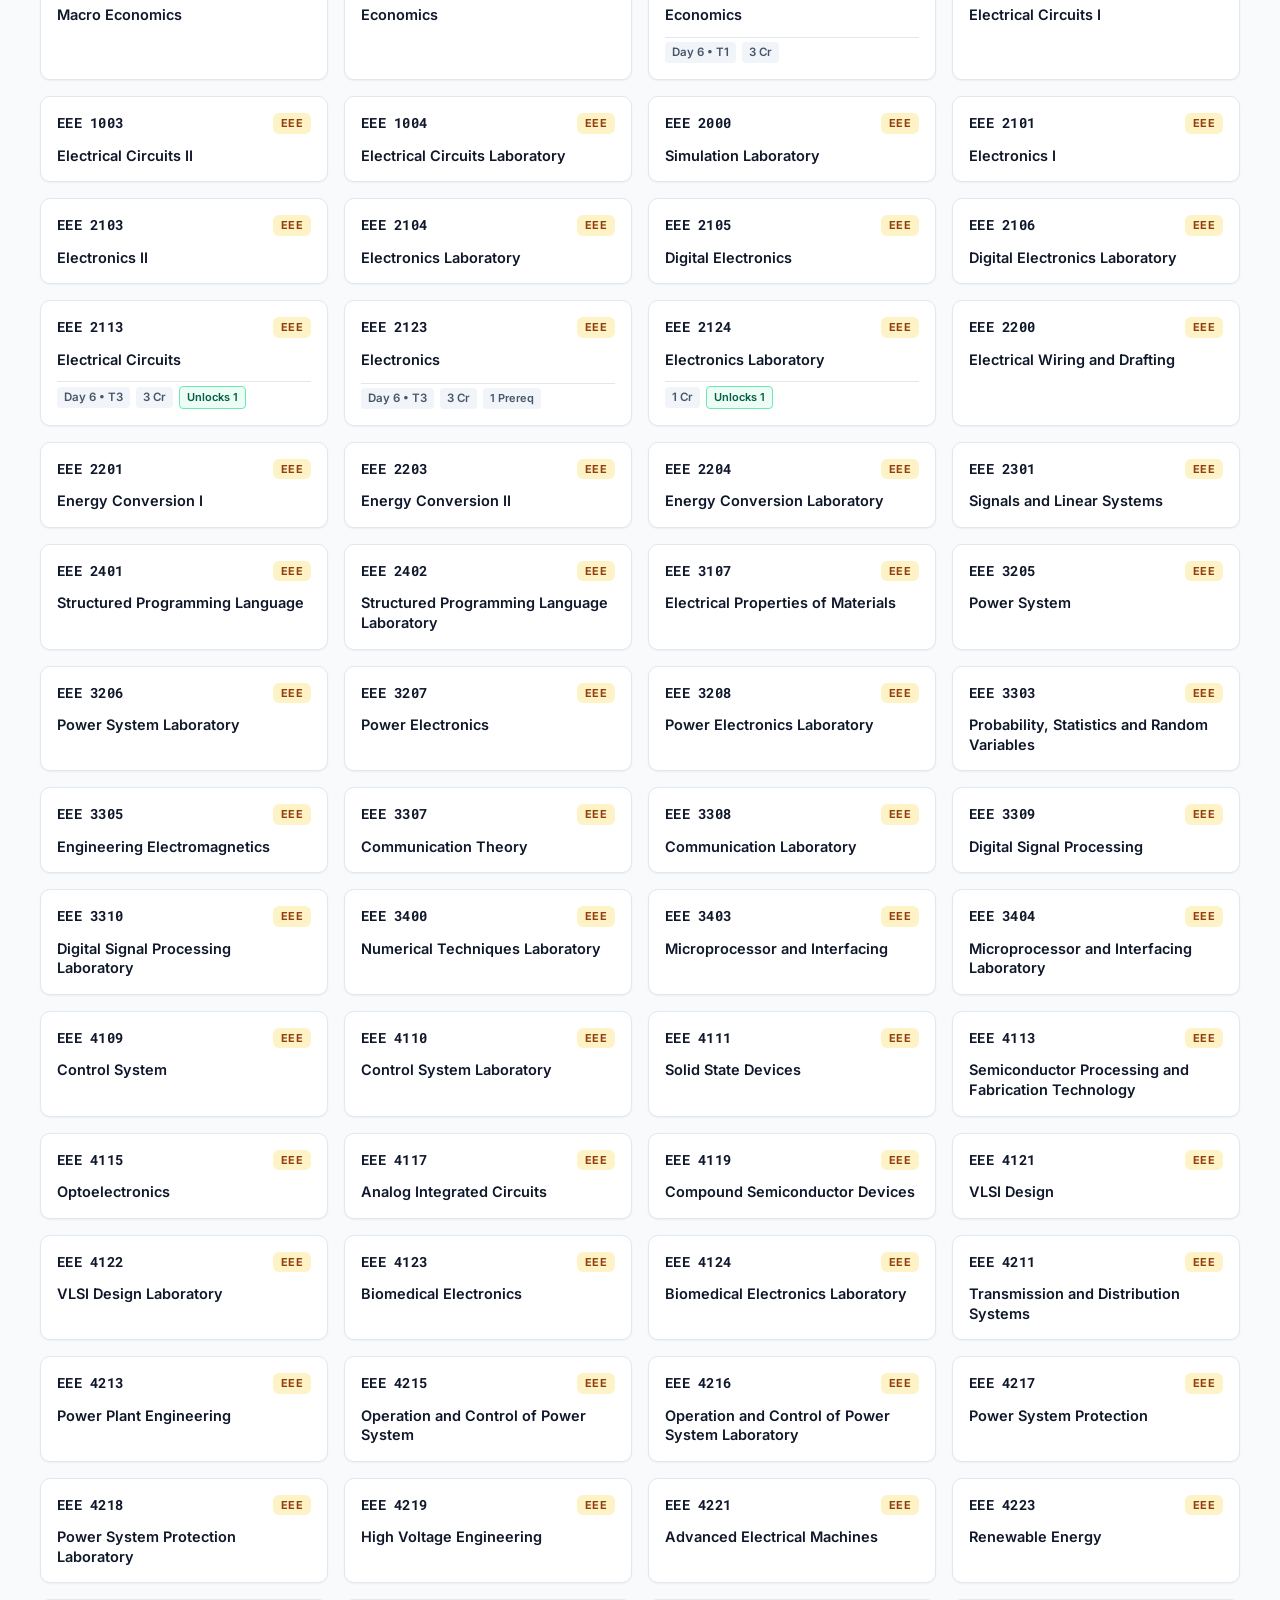
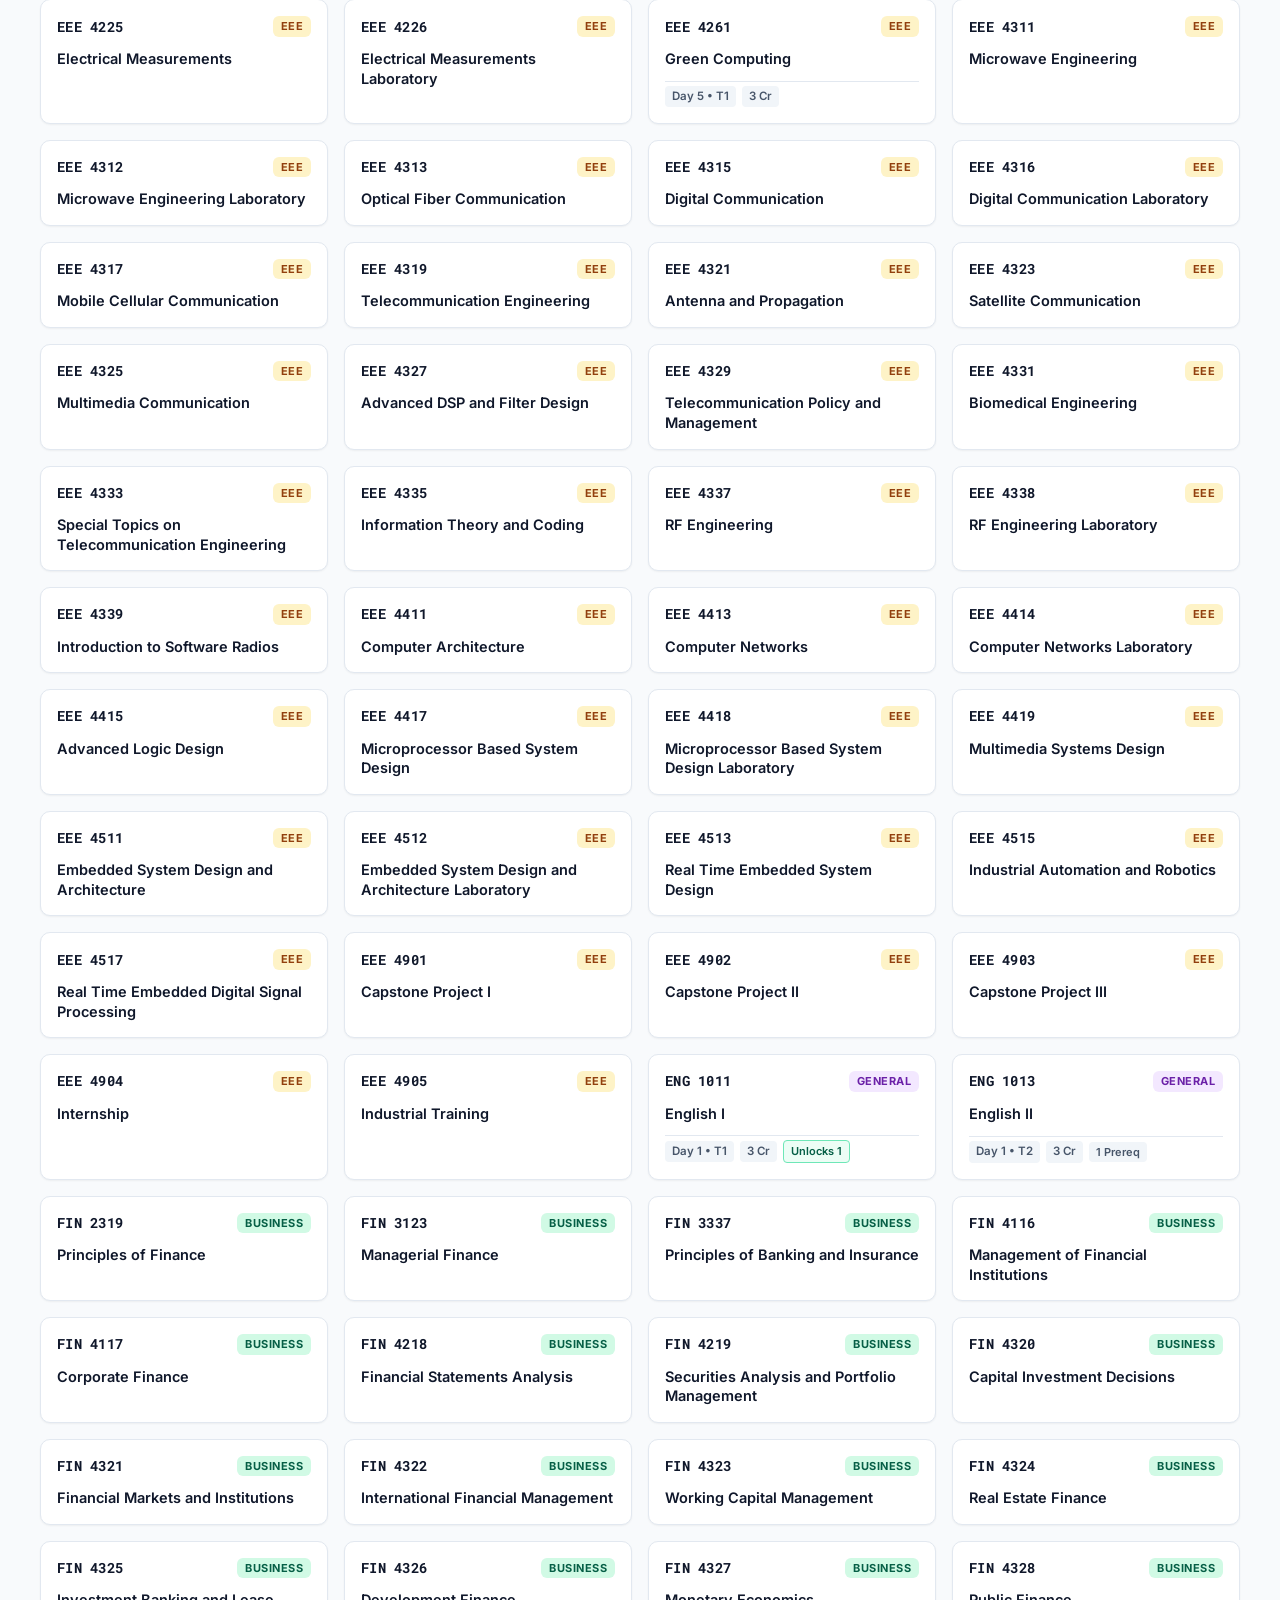
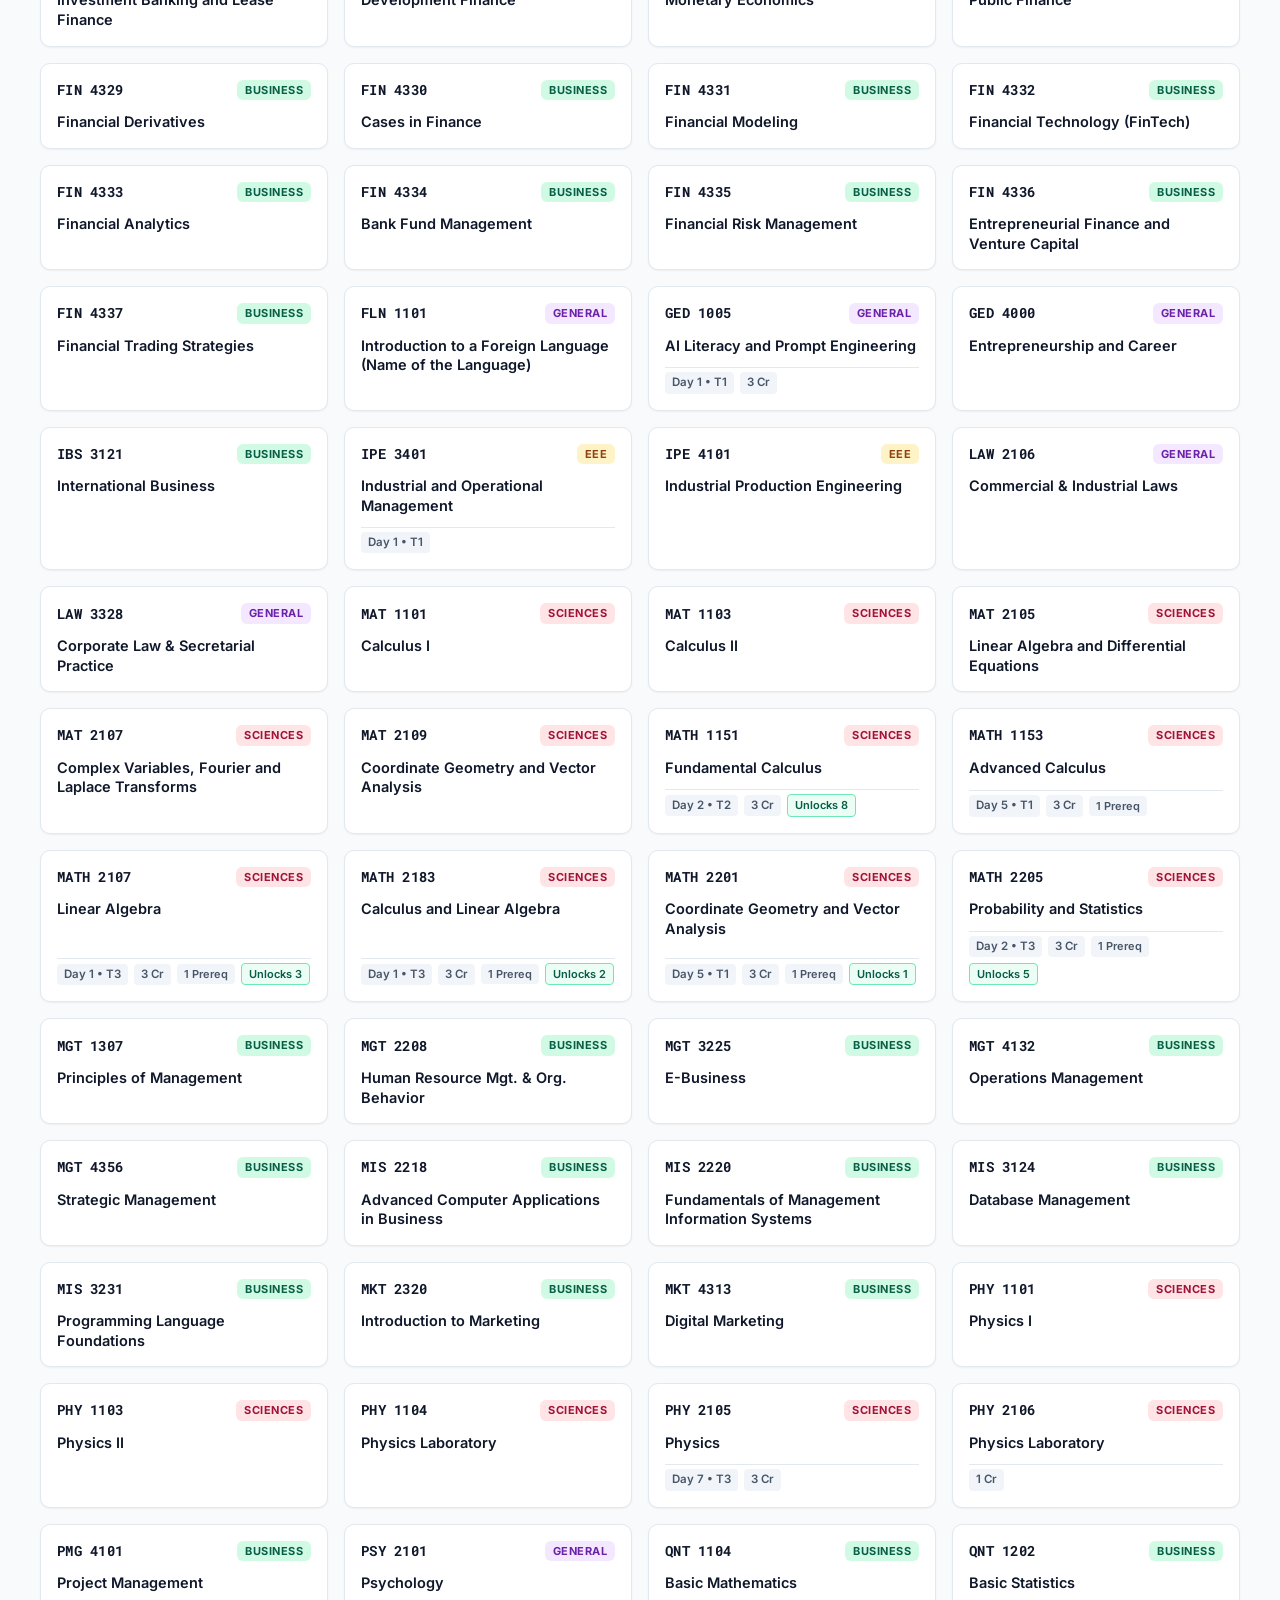
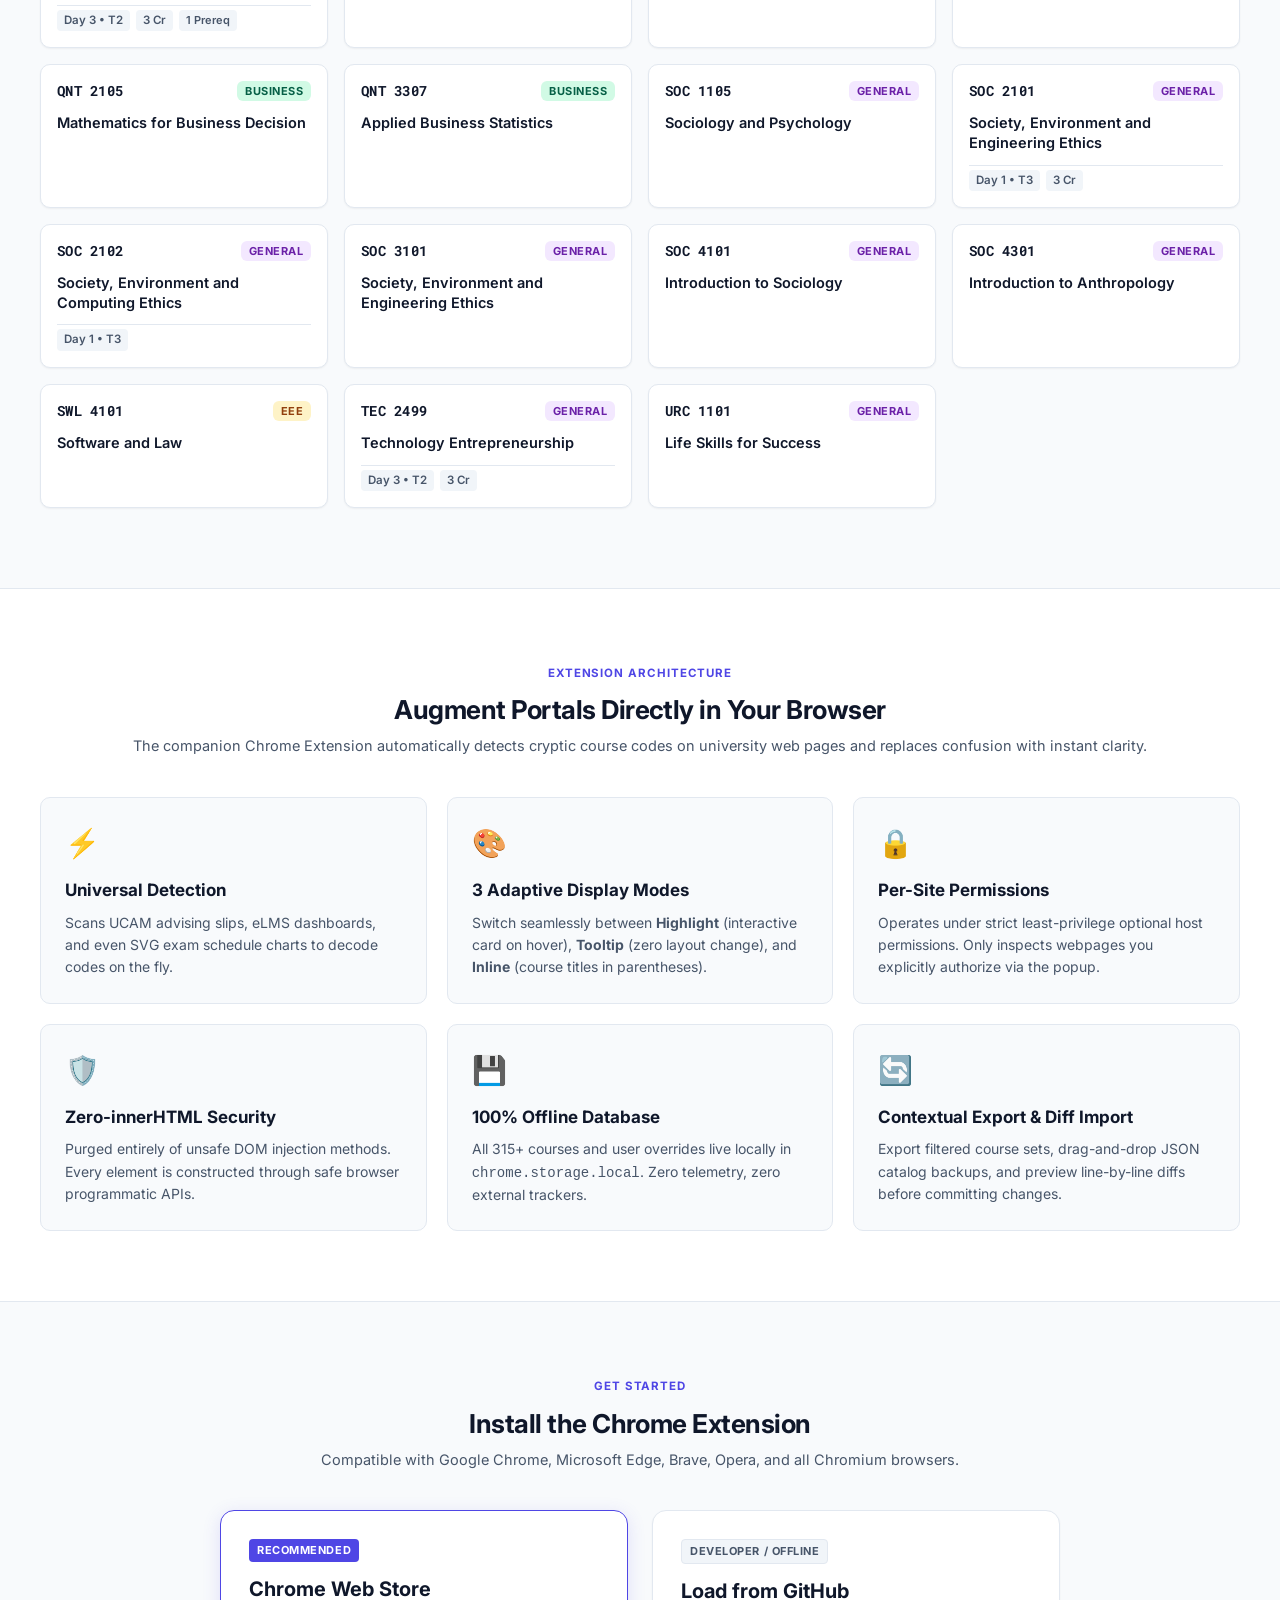
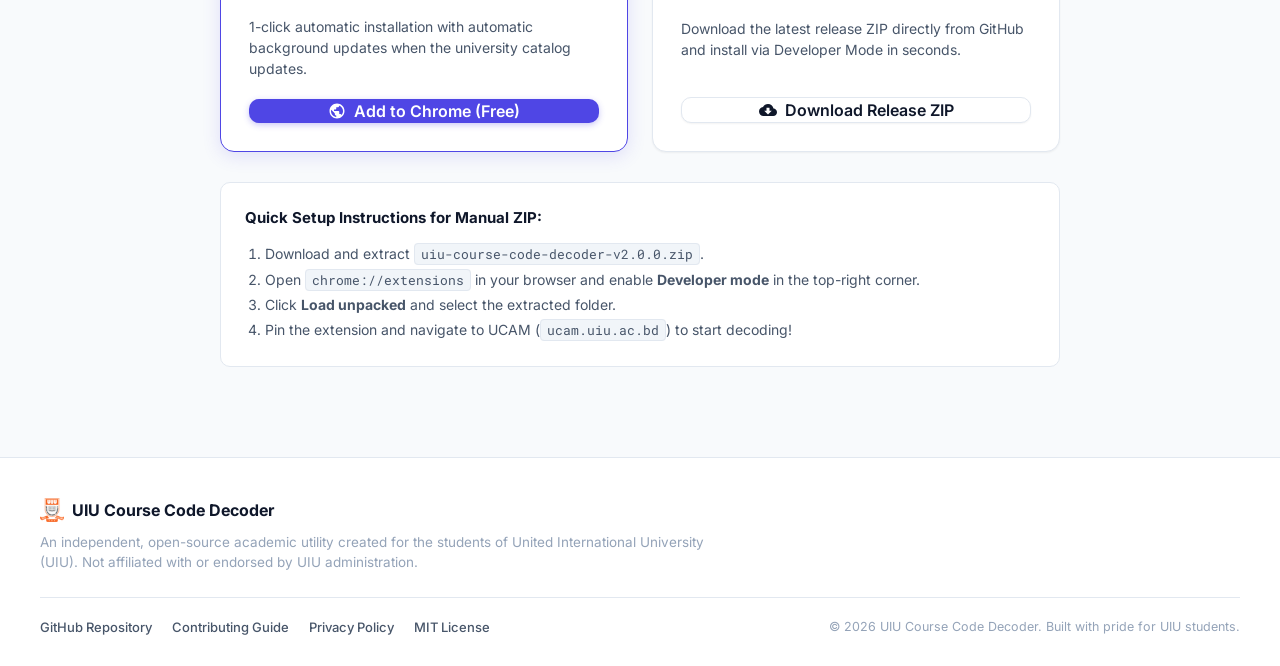
==== commit e75d6c2b: "Found issues with the prerequisite and updated them in doc" ====
--- a/docs/index.html
+++ b/docs/index.html
@@ -426,6 +426,7 @@
   </footer>
 
   <!-- Scripts -->
+  <script src="course-data.js"></script>
   <script src="app.js"></script>
 </body>
 </html>
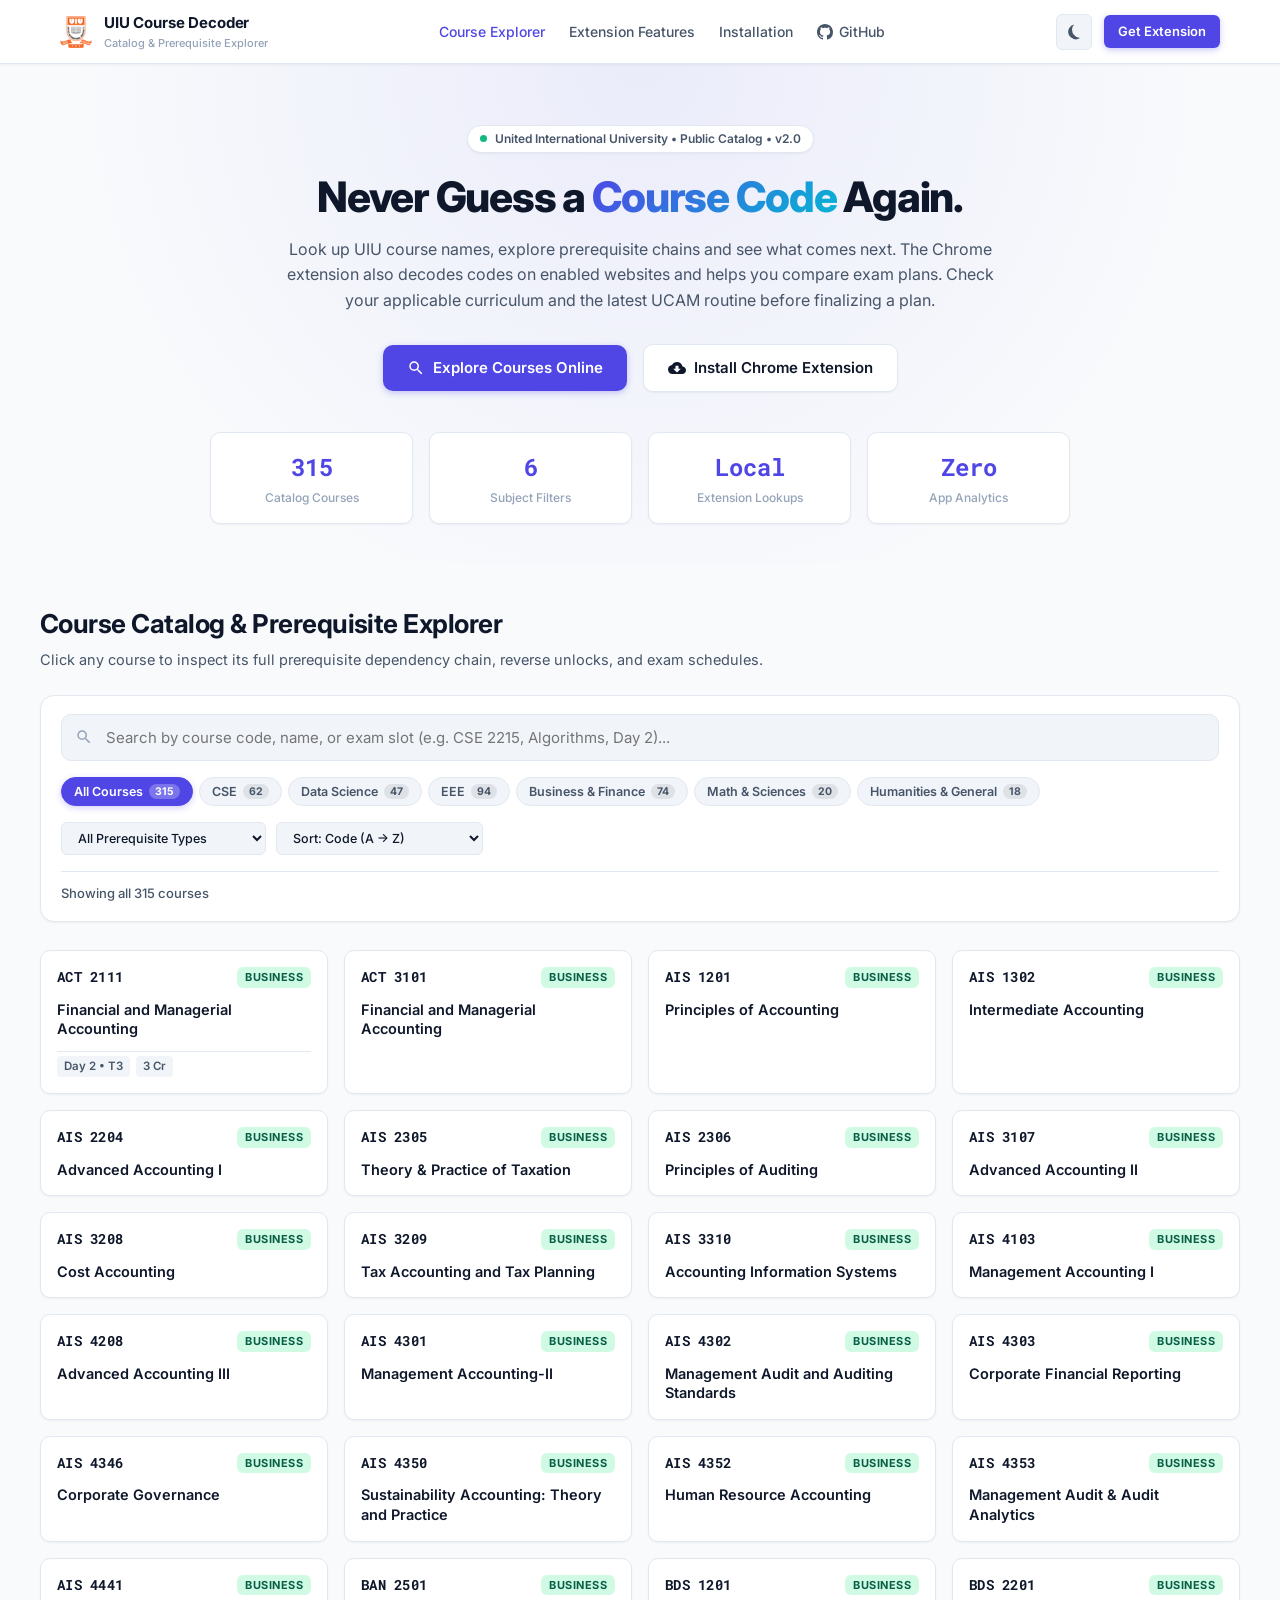
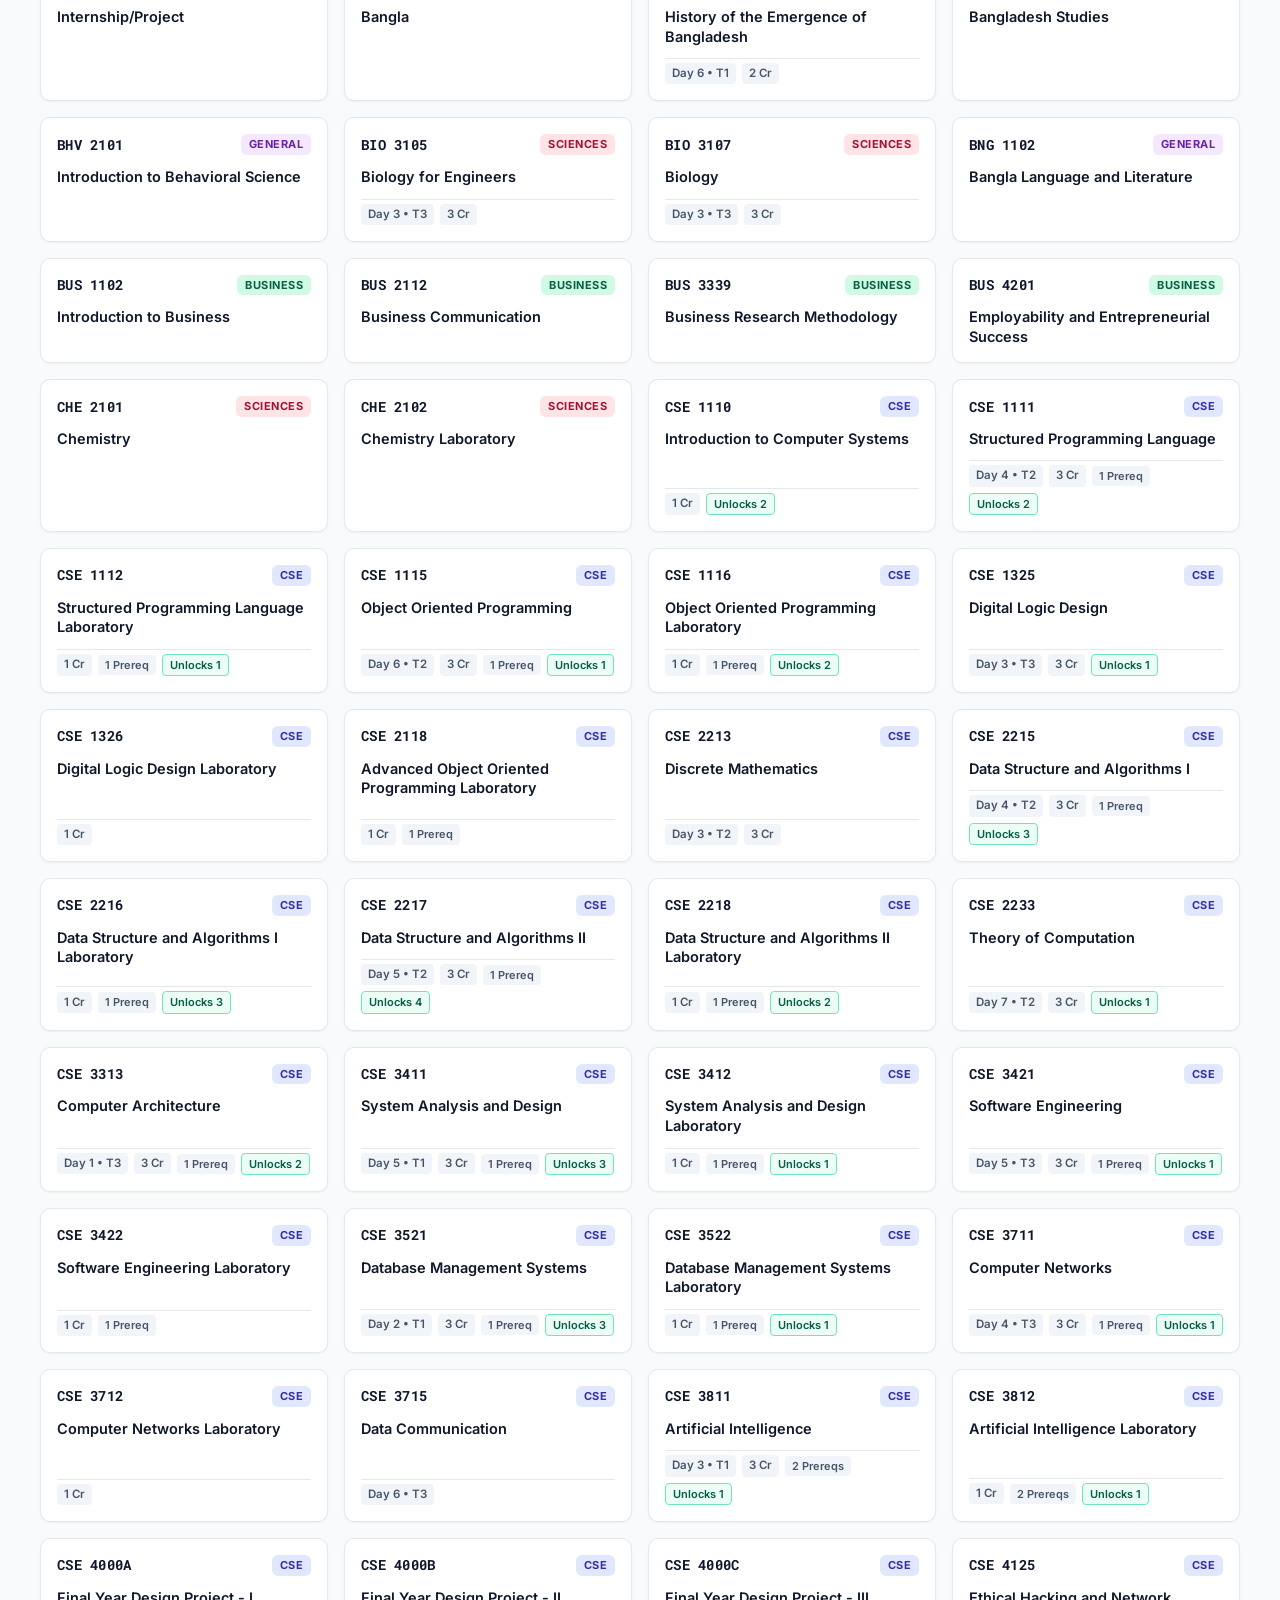
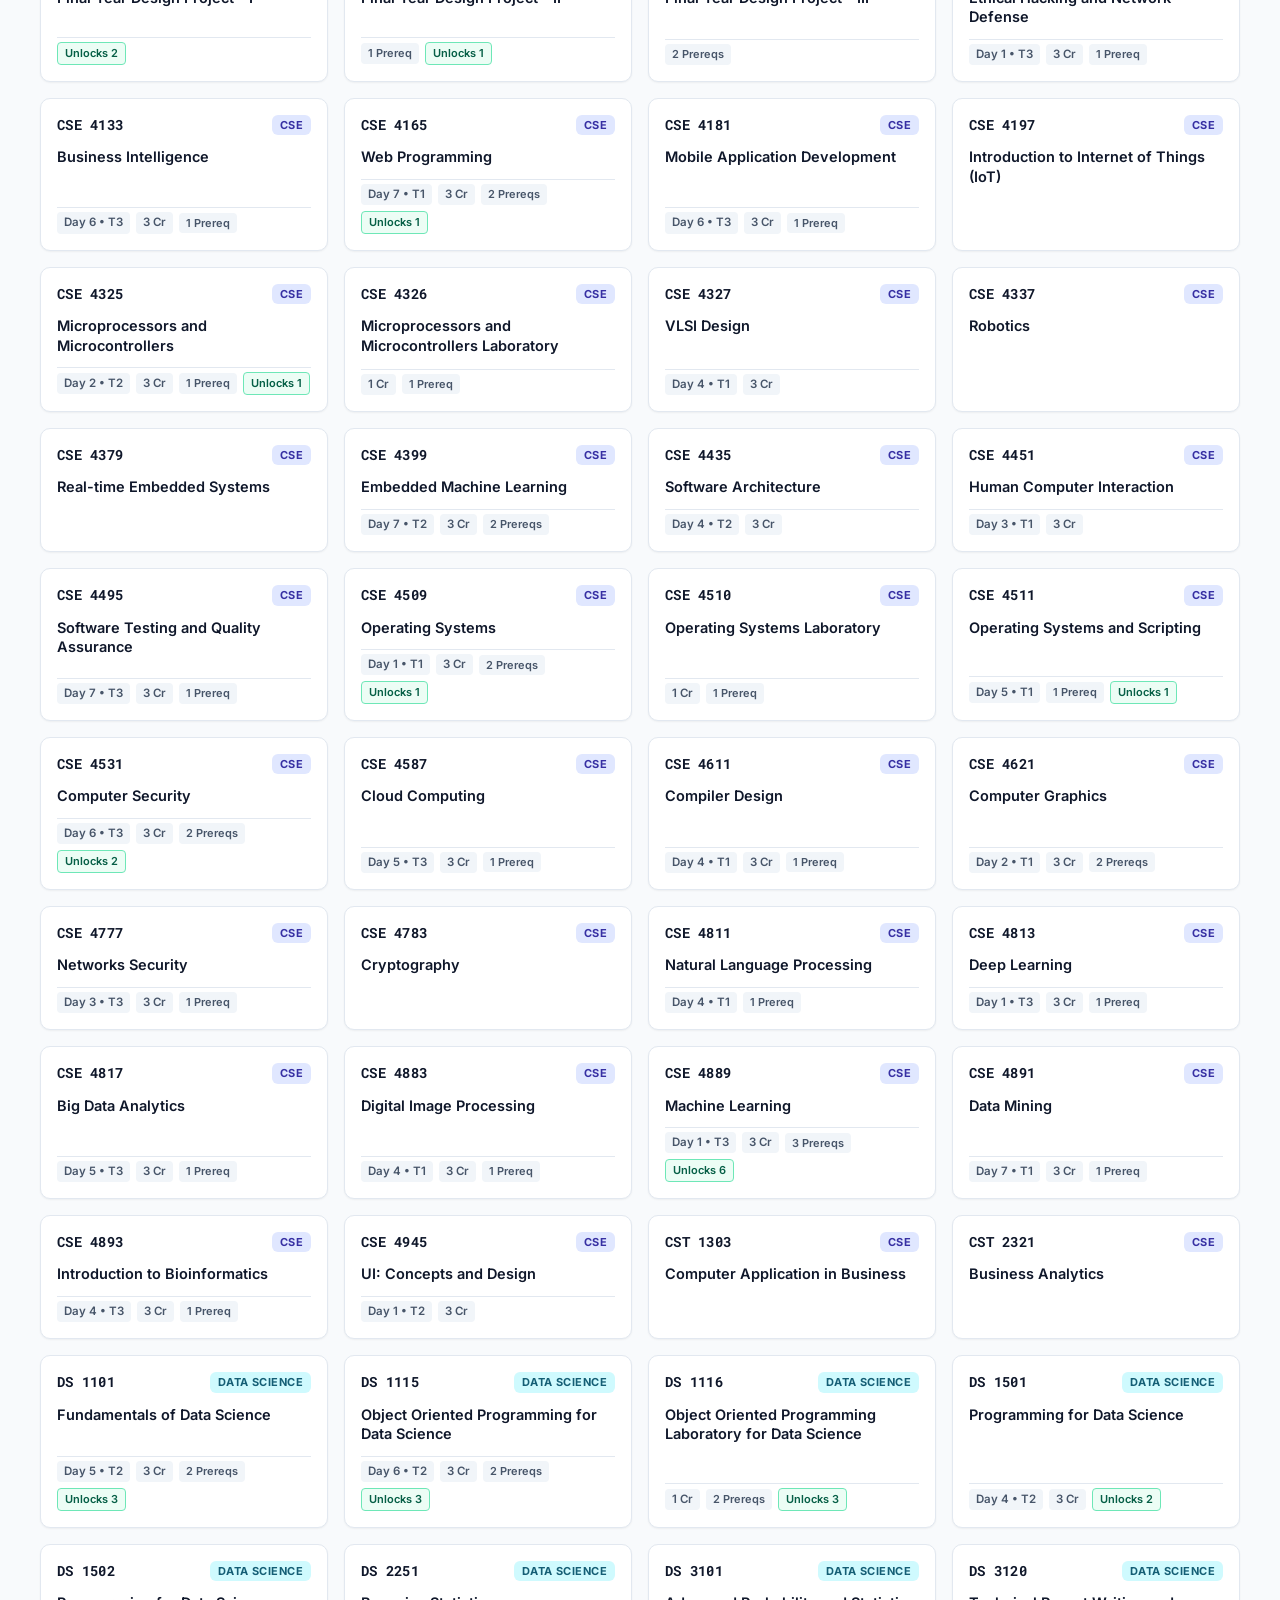
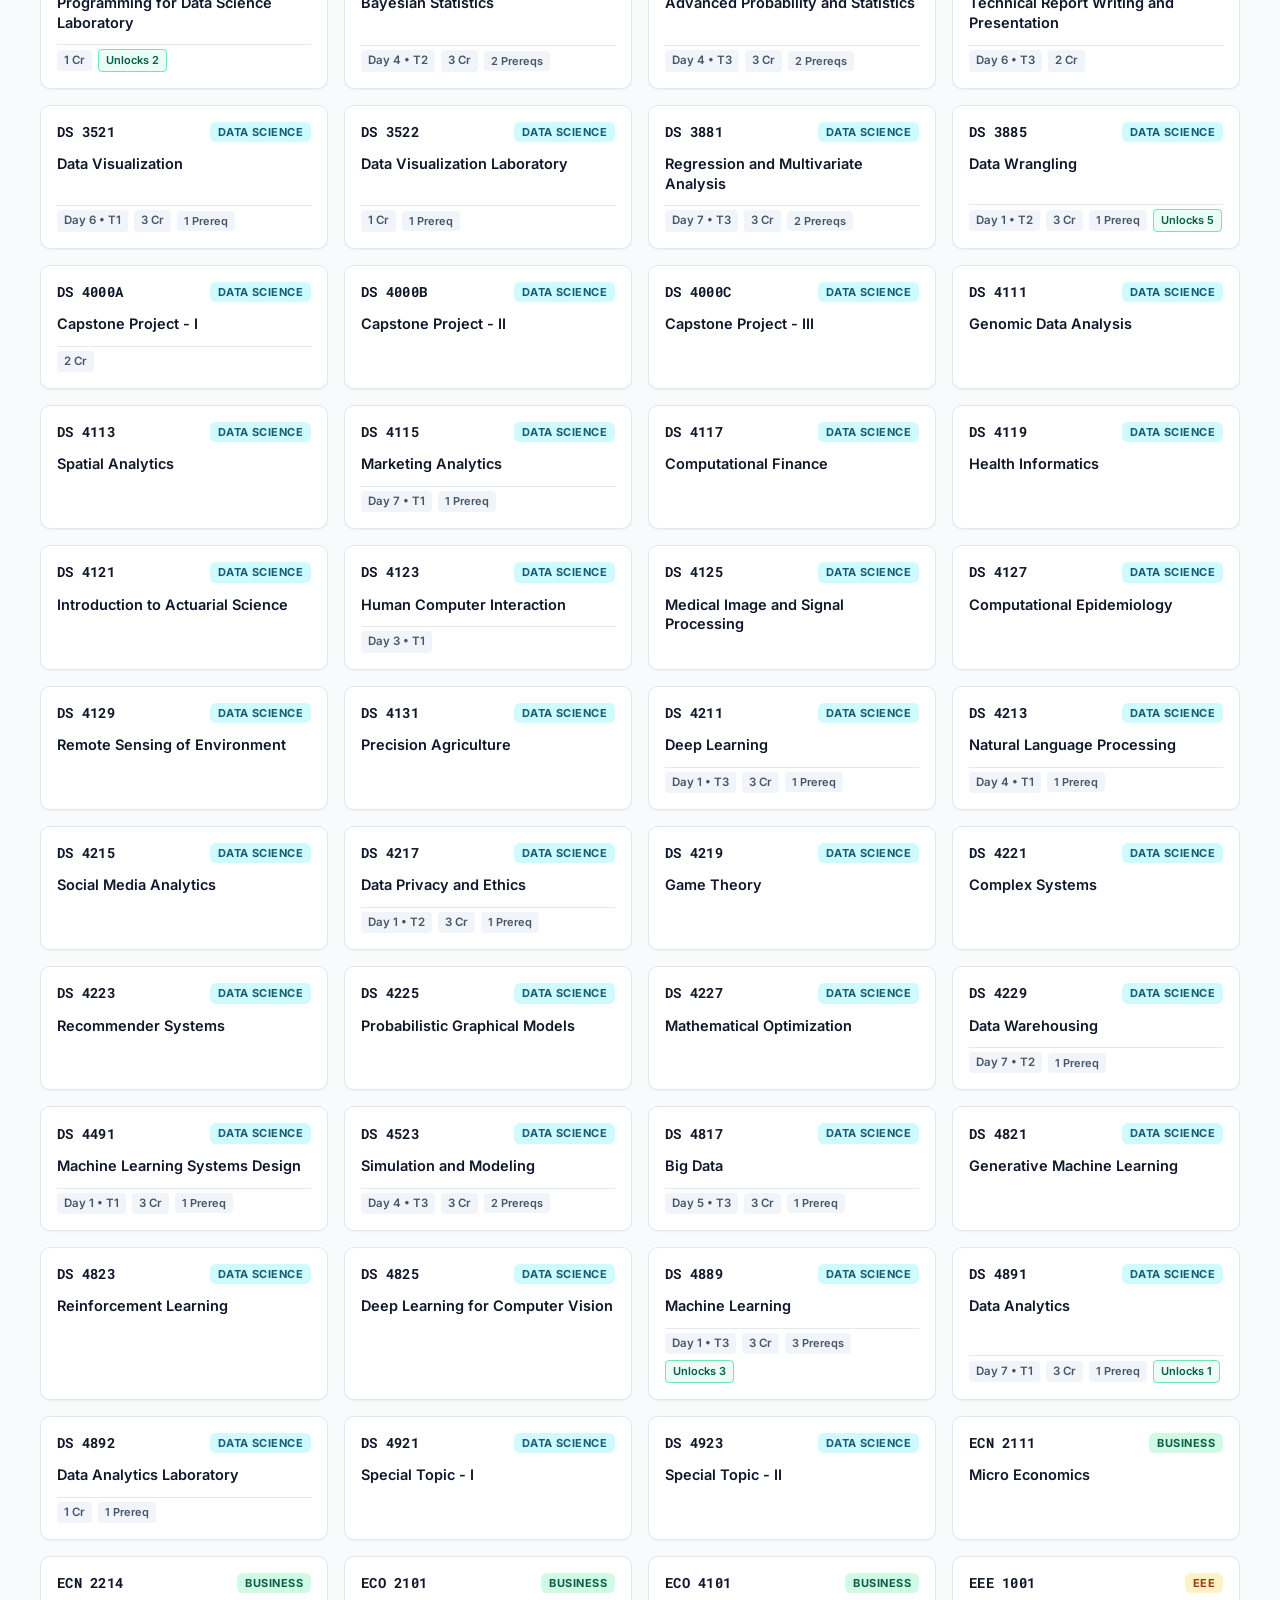
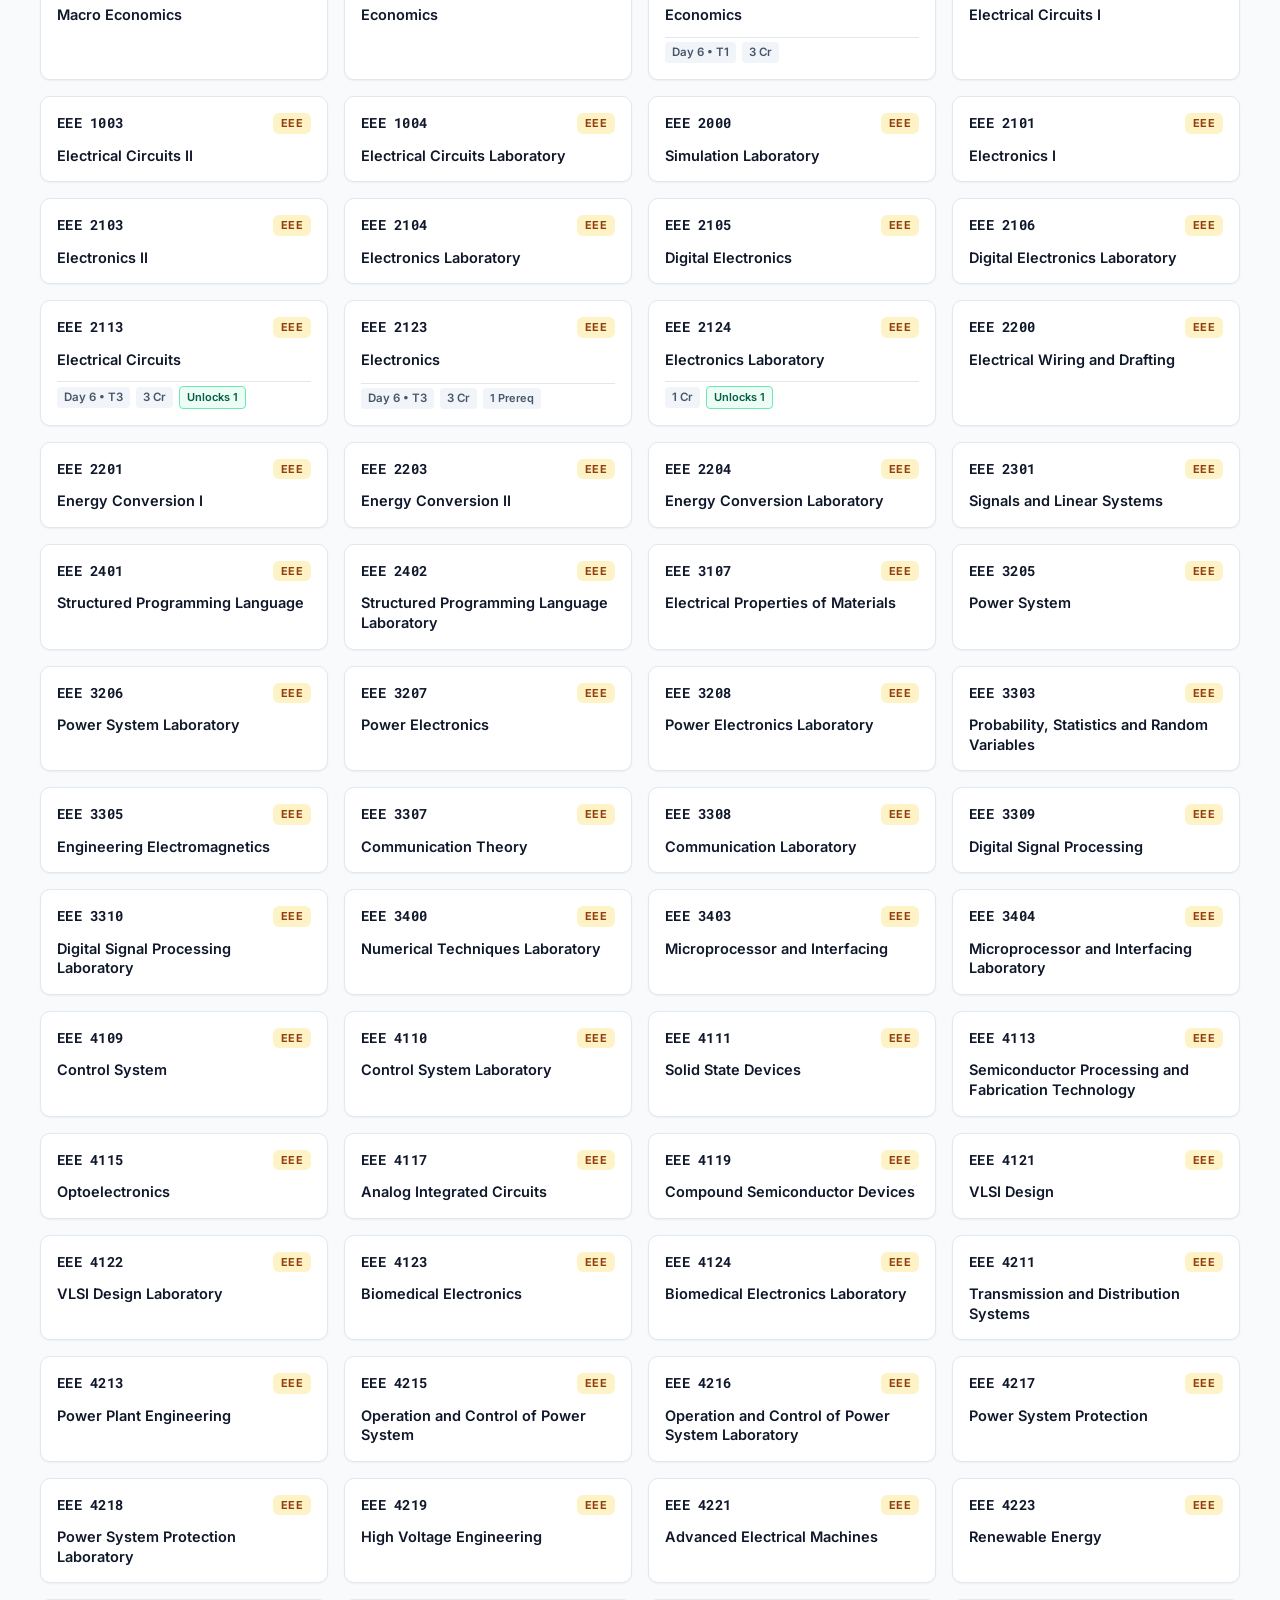
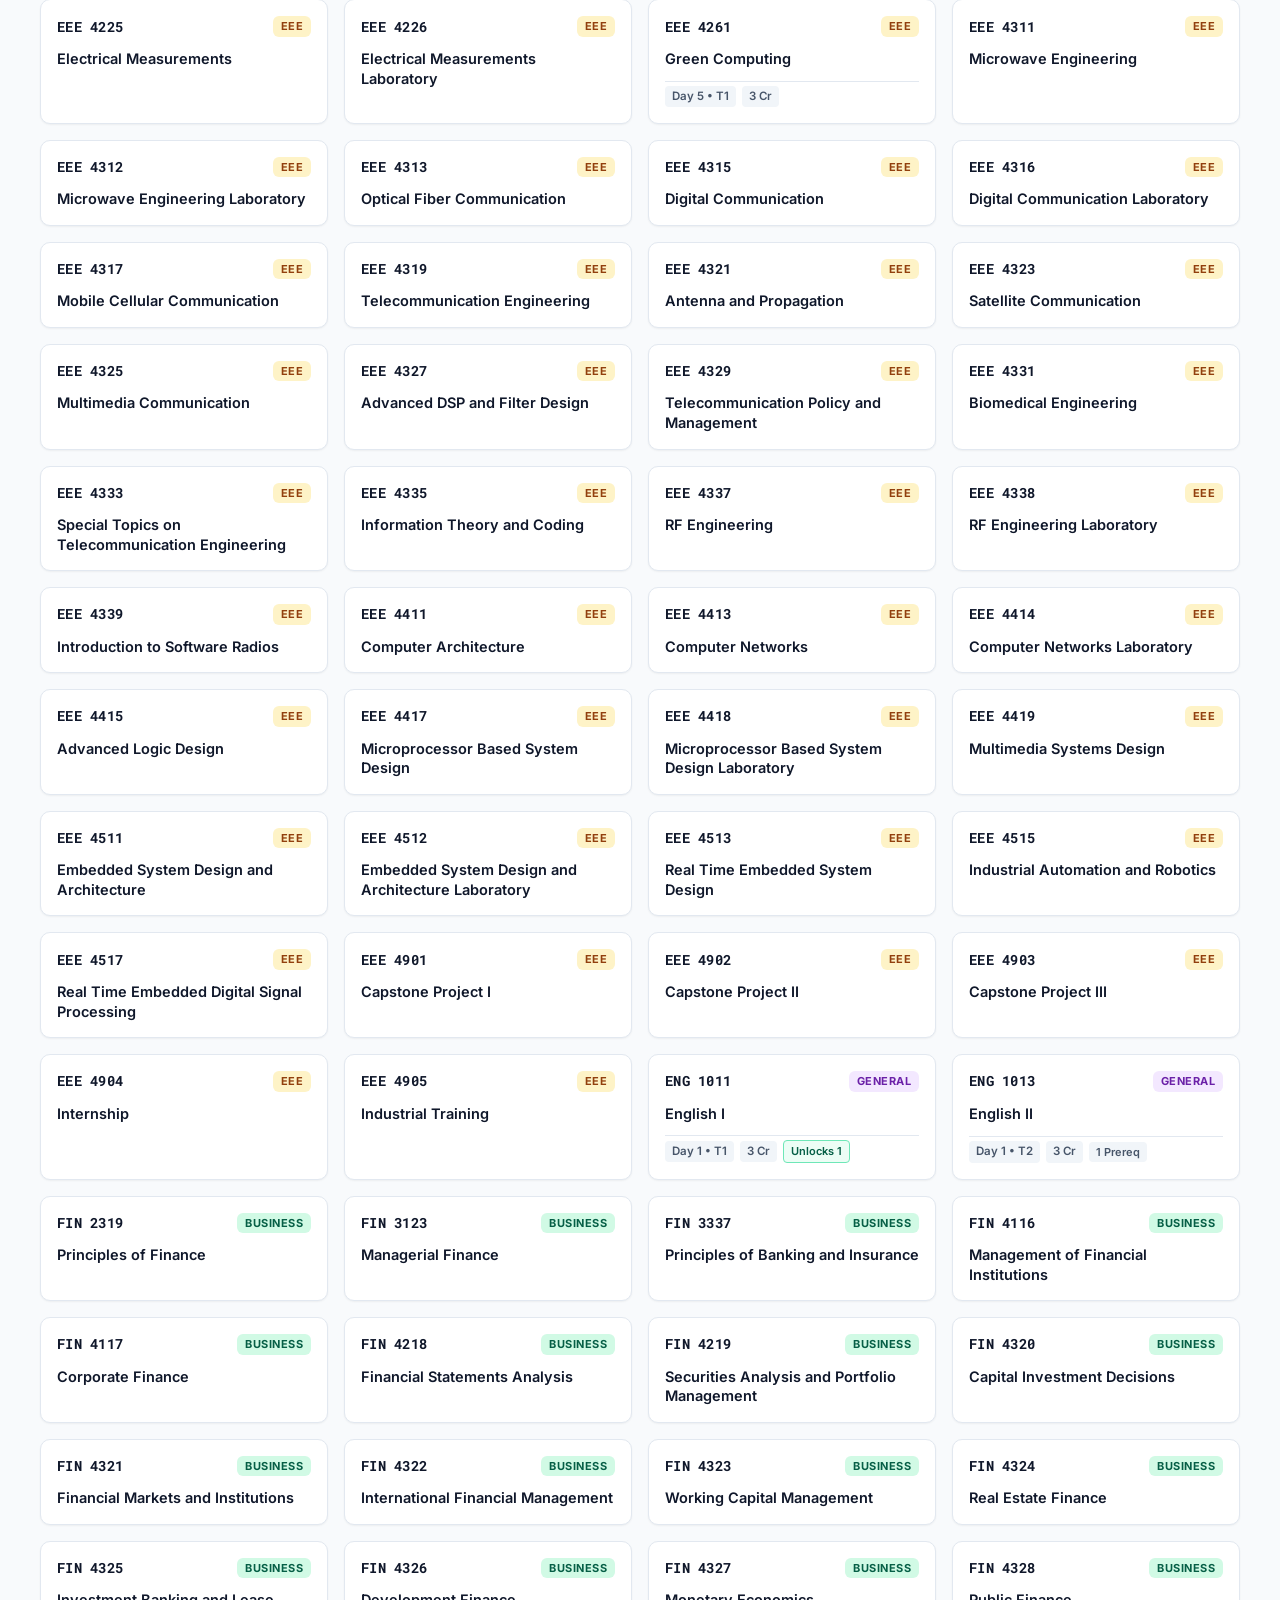
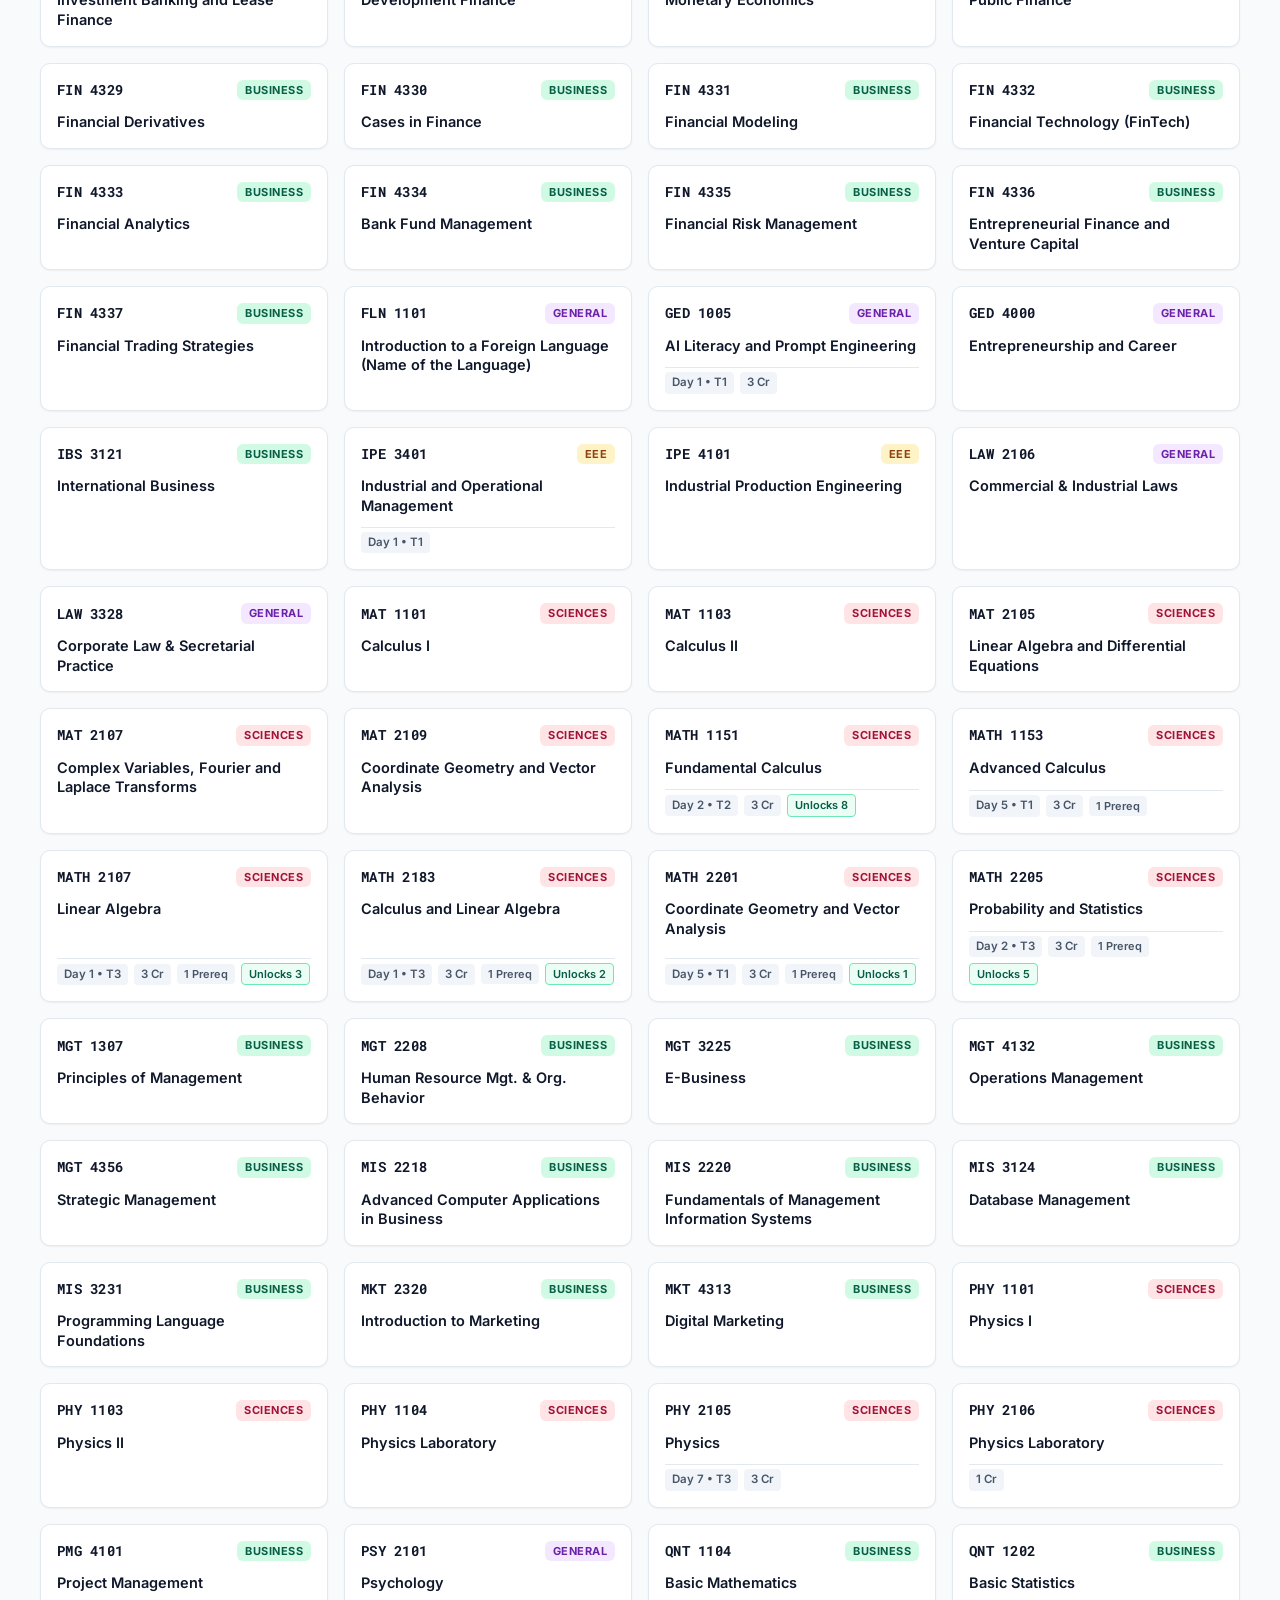
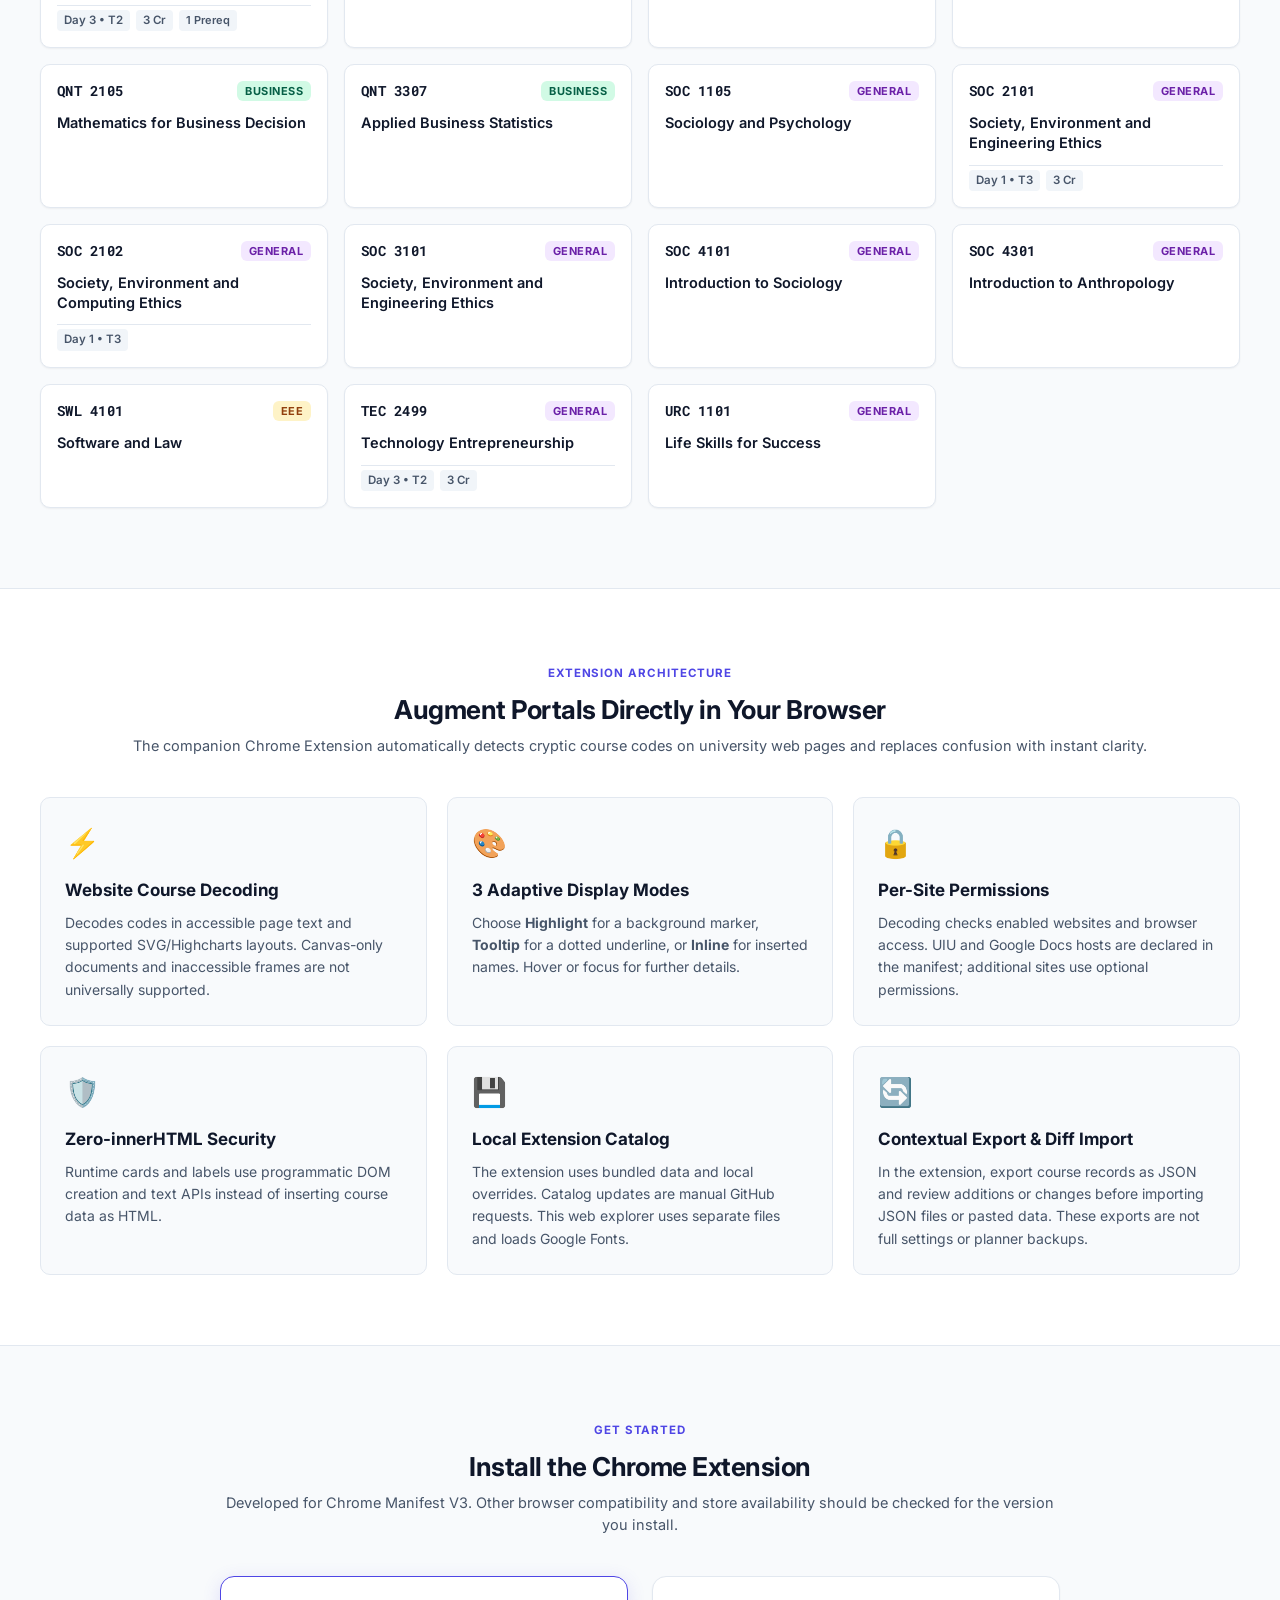
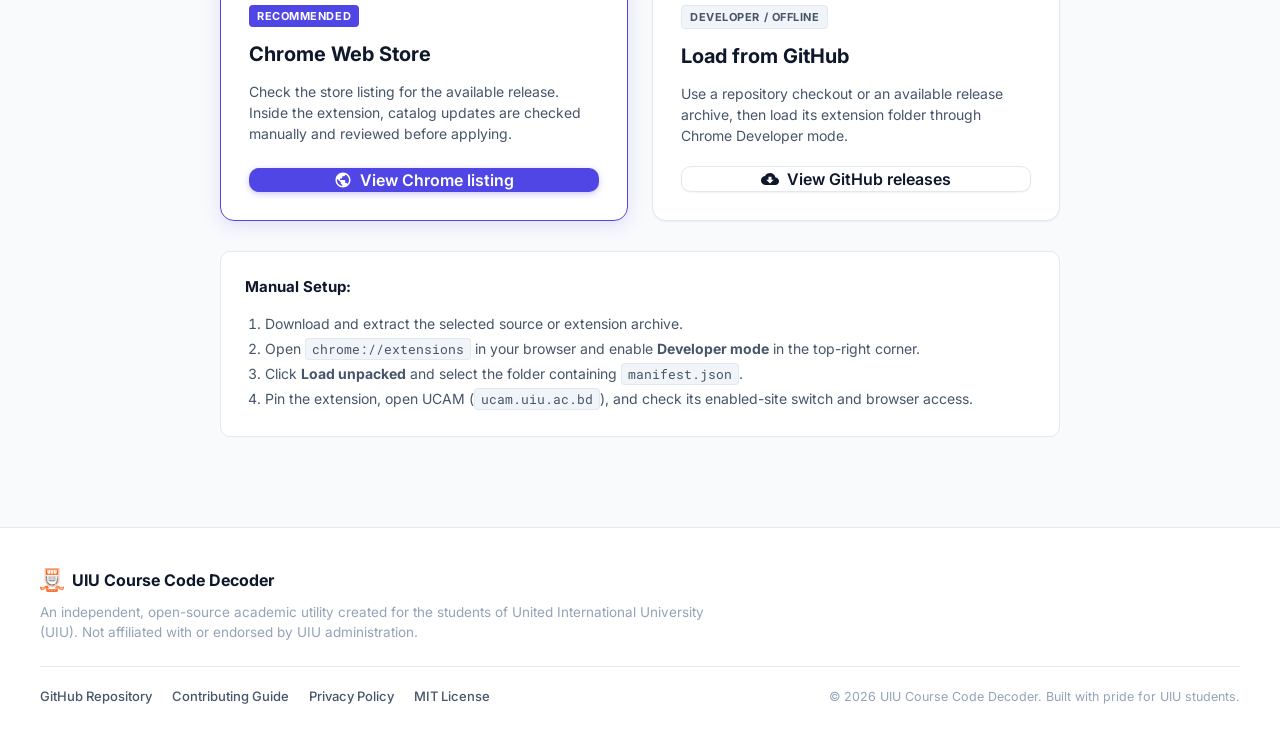
==== commit 0b1538d5: "Fixed doc after fixing everything" ====
--- a/docs/index.html
+++ b/docs/index.html
@@ -4,13 +4,13 @@
   <meta charset="UTF-8" />
   <meta name="viewport" content="width=device-width, initial-scale=1.0" />
   <title>UIU Course Code Decoder — Public Course Catalog &amp; Prerequisite Explorer</title>
-  <meta name="description" content="Official course catalog, exam schedules, and interactive recursive prerequisite dependency explorer for United International University (UIU) students." />
+  <meta name="description" content="Browse UIU course names, saved exam day/slot information and prerequisite roadmaps. Check the applicable curriculum and latest UCAM routine before planning." />
   <meta name="theme-color" content="#4f46e5" />
 
   <!-- OpenGraph / Social Sharing -->
   <meta property="og:type" content="website" />
   <meta property="og:title" content="UIU Course Code Decoder — Public Catalog &amp; Prerequisite Explorer" />
-  <meta property="og:description" content="Explore 315+ UIU undergraduate courses, exam routines, and interactive prerequisite chains online or via the Chrome extension." />
+  <meta property="og:description" content="Explore the UIU course catalog and prerequisite chains online, or decode course codes on enabled websites with the Chrome extension." />
   <meta property="og:image" content="icons/icon128.png" />
 
   <!-- Favicon -->
@@ -75,7 +75,7 @@
         Never Guess a <span class="gradient-text">Course Code</span> Again.
       </h1>
       <p class="hero-subtitle">
-        Explore 315+ verified UIU courses with real-time prerequisite ancestry chains, reverse unlocks, and exam routine schedules. Available online or augmented directly into UCAM &amp; eLMS via our lightweight Chrome Extension.
+        Look up UIU course names, explore prerequisite chains and see what comes next. The Chrome extension also decodes codes on enabled websites and helps you compare exam plans. Check your applicable curriculum and the latest UCAM routine before finalizing a plan.
       </p>
 
       <div class="hero-cta-group">
@@ -93,23 +93,23 @@
         </a>
       </div>
 
-      <!-- Live metrics strip -->
+      <!-- Catalog and implementation summary -->
       <div class="metrics-strip">
         <div class="metric-card">
-          <span class="metric-num" id="totalCoursesMetric">315+</span>
-          <span class="metric-label">Verified Courses</span>
+          <span class="metric-num" id="totalCoursesMetric">315</span>
+          <span class="metric-label">Catalog Courses</span>
         </div>
         <div class="metric-card">
-          <span class="metric-num">7</span>
-          <span class="metric-label">Academic Disciplines</span>
+          <span class="metric-num">6</span>
+          <span class="metric-label">Subject Filters</span>
         </div>
         <div class="metric-card">
-          <span class="metric-num">100%</span>
-          <span class="metric-label">Offline &amp; Private</span>
+          <span class="metric-num">Local</span>
+          <span class="metric-label">Extension Lookups</span>
         </div>
         <div class="metric-card">
           <span class="metric-num">Zero</span>
-          <span class="metric-label">Telemetry or Tracking</span>
+          <span class="metric-label">App Analytics</span>
         </div>
       </div>
     </div>
@@ -315,38 +315,38 @@
       <div class="features-grid">
         <div class="feature-card">
           <div class="feature-icon-box">⚡</div>
-          <h3 class="feature-title">Universal Detection</h3>
-          <p class="feature-desc">Scans UCAM advising slips, eLMS dashboards, and even SVG exam schedule charts to decode codes on the fly.</p>
+          <h3 class="feature-title">Website Course Decoding</h3>
+          <p class="feature-desc">Decodes codes in accessible page text and supported SVG/Highcharts layouts. Canvas-only documents and inaccessible frames are not universally supported.</p>
         </div>
 
         <div class="feature-card">
           <div class="feature-icon-box">🎨</div>
           <h3 class="feature-title">3 Adaptive Display Modes</h3>
-          <p class="feature-desc">Switch seamlessly between <strong>Highlight</strong> (interactive card on hover), <strong>Tooltip</strong> (zero layout change), and <strong>Inline</strong> (course titles in parentheses).</p>
+          <p class="feature-desc">Choose <strong>Highlight</strong> for a background marker, <strong>Tooltip</strong> for a dotted underline, or <strong>Inline</strong> for inserted names. Hover or focus for further details.</p>
         </div>
 
         <div class="feature-card">
           <div class="feature-icon-box">🔒</div>
           <h3 class="feature-title">Per-Site Permissions</h3>
-          <p class="feature-desc">Operates under strict least-privilege optional host permissions. Only inspects webpages you explicitly authorize via the popup.</p>
+          <p class="feature-desc">Decoding checks enabled websites and browser access. UIU and Google Docs hosts are declared in the manifest; additional sites use optional permissions.</p>
         </div>
 
         <div class="feature-card">
           <div class="feature-icon-box">🛡️</div>
           <h3 class="feature-title">Zero-innerHTML Security</h3>
-          <p class="feature-desc">Purged entirely of unsafe DOM injection methods. Every element is constructed through safe browser programmatic APIs.</p>
+          <p class="feature-desc">Runtime cards and labels use programmatic DOM creation and text APIs instead of inserting course data as HTML.</p>
         </div>
 
         <div class="feature-card">
           <div class="feature-icon-box">💾</div>
-          <h3 class="feature-title">100% Offline Database</h3>
-          <p class="feature-desc">All 315+ courses and user overrides live locally in <code>chrome.storage.local</code>. Zero telemetry, zero external trackers.</p>
+          <h3 class="feature-title">Local Extension Catalog</h3>
+          <p class="feature-desc">The extension uses bundled data and local overrides. Catalog updates are manual GitHub requests. This web explorer uses separate files and loads Google Fonts.</p>
         </div>
 
         <div class="feature-card">
           <div class="feature-icon-box">🔄</div>
           <h3 class="feature-title">Contextual Export &amp; Diff Import</h3>
-          <p class="feature-desc">Export filtered course sets, drag-and-drop JSON catalog backups, and preview line-by-line diffs before committing changes.</p>
+          <p class="feature-desc">In the extension, export course records as JSON and review additions or changes before importing JSON files or pasted data. These exports are not full settings or planner backups.</p>
         </div>
       </div>
     </div>
@@ -357,19 +357,19 @@
     <div class="install-container">
       <div class="section-badge">Get Started</div>
       <h2 class="section-title">Install the Chrome Extension</h2>
-      <p class="section-subtitle">Compatible with Google Chrome, Microsoft Edge, Brave, Opera, and all Chromium browsers.</p>
+      <p class="section-subtitle">Developed for Chrome Manifest V3. Other browser compatibility and store availability should be checked for the version you install.</p>
 
       <div class="install-cards-row">
         <!-- Official Web Store Option -->
         <div class="install-card highlighted">
           <div class="install-card-badge">Recommended</div>
           <h3 class="install-card-title">Chrome Web Store</h3>
-          <p class="install-card-desc">1-click automatic installation with automatic background updates when the university catalog updates.</p>
+          <p class="install-card-desc">Check the store listing for the available release. Inside the extension, catalog updates are checked manually and reviewed before applying.</p>
           <a href="https://chromewebstore.google.com/detail/ikanaopbbjfndbioklieinponjkagkdi" target="_blank" rel="noopener noreferrer" class="btn-primary btn-block">
             <svg class="btn-icon" viewBox="0 0 24 24" aria-hidden="true">
               <path d="M12 2C6.48 2 2 6.48 2 12s4.48 10 10 10 10-4.48 10-10S17.52 2 12 2zm-1 17.93c-3.95-.49-7-3.85-7-7.93 0-.62.08-1.21.21-1.79L9 15v1c0 1.1.9 2 2 2v1.93zm6.9-2.54c-.26-.81-1-1.39-1.9-1.39h-1v-3c0-.55-.45-1-1-1H8v-2h2c.55 0 1-.45 1-1V7h2c1.1 0 2-.9 2-2v-.41c2.93 1.19 5 4.06 5 7.41 0 2.08-.8 3.97-2.1 5.39z"/>
             </svg>
-            Add to Chrome (Free)
+            View Chrome listing
           </a>
         </div>
 
@@ -377,24 +377,24 @@
         <div class="install-card">
           <div class="install-card-badge alt">Developer / Offline</div>
           <h3 class="install-card-title">Load from GitHub</h3>
-          <p class="install-card-desc">Download the latest release ZIP directly from GitHub and install via Developer Mode in seconds.</p>
+          <p class="install-card-desc">Use a repository checkout or an available release archive, then load its extension folder through Chrome Developer mode.</p>
           <a href="https://github.com/litch07/uiu-course-decoder/releases/latest" target="_blank" rel="noopener noreferrer" class="btn-secondary btn-block">
             <svg class="btn-icon" viewBox="0 0 24 24" aria-hidden="true">
               <path d="M19.35 10.04C18.67 6.59 15.64 4 12 4 9.11 4 6.6 5.64 5.35 8.04 2.34 8.36 0 10.91 0 14c0 3.31 2.69 6 6 6h13c2.76 0 5-2.24 5-5 0-2.64-2.05-4.78-4.65-4.96zM17 13l-5 5-5-5h3V9h4v4h3z"/>
             </svg>
-            Download Release ZIP
+            View GitHub releases
           </a>
         </div>
       </div>
 
       <!-- Quick manual steps -->
       <div class="manual-steps-box">
-        <h4 class="steps-heading">Quick Setup Instructions for Manual ZIP:</h4>
+        <h4 class="steps-heading">Manual Setup:</h4>
         <ol class="steps-list">
-          <li>Download and extract <code>uiu-course-code-decoder-v2.0.0.zip</code>.</li>
+          <li>Download and extract the selected source or extension archive.</li>
           <li>Open <code>chrome://extensions</code> in your browser and enable <strong>Developer mode</strong> in the top-right corner.</li>
-          <li>Click <strong>Load unpacked</strong> and select the extracted folder.</li>
-          <li>Pin the extension and navigate to UCAM (<code>ucam.uiu.ac.bd</code>) to start decoding!</li>
+          <li>Click <strong>Load unpacked</strong> and select the folder containing <code>manifest.json</code>.</li>
+          <li>Pin the extension, open UCAM (<code>ucam.uiu.ac.bd</code>), and check its enabled-site switch and browser access.</li>
         </ol>
       </div>
     </div>
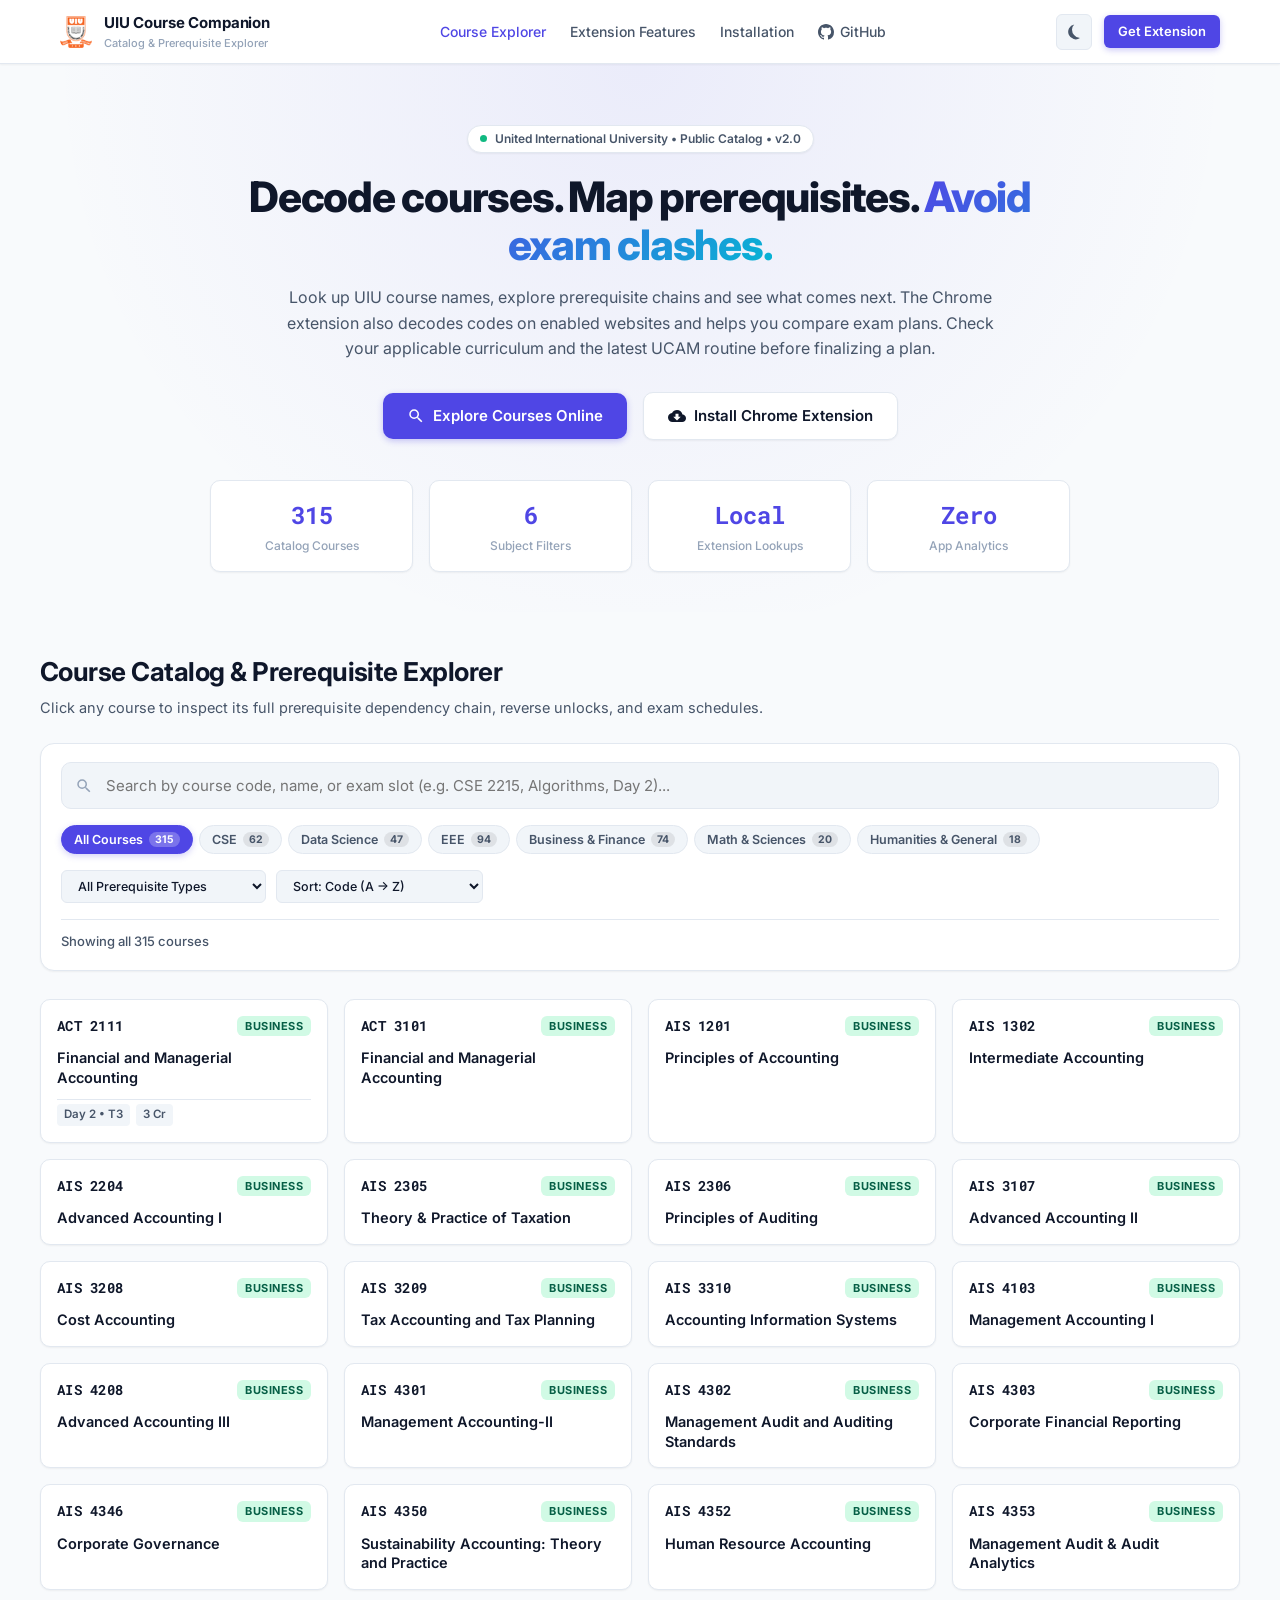
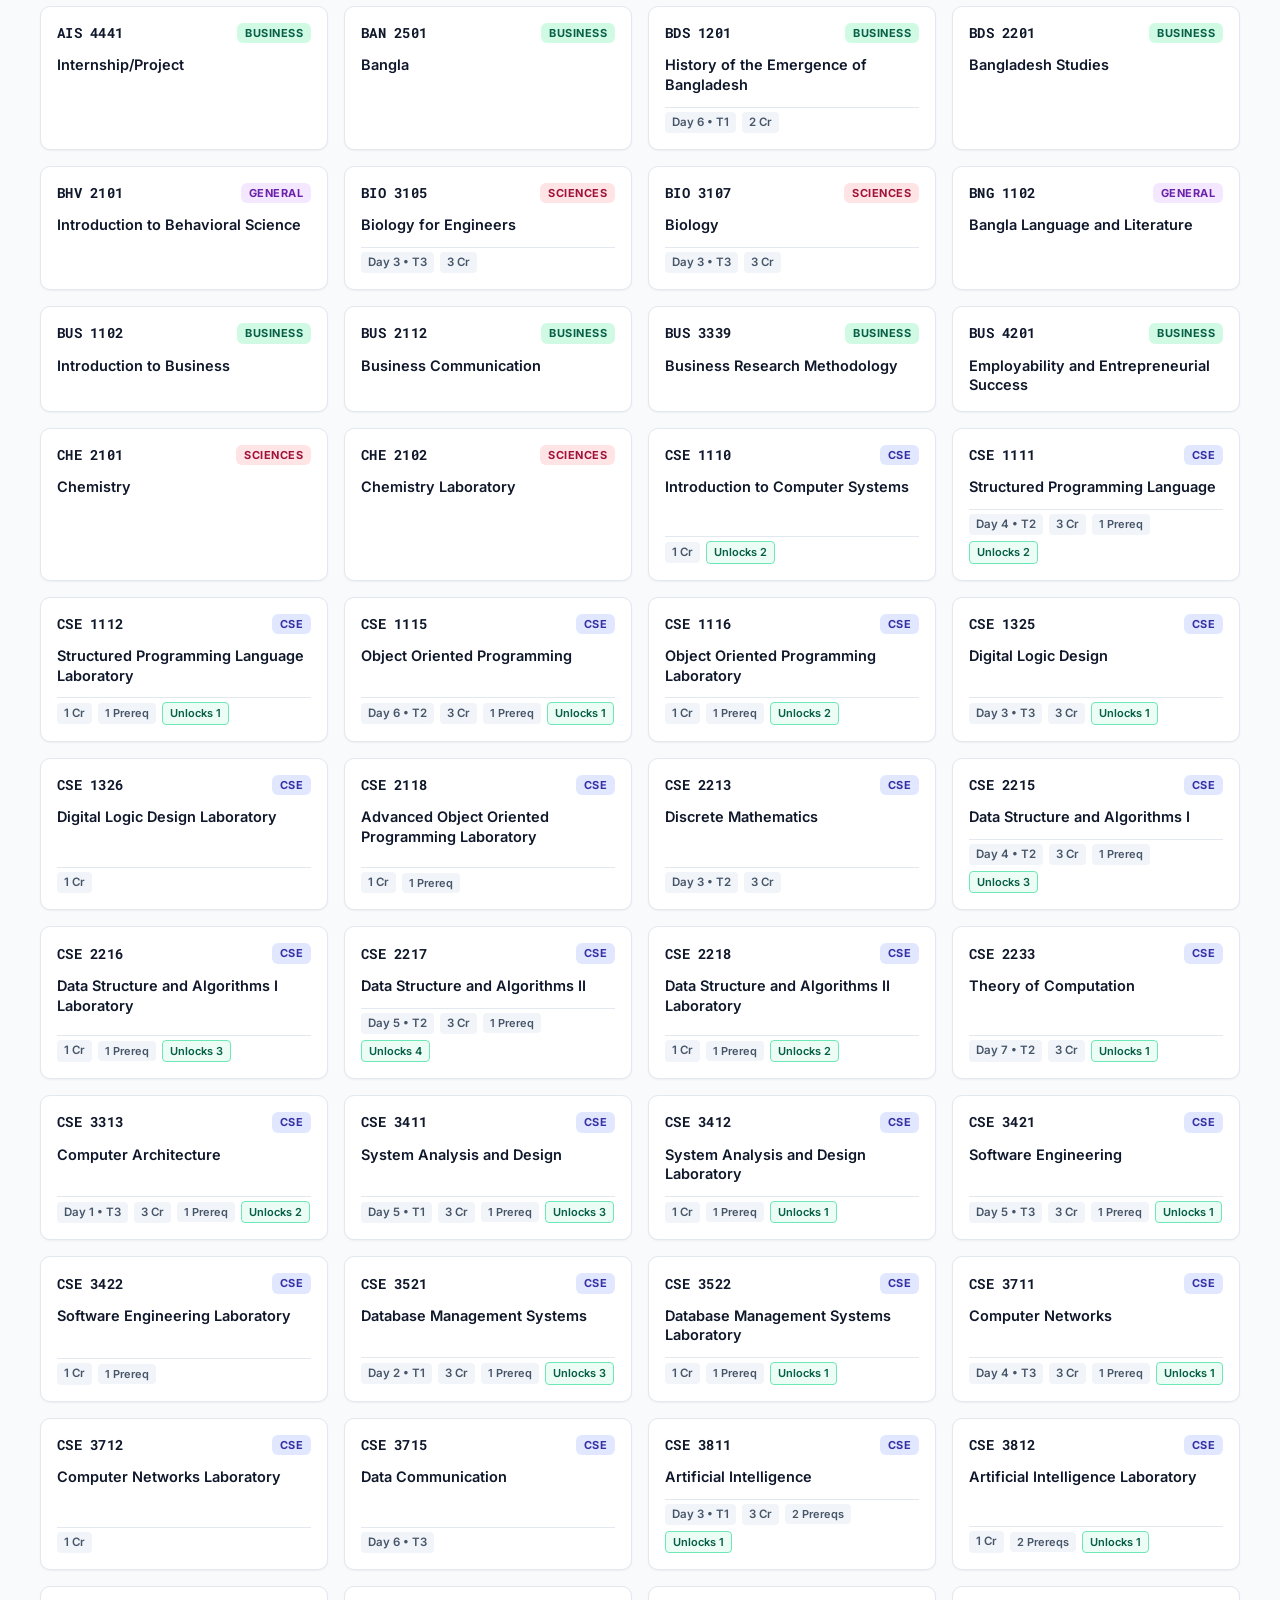
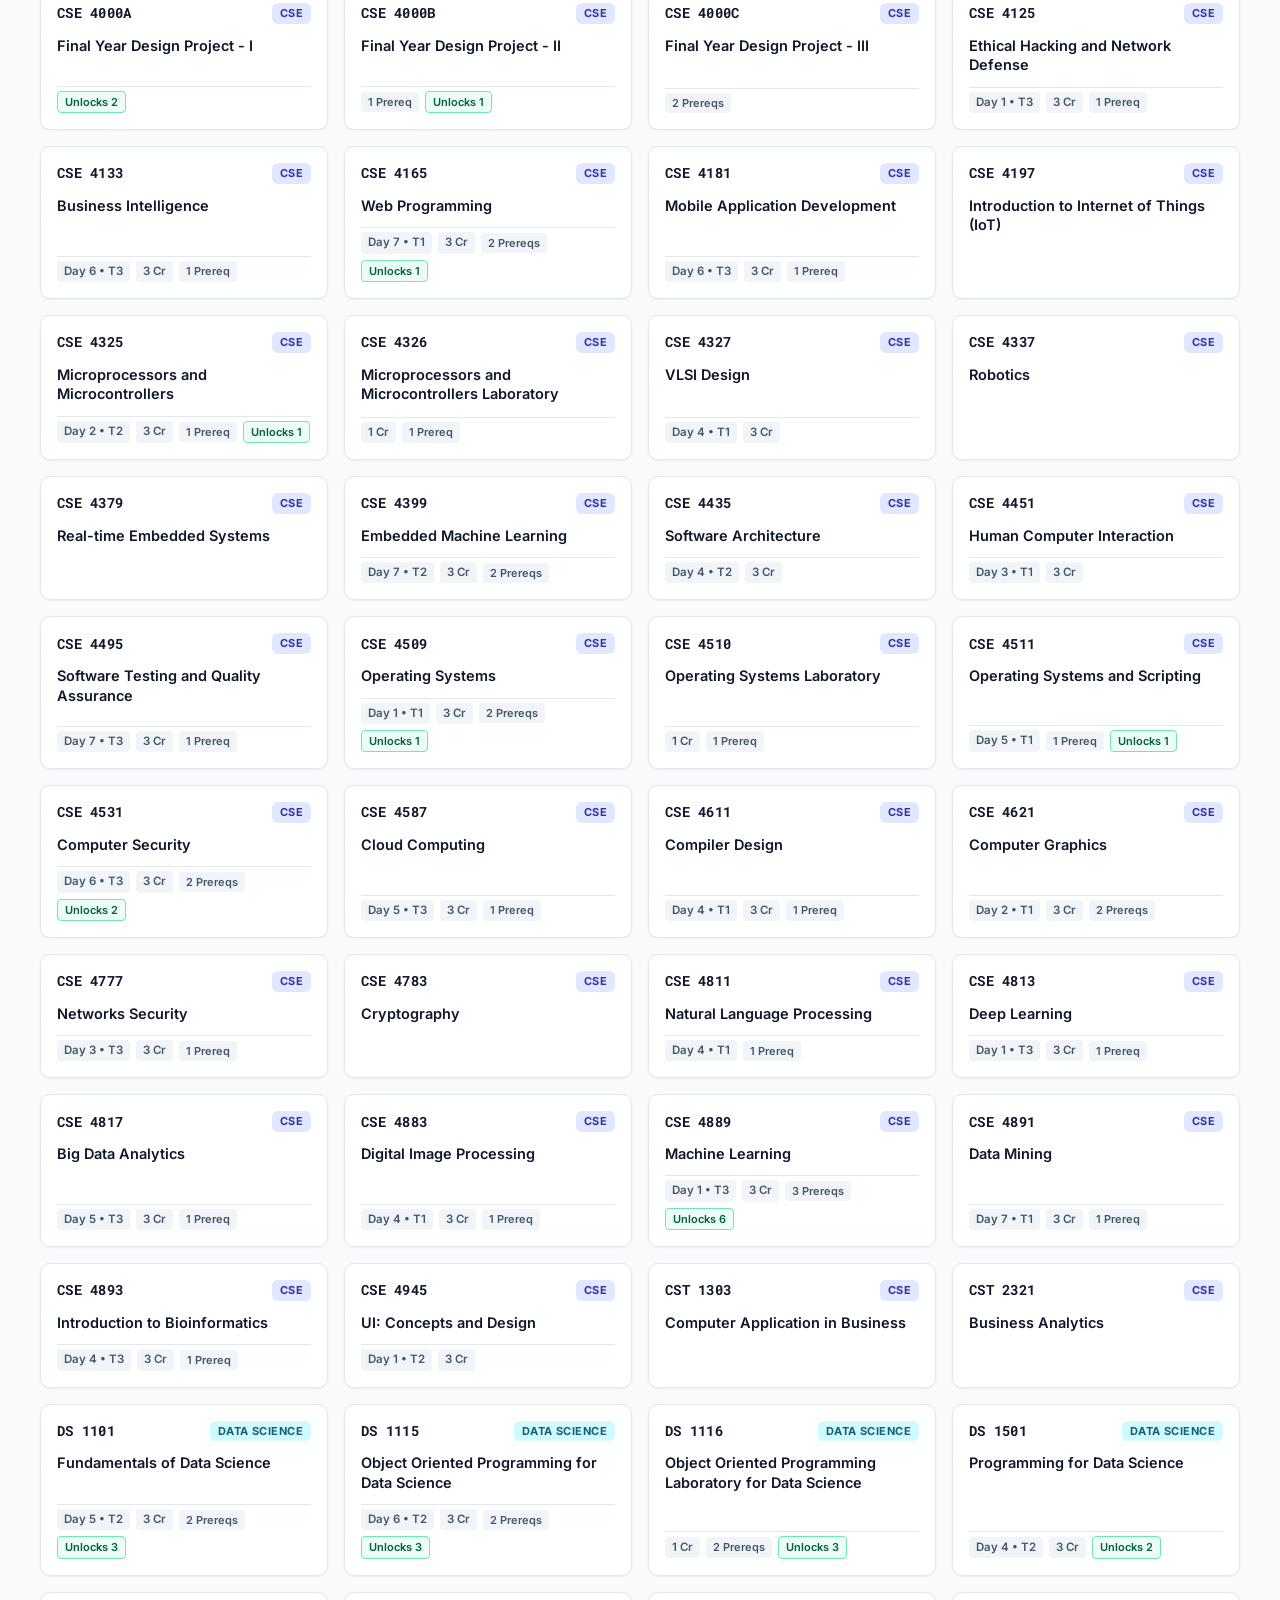
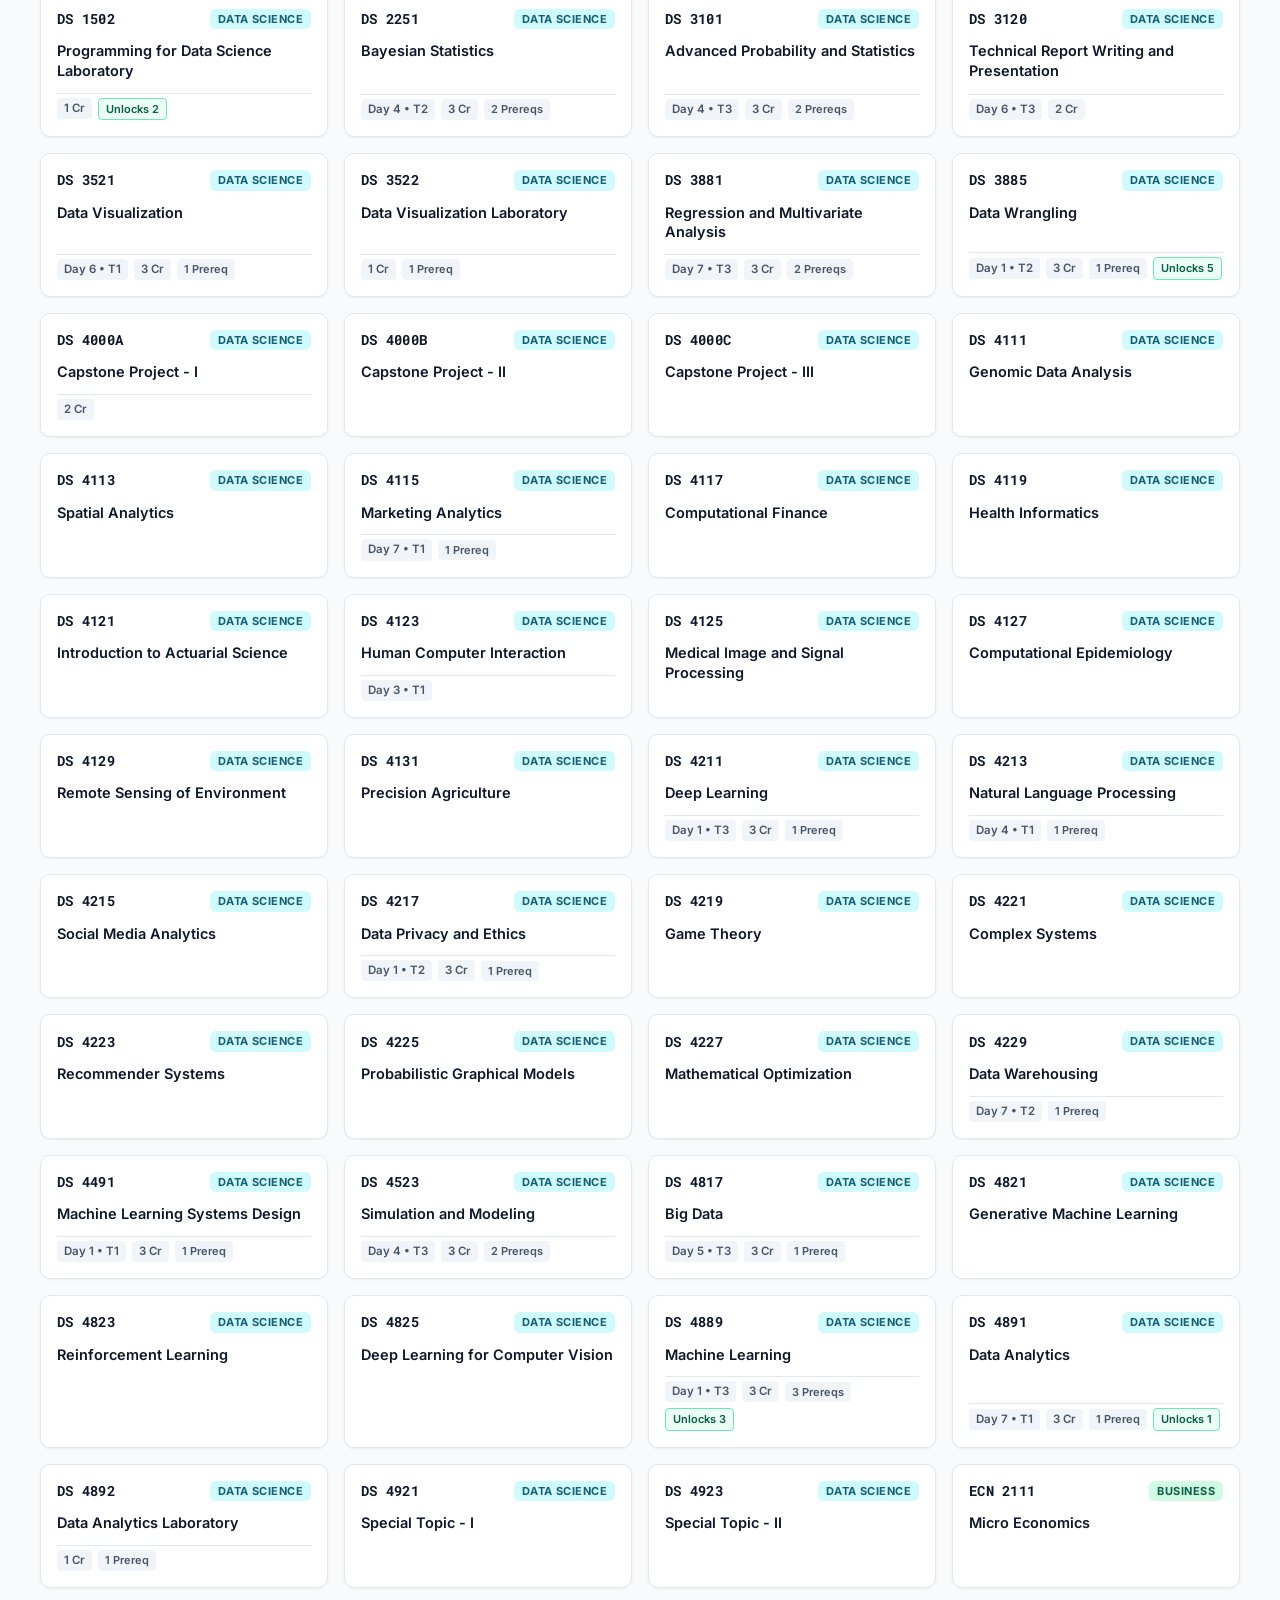
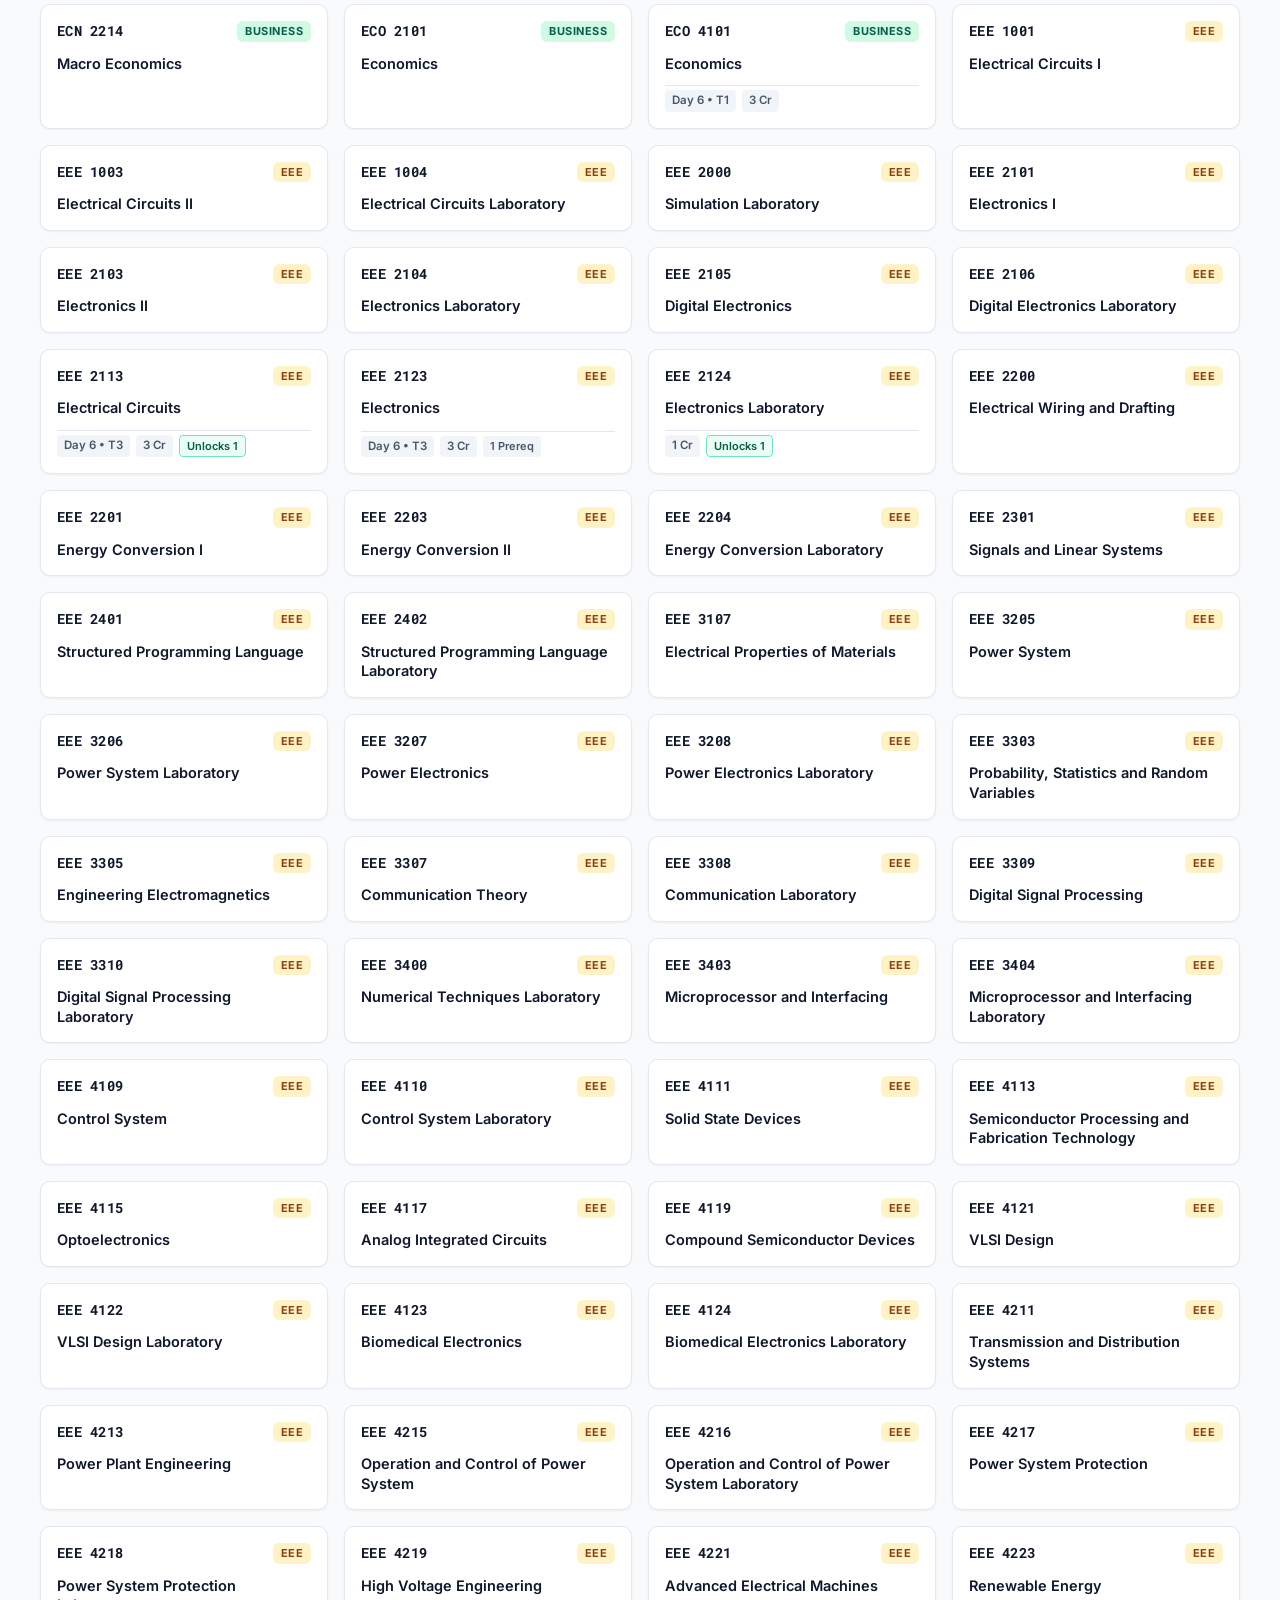
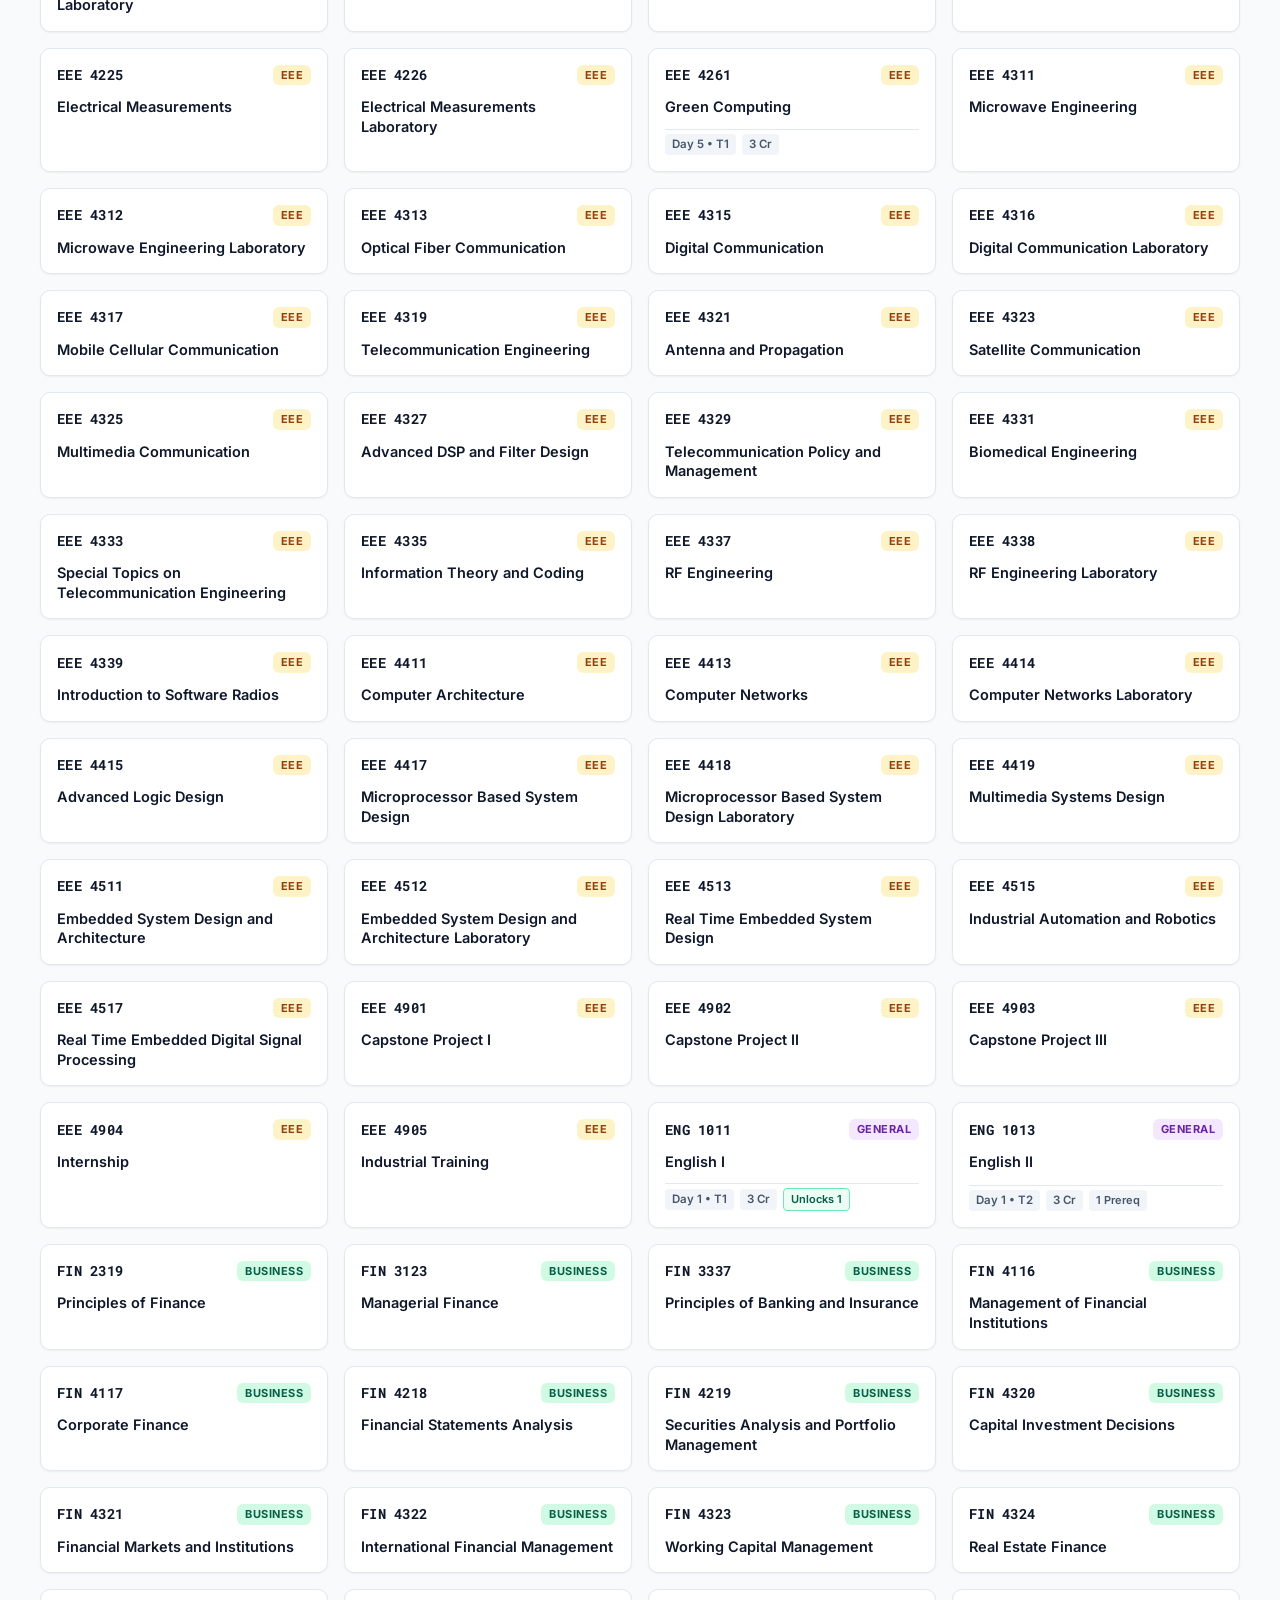
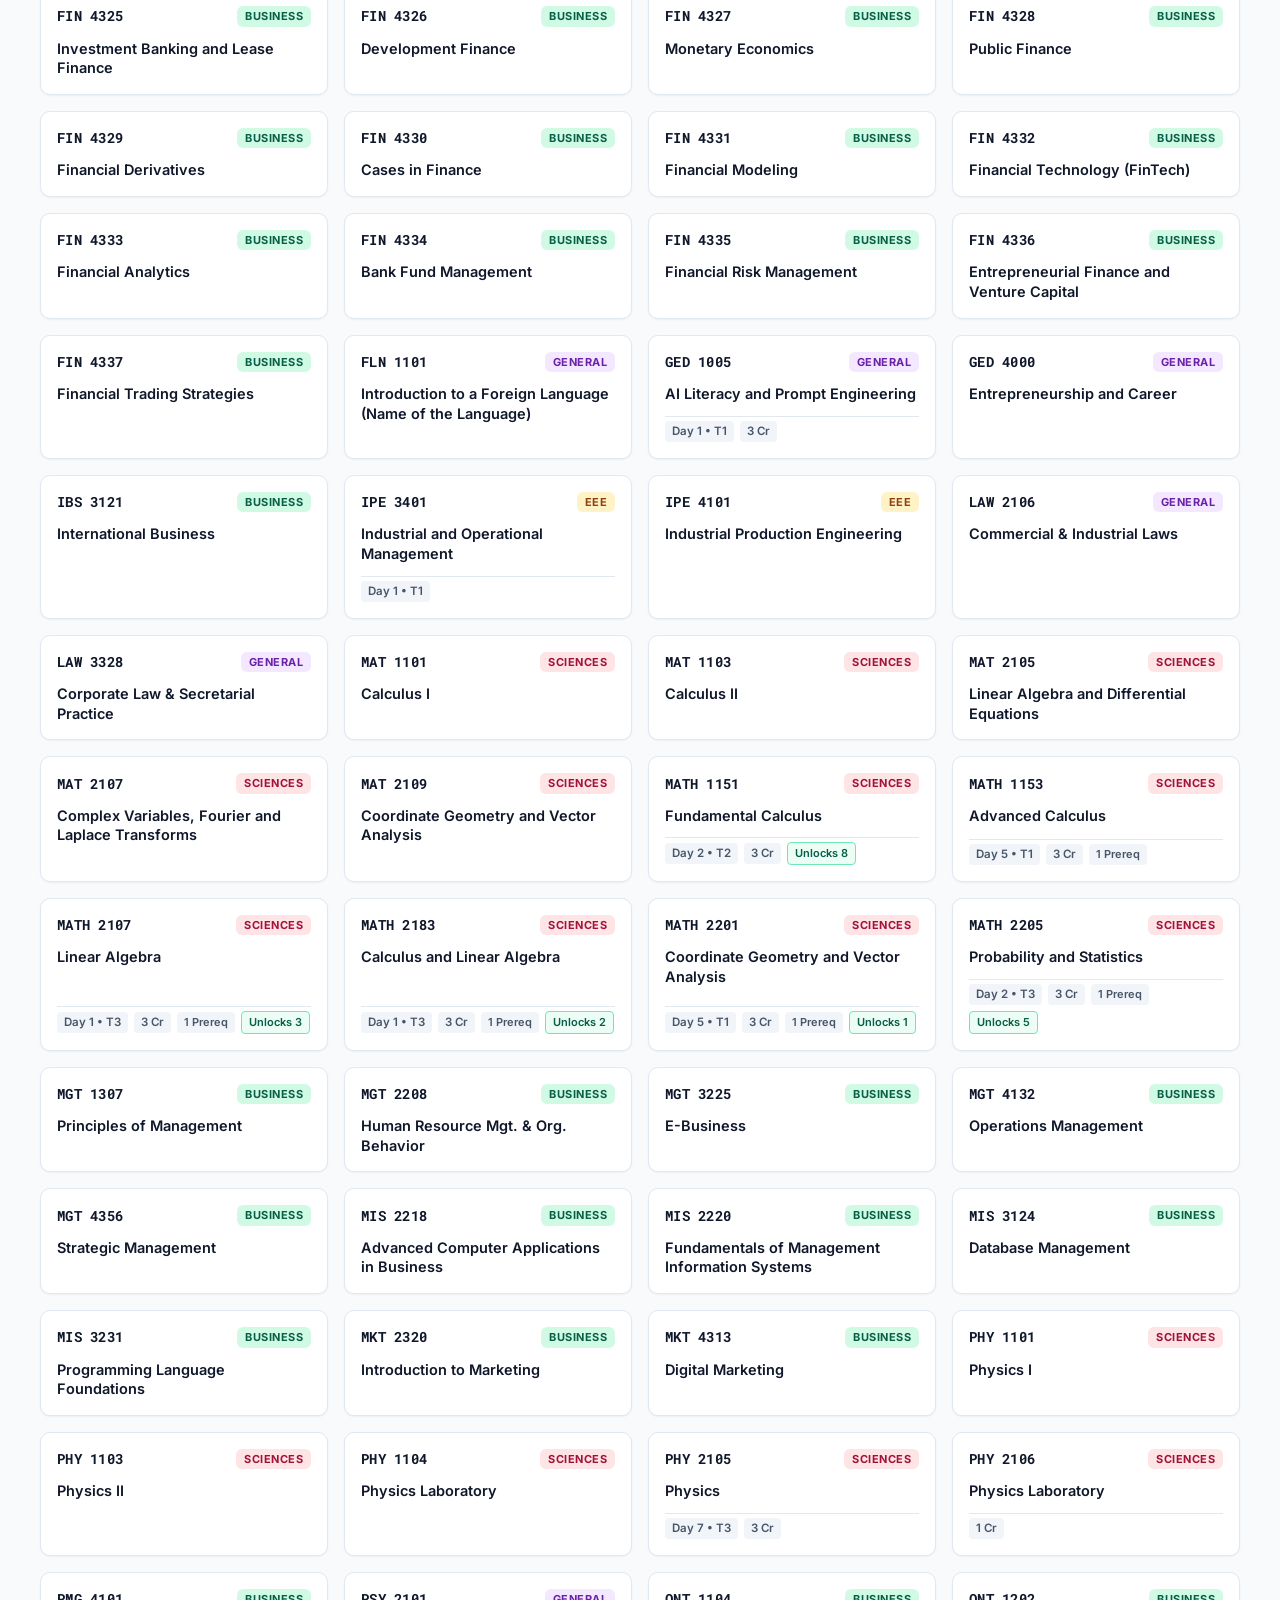
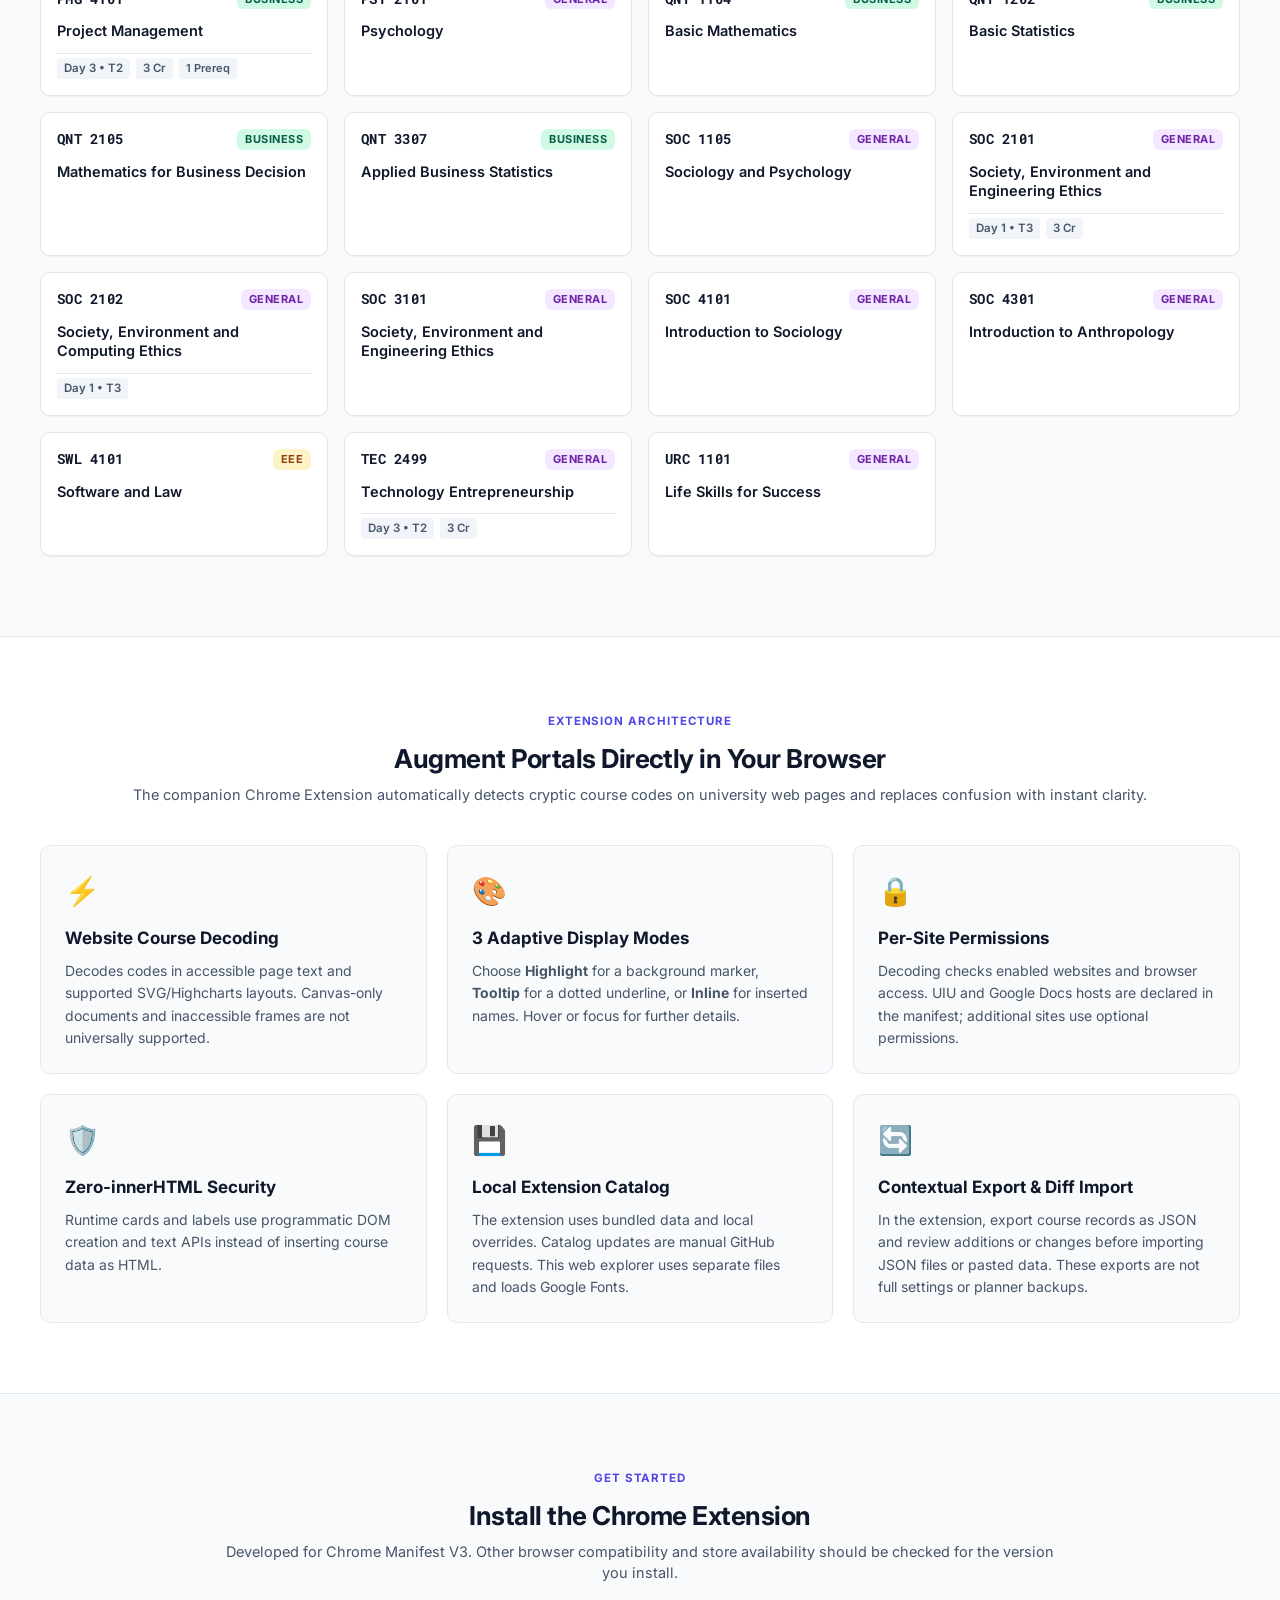
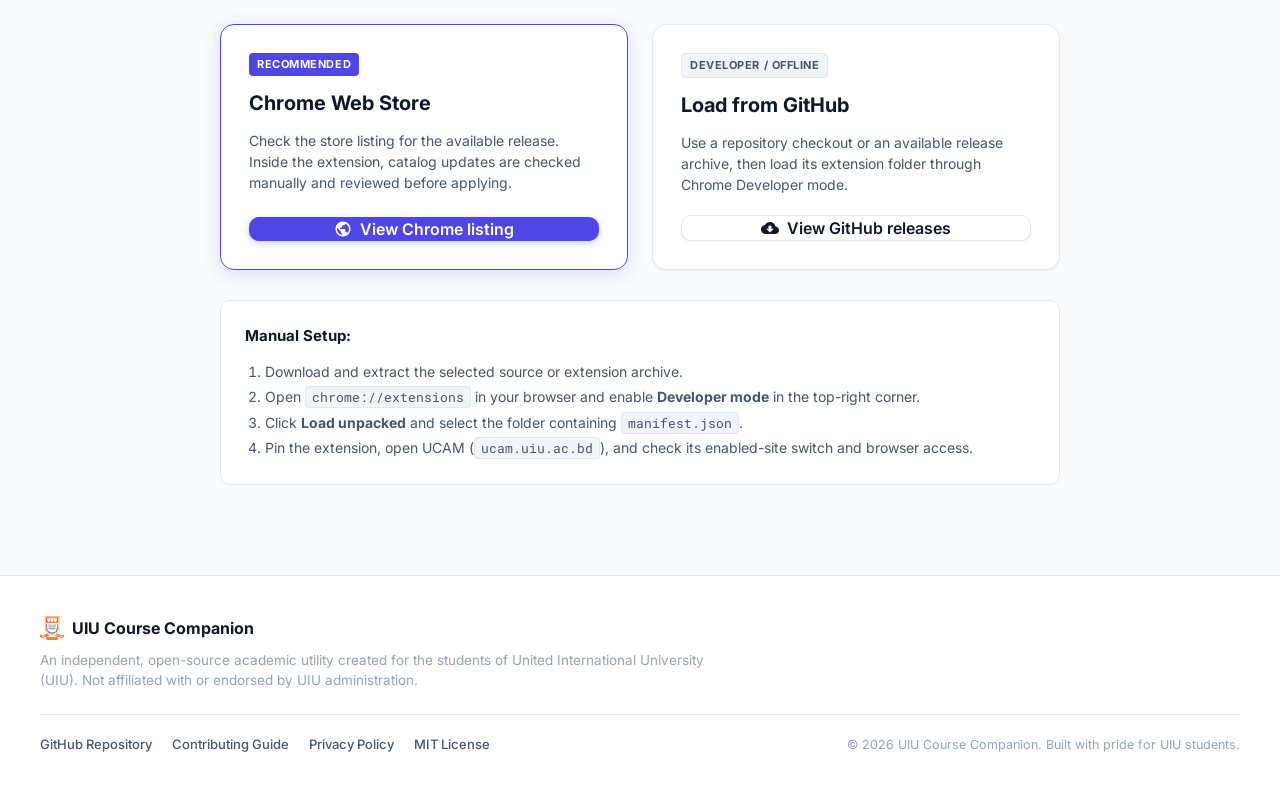
==== commit 7c05768b: "Fixed or updated documentation with the new name" ====
--- a/docs/index.html
+++ b/docs/index.html
@@ -3,13 +3,13 @@
 <head>
   <meta charset="UTF-8" />
   <meta name="viewport" content="width=device-width, initial-scale=1.0" />
-  <title>UIU Course Code Decoder — Public Course Catalog &amp; Prerequisite Explorer</title>
+  <title>UIU Course Companion — Public Course Catalog &amp; Prerequisite Explorer</title>
   <meta name="description" content="Browse UIU course names, saved exam day/slot information and prerequisite roadmaps. Check the applicable curriculum and latest UCAM routine before planning." />
   <meta name="theme-color" content="#4f46e5" />
 
   <!-- OpenGraph / Social Sharing -->
   <meta property="og:type" content="website" />
-  <meta property="og:title" content="UIU Course Code Decoder — Public Catalog &amp; Prerequisite Explorer" />
+  <meta property="og:title" content="UIU Course Companion — Public Catalog &amp; Prerequisite Explorer" />
   <meta property="og:description" content="Explore the UIU course catalog and prerequisite chains online, or decode course codes on enabled websites with the Chrome extension." />
   <meta property="og:image" content="icons/icon128.png" />
 
@@ -30,10 +30,10 @@
   <!-- Global site header & navigation -->
   <header class="site-header" id="siteHeader">
     <div class="header-inner">
-      <a href="#" class="brand-link" aria-label="UIU Course Decoder Home">
-        <img src="icons/icon48.png" alt="UIU Course Decoder Logo" class="brand-logo" width="32" height="32" />
+      <a href="#" class="brand-link" aria-label="UIU Course Companion Home">
+        <img src="icons/icon48.png" alt="UIU Course Companion Logo" class="brand-logo" width="32" height="32" />
         <div class="brand-text">
-          <span class="brand-title">UIU Course Decoder</span>
+          <span class="brand-title">UIU Course Companion</span>
           <span class="brand-subtitle">Catalog &amp; Prerequisite Explorer</span>
         </div>
       </a>
@@ -72,7 +72,7 @@
         <span>United International University &bull; Public Catalog &bull; v2.0</span>
       </div>
       <h1 class="hero-title">
-        Never Guess a <span class="gradient-text">Course Code</span> Again.
+        Decode courses. Map prerequisites. <span class="gradient-text">Avoid exam clashes.</span>
       </h1>
       <p class="hero-subtitle">
         Look up UIU course names, explore prerequisite chains and see what comes next. The Chrome extension also decodes codes on enabled websites and helps you compare exam plans. Check your applicable curriculum and the latest UCAM routine before finalizing a plan.
@@ -406,7 +406,7 @@
       <div class="footer-top">
         <div class="footer-brand">
           <img src="icons/icon32.png" alt="Logo" class="footer-logo" width="24" height="24" />
-          <span class="footer-brand-title">UIU Course Code Decoder</span>
+          <span class="footer-brand-title">UIU Course Companion</span>
         </div>
         <p class="footer-desc">An independent, open-source academic utility created for the students of United International University (UIU). Not affiliated with or endorsed by UIU administration.</p>
       </div>
@@ -419,7 +419,7 @@
           <a href="https://github.com/litch07/uiu-course-decoder/blob/main/LICENSE" target="_blank" rel="noopener noreferrer">MIT License</a>
         </div>
         <div class="footer-copy">
-          &copy; 2026 UIU Course Code Decoder. Built with pride for UIU students.
+          &copy; 2026 UIU Course Companion. Built with pride for UIU students.
         </div>
       </div>
     </div>
--- a/docs/styles.css
+++ b/docs/styles.css
@@ -1,5 +1,5 @@
 /* ─────────────────────────────────────────────────────────────────────────────
-   UIU Course Code Decoder — Public Web Catalog & Prerequisite Explorer
+   UIU Course Companion — Public Web Catalog & Prerequisite Explorer
    Stylesheet: docs/styles.css
    Modern, responsive, accessible, dark/light theme supporting design.
    ───────────────────────────────────────────────────────────────────────────── */
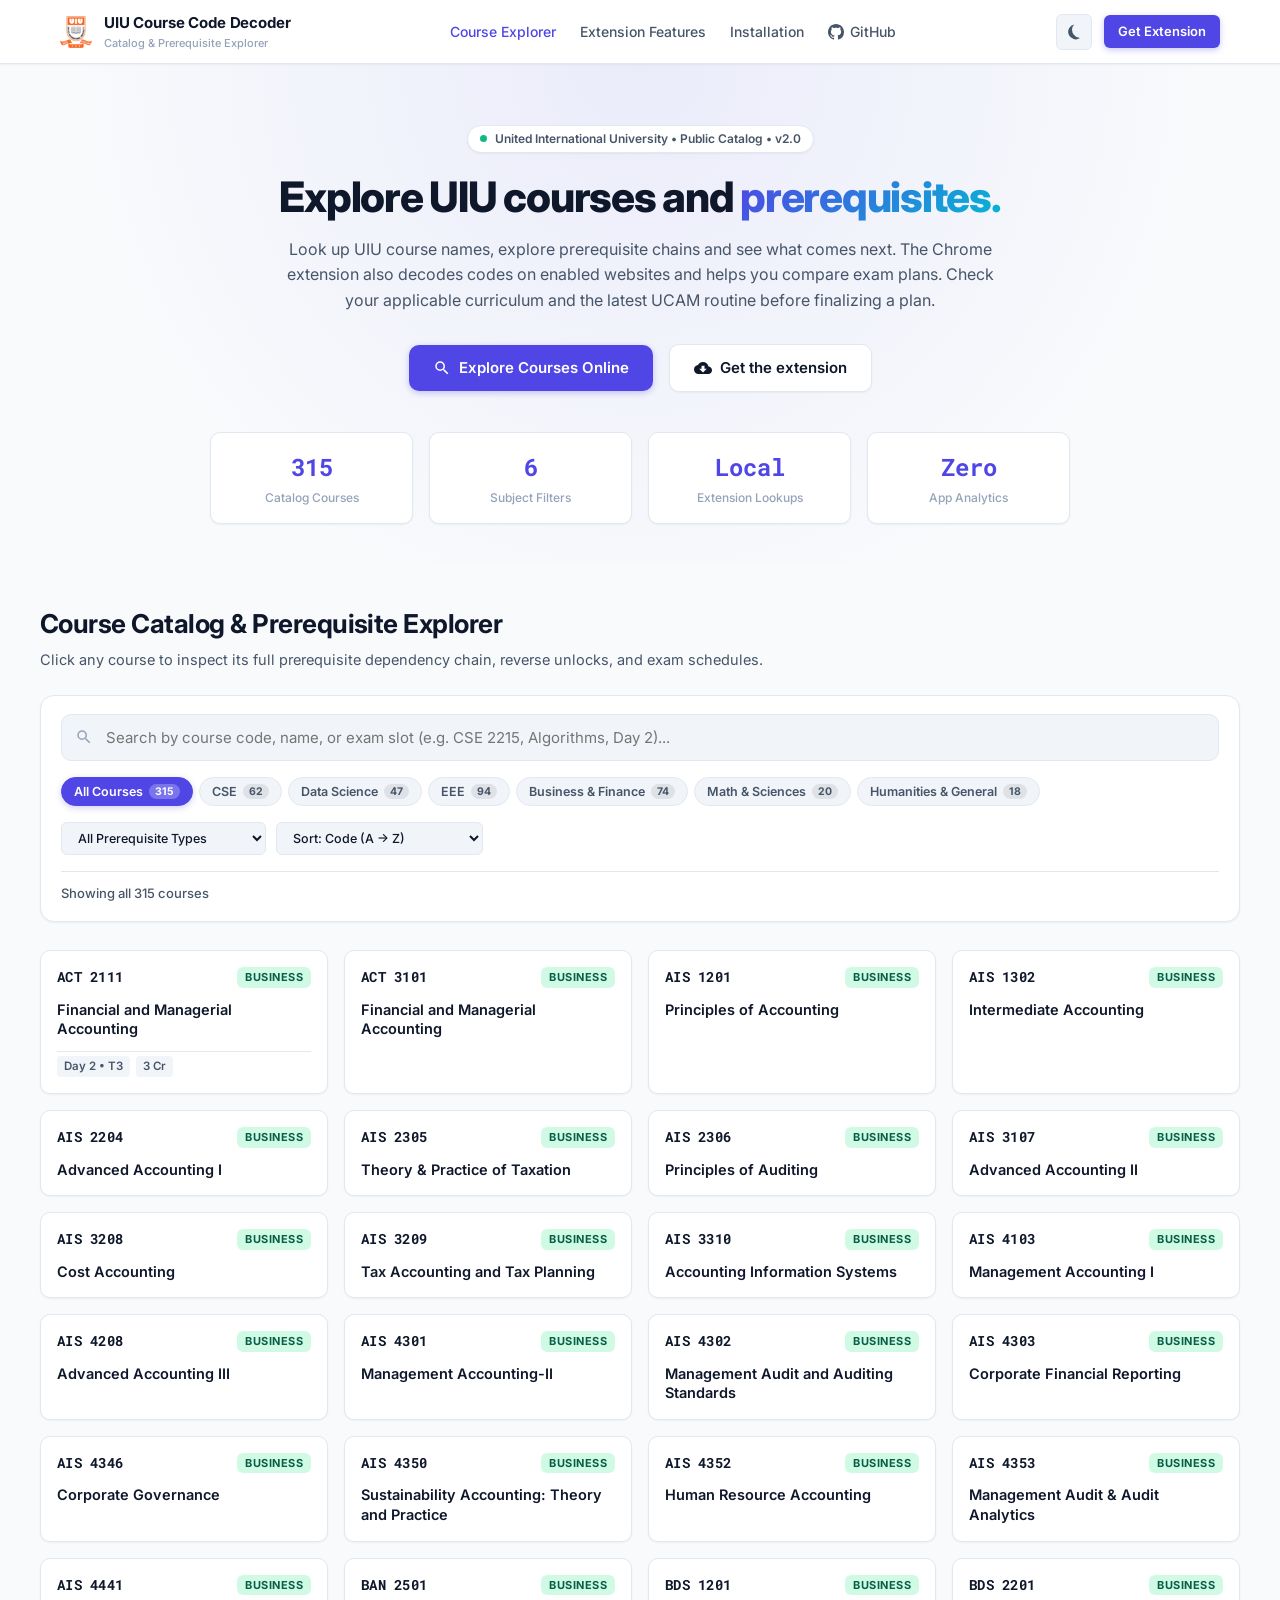
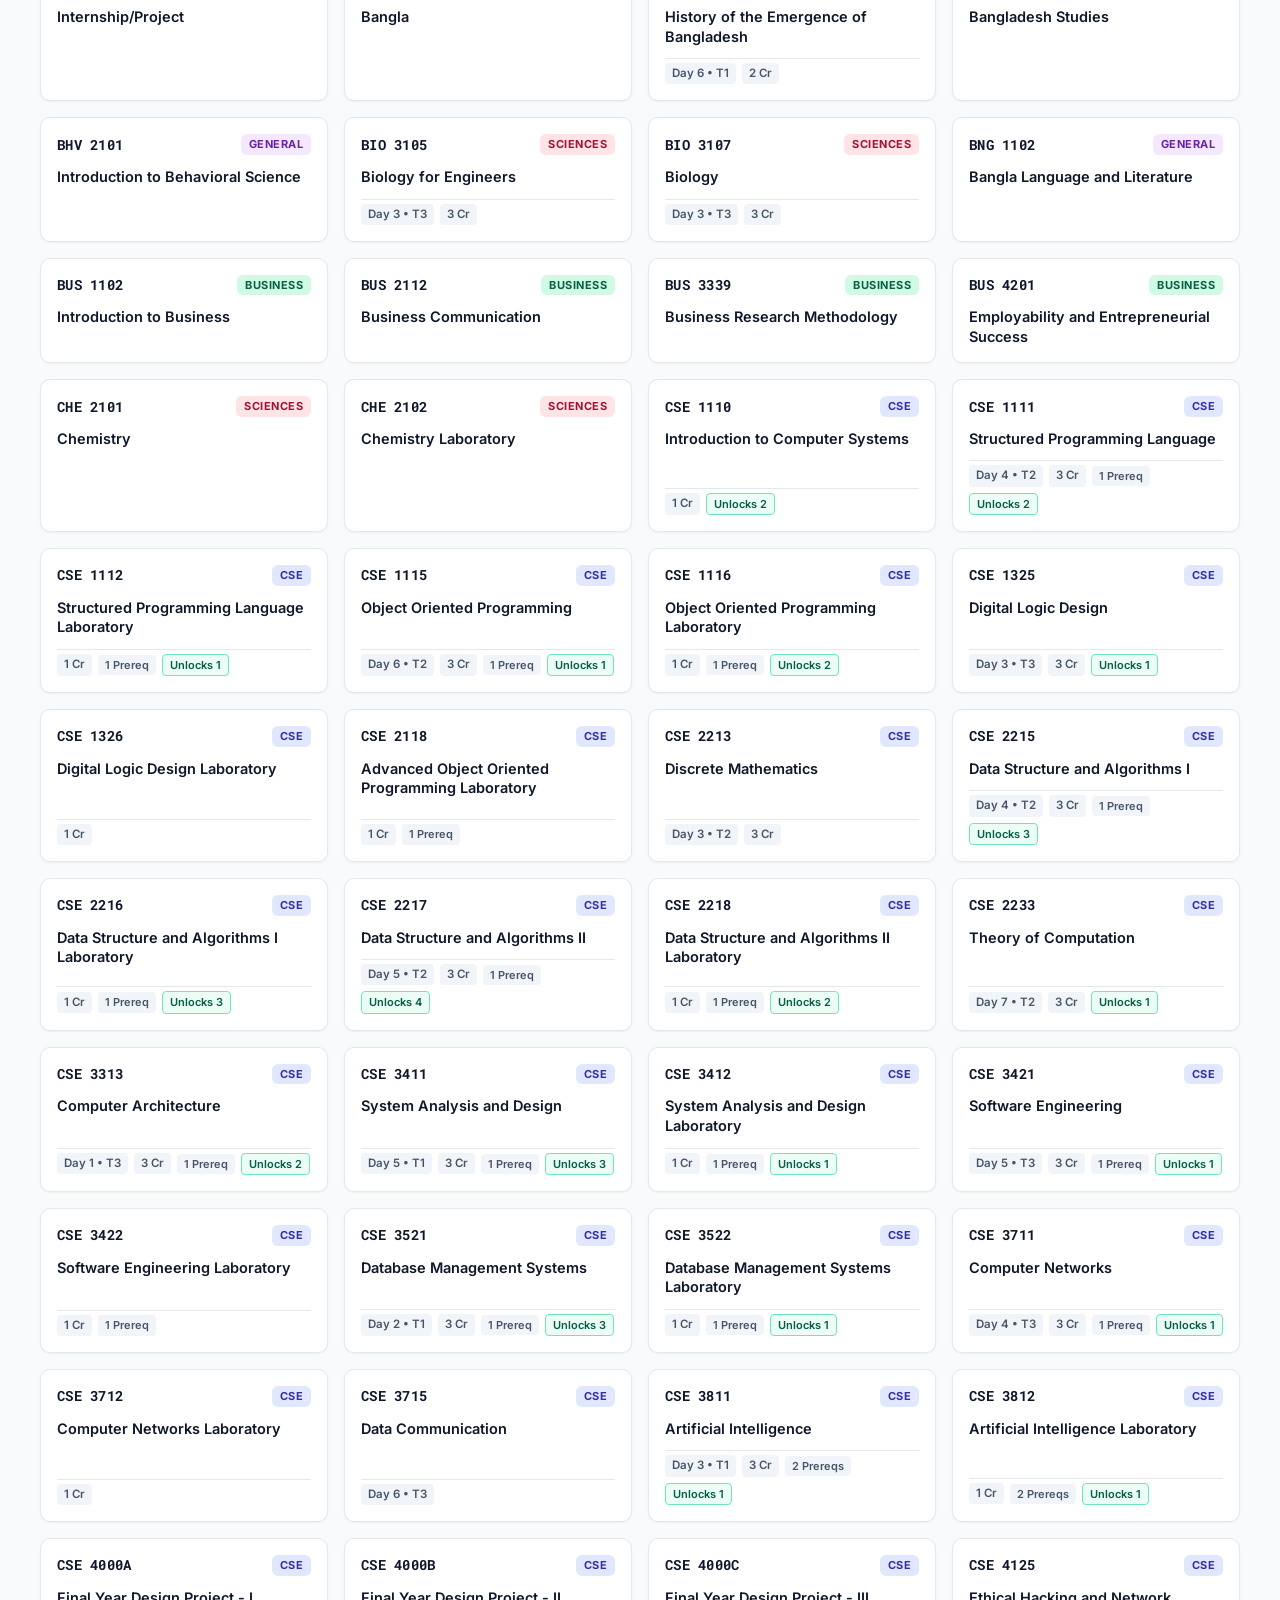
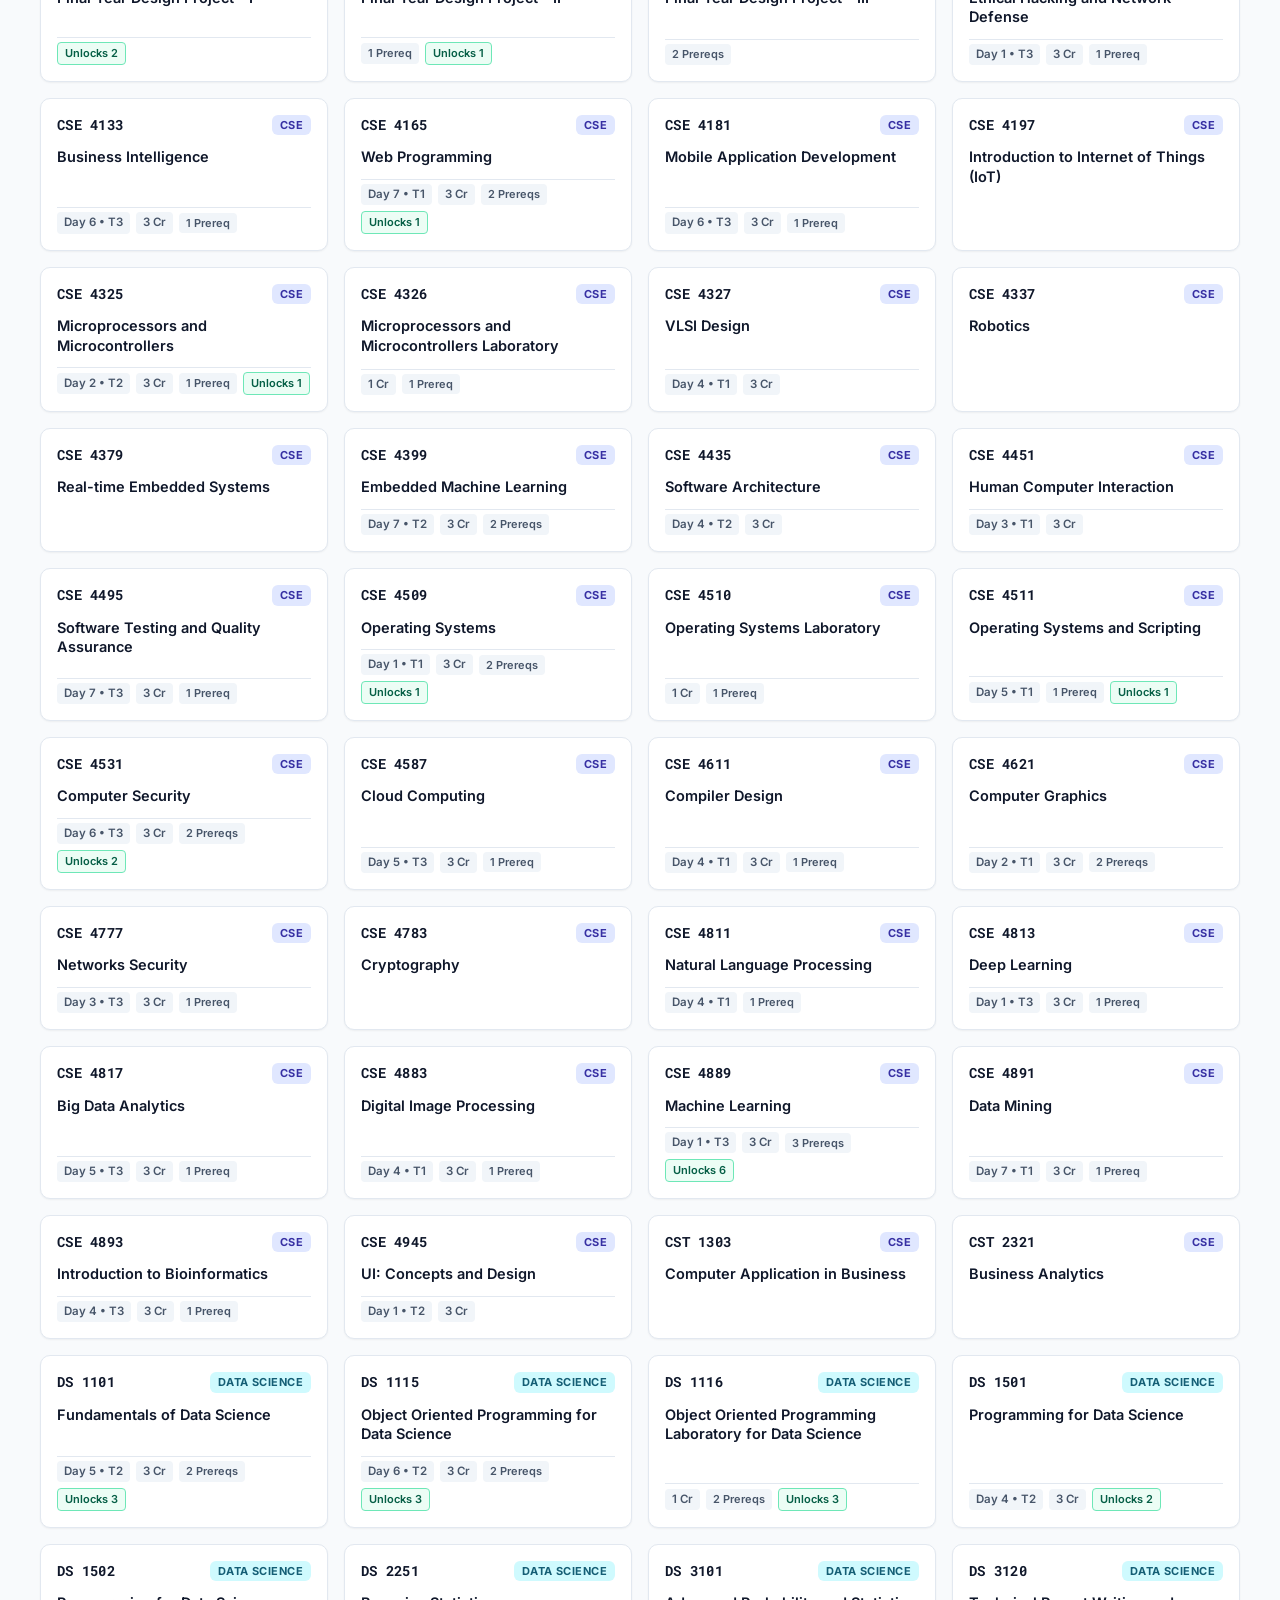
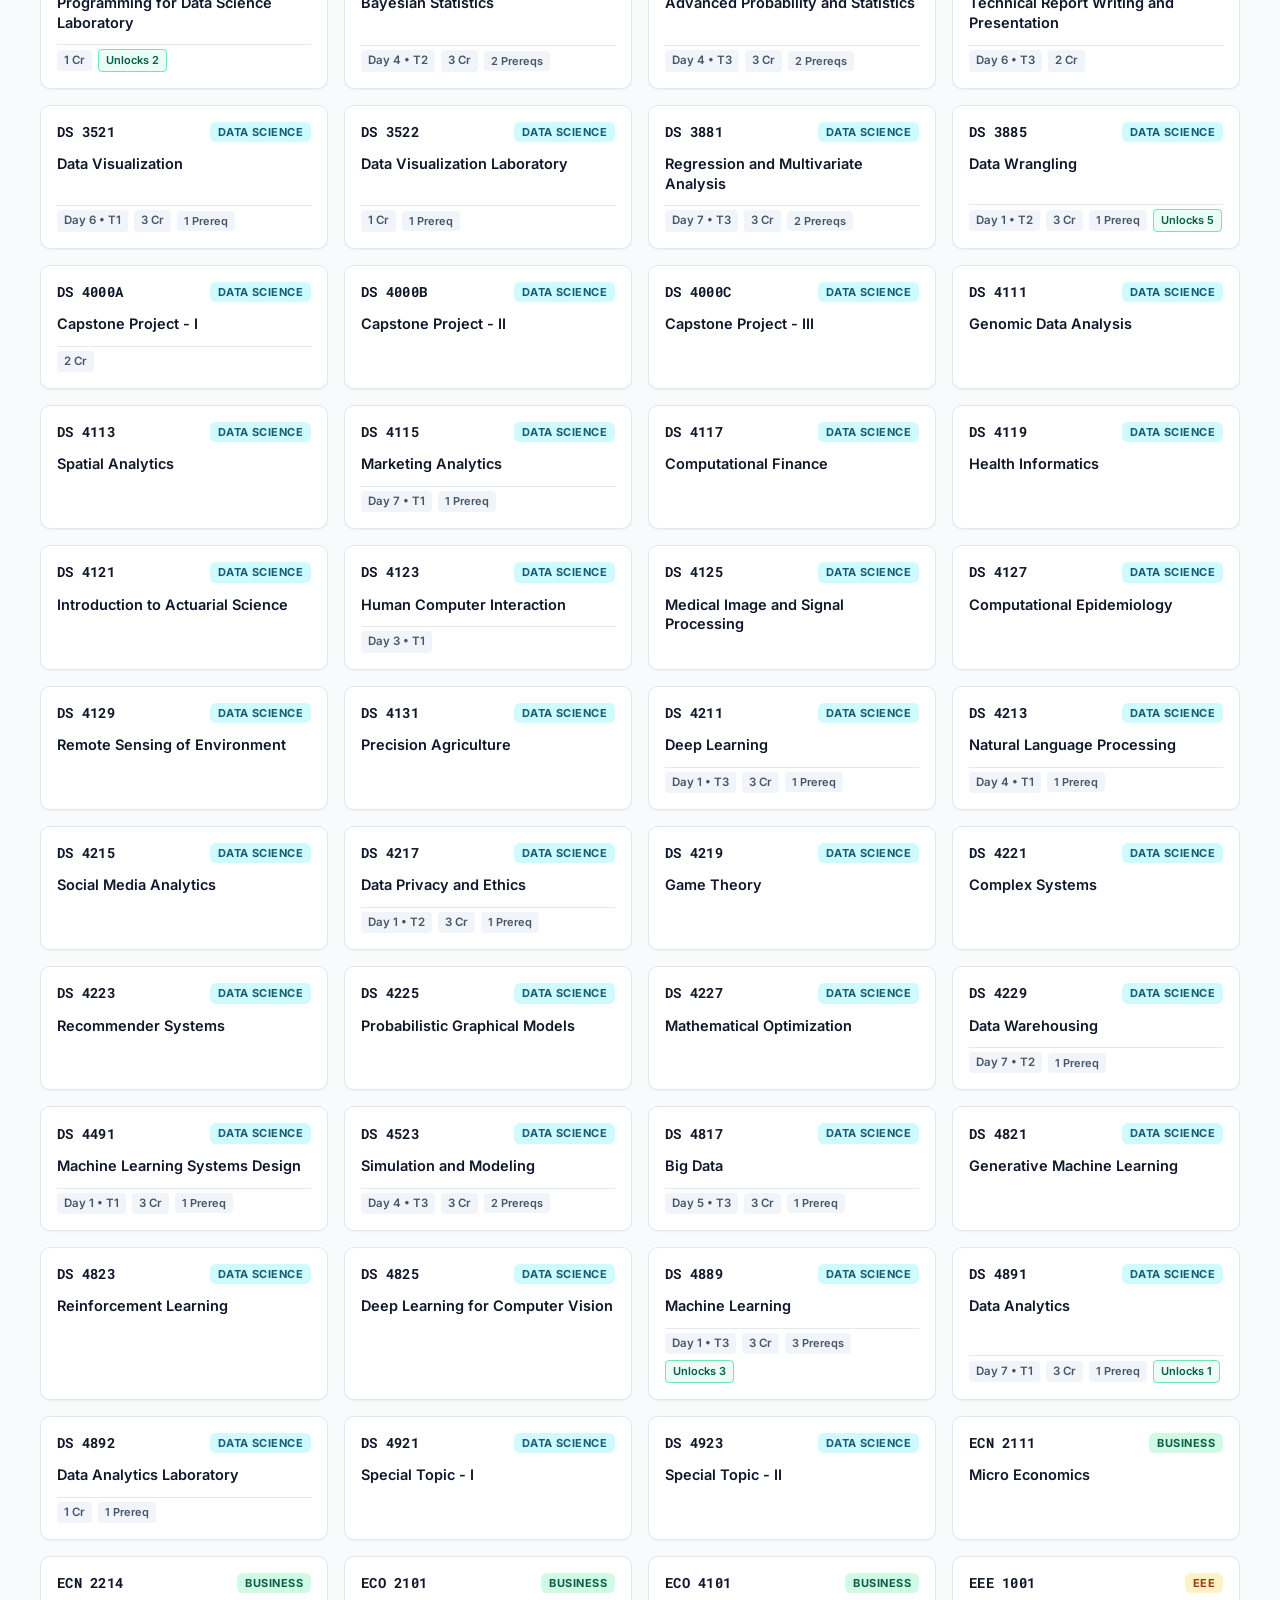
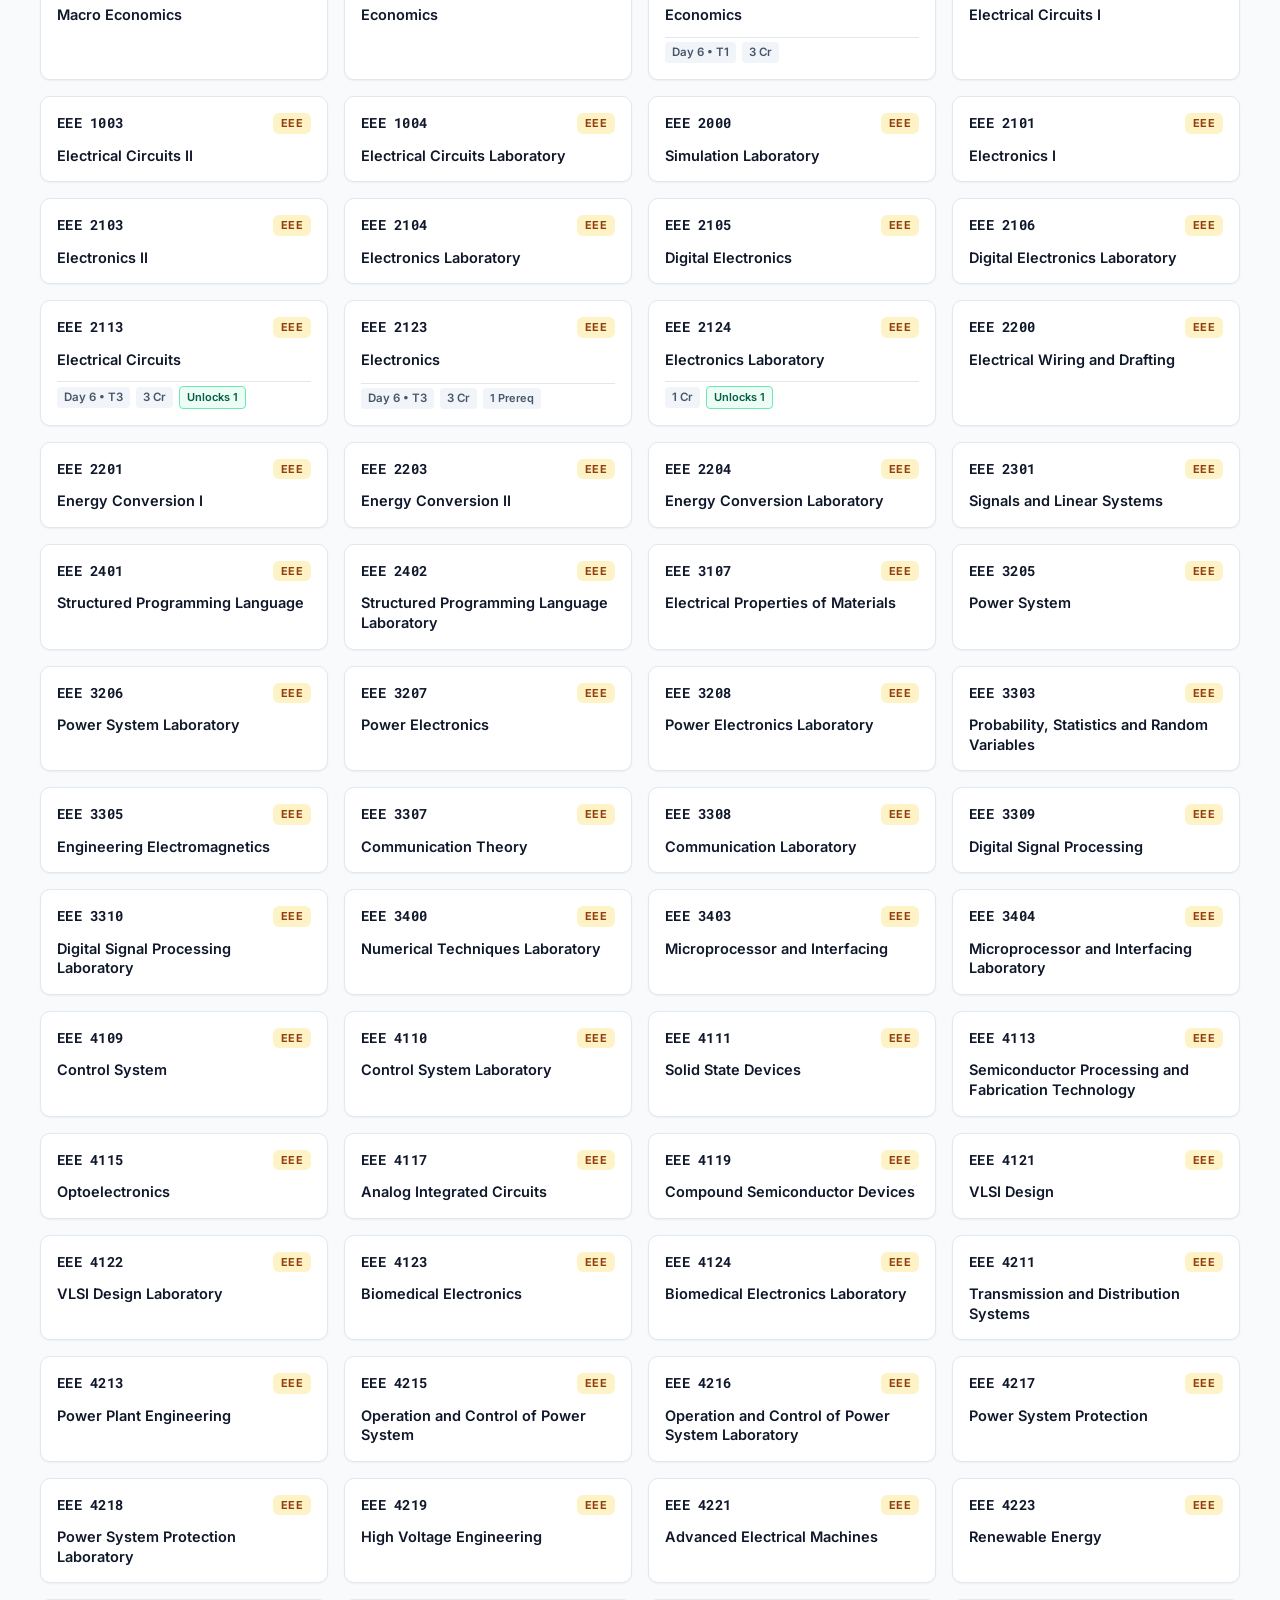
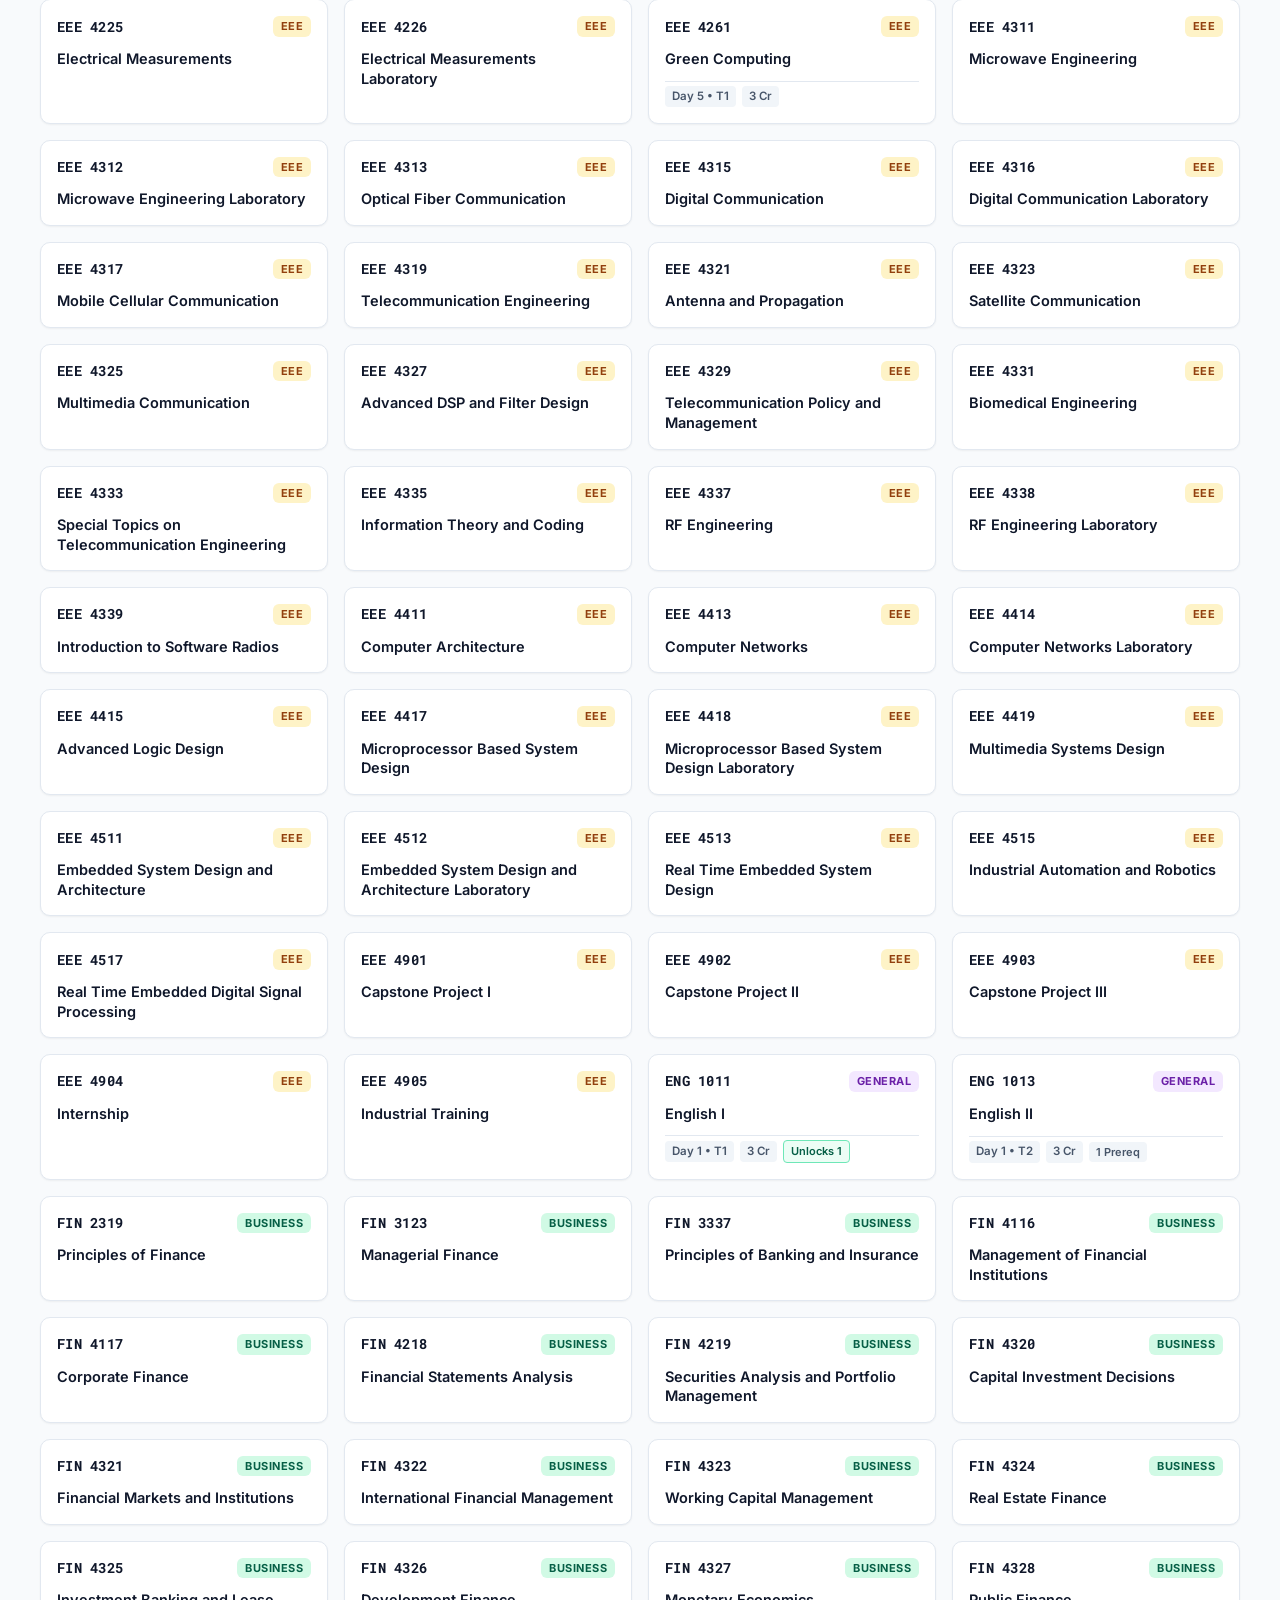
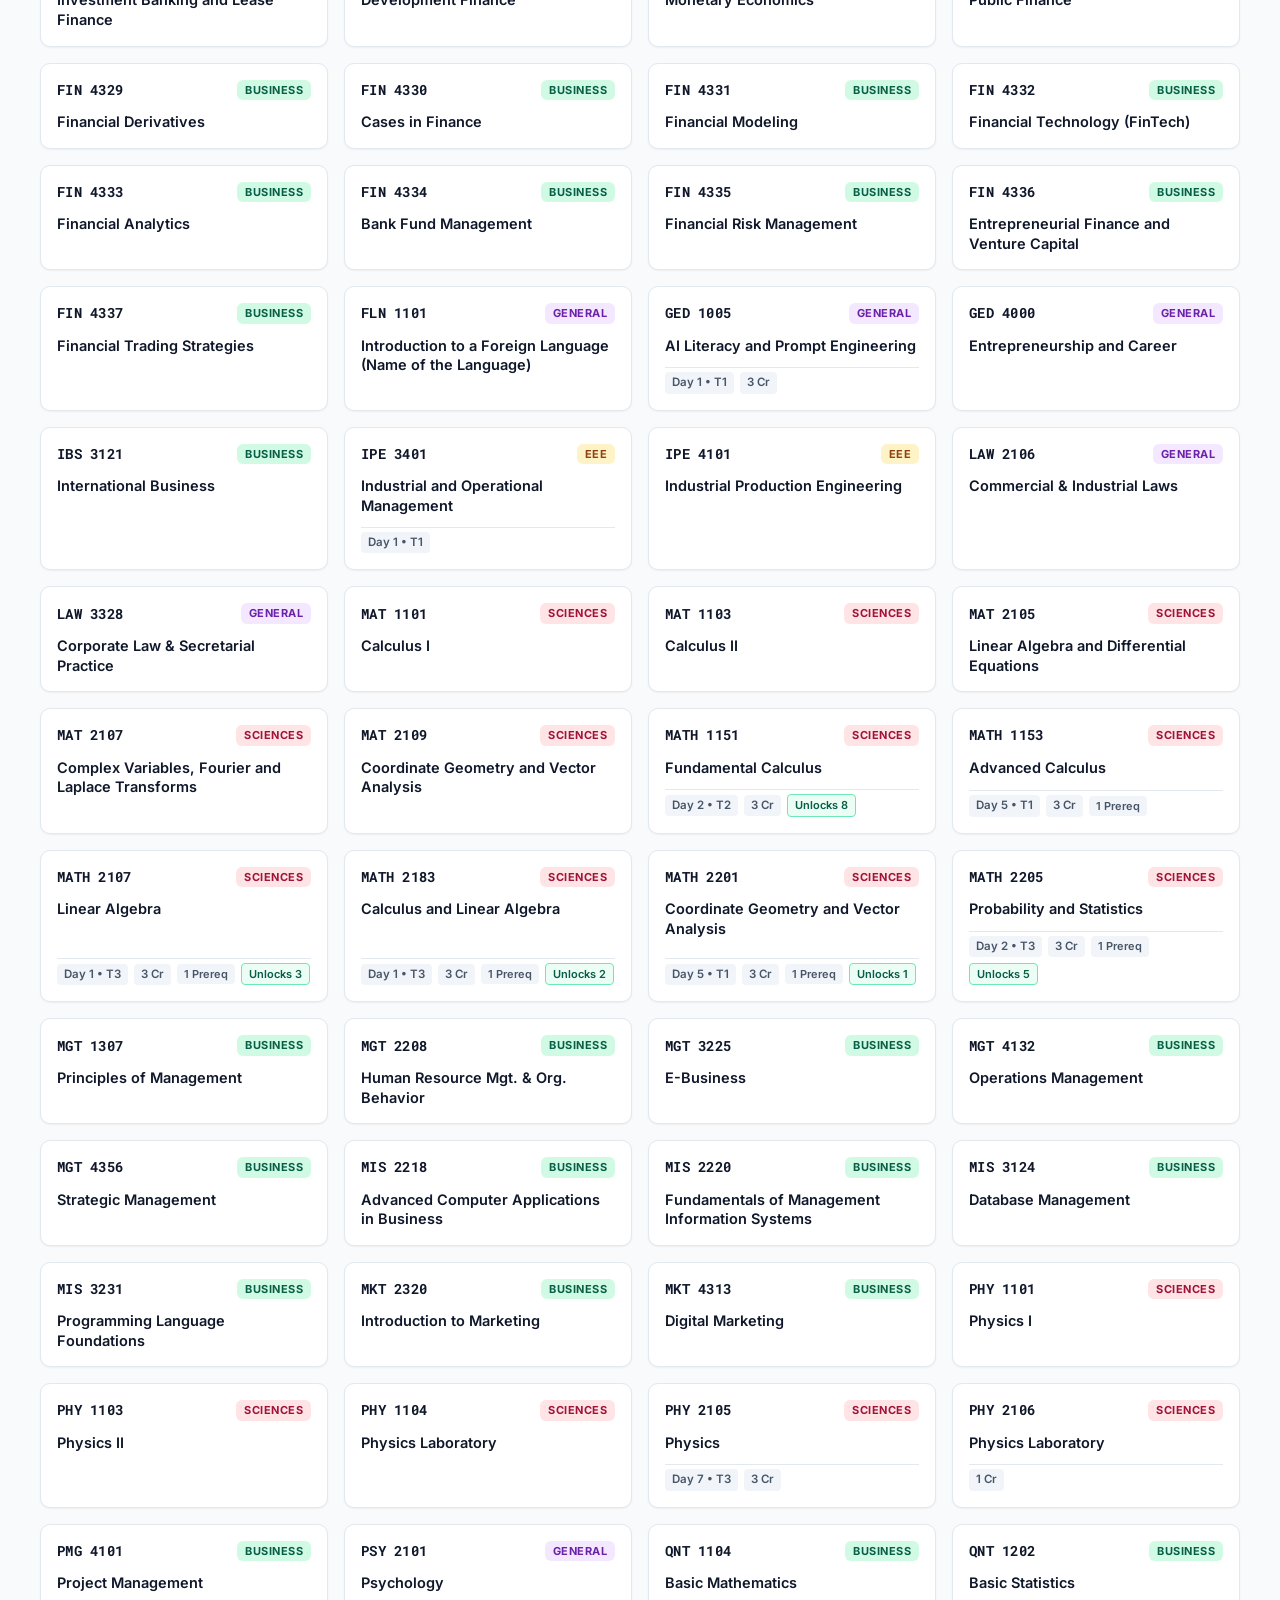
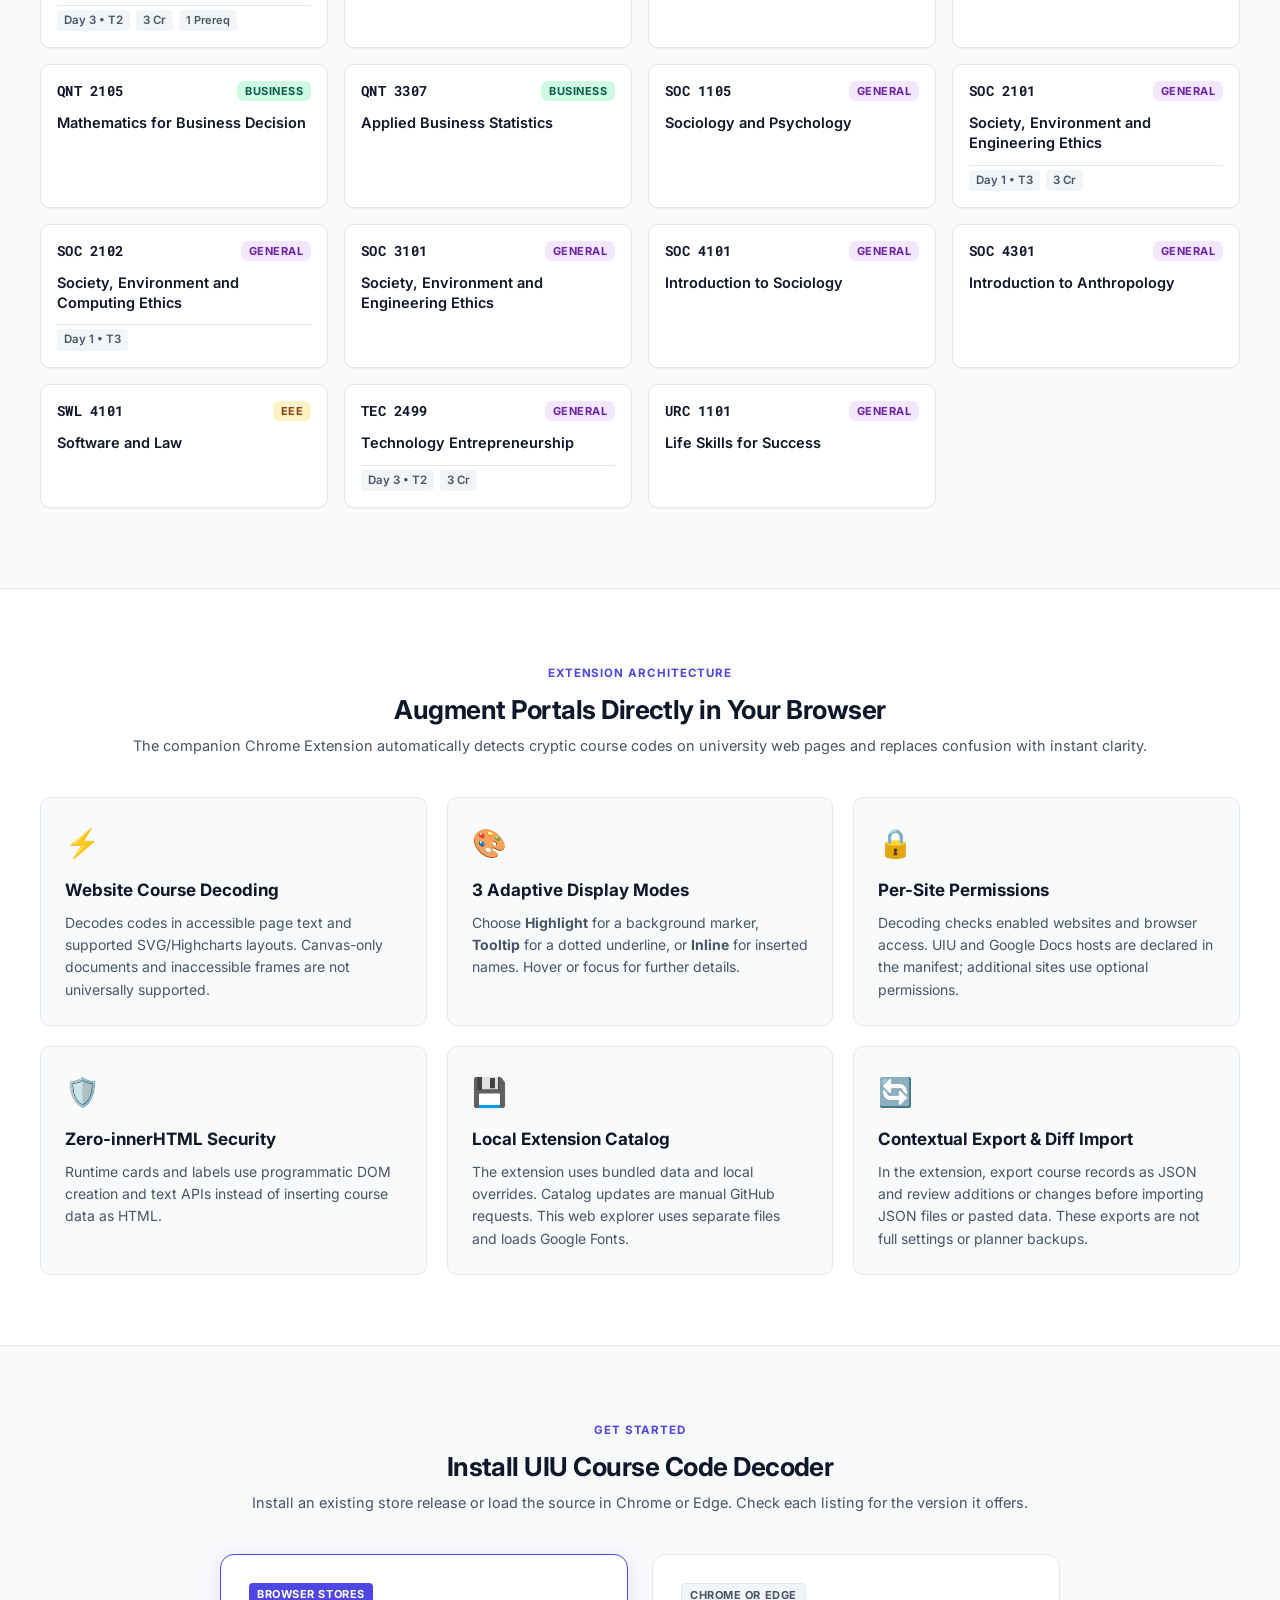
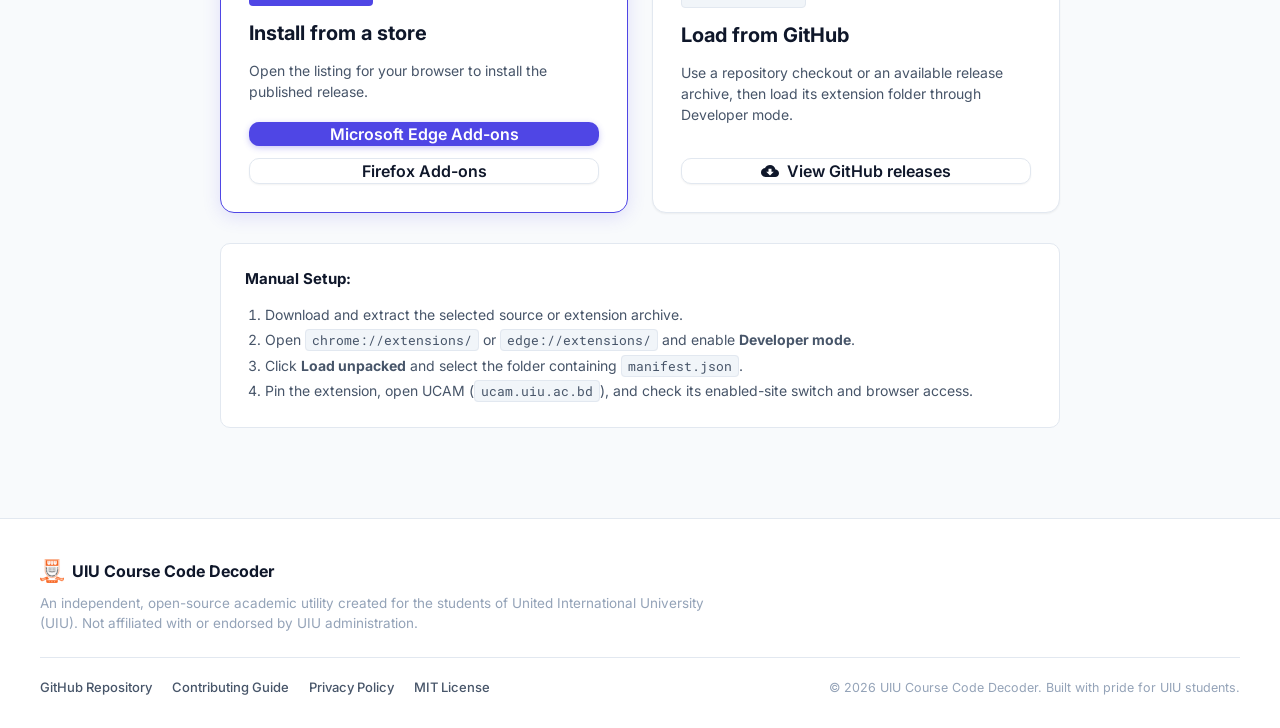
==== commit 8abb8c3f: "Reverted to the previous extension name" ====
--- a/docs/index.html
+++ b/docs/index.html
@@ -3,13 +3,13 @@
 <head>
   <meta charset="UTF-8" />
   <meta name="viewport" content="width=device-width, initial-scale=1.0" />
-  <title>UIU Course Companion — Public Course Catalog &amp; Prerequisite Explorer</title>
+  <title>UIU Course Code Decoder — Public Course Catalog &amp; Prerequisite Explorer</title>
   <meta name="description" content="Browse UIU course names, saved exam day/slot information and prerequisite roadmaps. Check the applicable curriculum and latest UCAM routine before planning." />
   <meta name="theme-color" content="#4f46e5" />
 
   <!-- OpenGraph / Social Sharing -->
   <meta property="og:type" content="website" />
-  <meta property="og:title" content="UIU Course Companion — Public Catalog &amp; Prerequisite Explorer" />
+  <meta property="og:title" content="UIU Course Code Decoder — Public Catalog &amp; Prerequisite Explorer" />
   <meta property="og:description" content="Explore the UIU course catalog and prerequisite chains online, or decode course codes on enabled websites with the Chrome extension." />
   <meta property="og:image" content="icons/icon128.png" />
 
@@ -30,10 +30,10 @@
   <!-- Global site header & navigation -->
   <header class="site-header" id="siteHeader">
     <div class="header-inner">
-      <a href="#" class="brand-link" aria-label="UIU Course Companion Home">
-        <img src="icons/icon48.png" alt="UIU Course Companion Logo" class="brand-logo" width="32" height="32" />
+      <a href="#" class="brand-link" aria-label="UIU Course Code Decoder Home">
+        <img src="icons/icon48.png" alt="UIU Course Code Decoder Logo" class="brand-logo" width="32" height="32" />
         <div class="brand-text">
-          <span class="brand-title">UIU Course Companion</span>
+          <span class="brand-title">UIU Course Code Decoder</span>
           <span class="brand-subtitle">Catalog &amp; Prerequisite Explorer</span>
         </div>
       </a>
@@ -42,7 +42,7 @@
         <a href="#explorer" class="nav-link active">Course Explorer</a>
         <a href="#features" class="nav-link">Extension Features</a>
         <a href="#install" class="nav-link">Installation</a>
-        <a href="https://github.com/litch07/uiu-course-decoder" target="_blank" rel="noopener noreferrer" class="nav-link nav-github">
+        <a href="https://github.com/litch07/uiu-course-companion" target="_blank" rel="noopener noreferrer" class="nav-link nav-github">
           <svg class="nav-icon" viewBox="0 0 24 24" aria-hidden="true">
             <path d="M12 0C5.37 0 0 5.37 0 12c0 5.31 3.435 9.795 8.205 11.385.6.105.825-.255.825-.57 0-.285-.015-1.23-.015-2.235-3.015.555-3.795-.735-4.035-1.41-.135-.345-.72-1.41-1.23-1.695-.42-.225-1.02-.78-.015-.795.945-.015 1.62.87 1.845 1.23 1.08 1.815 2.805 1.305 3.495.99.105-.78.42-1.305.765-1.605-2.67-.3-5.46-1.335-5.46-5.925 0-1.305.465-2.385 1.23-3.225-.12-.3-.54-1.53.12-3.18 0 0 1.005-.315 3.3 1.23.96-.27 1.98-.405 3-.405s2.04.135 3 .405c2.295-1.56 3.3-1.23 3.3-1.23.66 1.65.24 2.88.12 3.18.765.84 1.23 1.905 1.23 3.225 0 4.605-2.805 5.625-5.475 5.925.435.375.81 1.095.81 2.22 0 1.605-.015 2.895-.015 3.3 0 .315.225.69.825.57A12.02 12.02 0 0024 12c0-6.63-5.37-12-12-12z"/>
           </svg>
@@ -72,7 +72,7 @@
         <span>United International University &bull; Public Catalog &bull; v2.0</span>
       </div>
       <h1 class="hero-title">
-        Decode courses. Map prerequisites. <span class="gradient-text">Avoid exam clashes.</span>
+        Explore UIU courses and <span class="gradient-text">prerequisites.</span>
       </h1>
       <p class="hero-subtitle">
         Look up UIU course names, explore prerequisite chains and see what comes next. The Chrome extension also decodes codes on enabled websites and helps you compare exam plans. Check your applicable curriculum and the latest UCAM routine before finalizing a plan.
@@ -89,7 +89,7 @@
           <svg class="btn-icon" viewBox="0 0 24 24" aria-hidden="true">
             <path d="M19.35 10.04C18.67 6.59 15.64 4 12 4 9.11 4 6.6 5.64 5.35 8.04 2.34 8.36 0 10.91 0 14c0 3.31 2.69 6 6 6h13c2.76 0 5-2.24 5-5 0-2.64-2.05-4.78-4.65-4.96zM17 13l-5 5-5-5h3V9h4v4h3z"/>
           </svg>
-          Install Chrome Extension
+          Get the extension
         </a>
       </div>
 
@@ -296,7 +296,7 @@
           <div class="report-box-text">
             <strong>Help improve this course.</strong> Opens a GitHub draft for you to review and submit.
           </div>
-          <a href="https://github.com/litch07/uiu-course-decoder/issues/new?labels=data-correction" target="_blank" rel="noopener noreferrer" class="btn-report-link" id="modalReportBtn">
+          <a href="https://github.com/litch07/uiu-course-companion/issues/new?labels=data-correction" target="_blank" rel="noopener noreferrer" class="btn-report-link" id="modalReportBtn">
             Report incorrect details ↗
           </a>
         </div>
@@ -356,29 +356,25 @@
   <section class="install-section" id="install">
     <div class="install-container">
       <div class="section-badge">Get Started</div>
-      <h2 class="section-title">Install the Chrome Extension</h2>
-      <p class="section-subtitle">Developed for Chrome Manifest V3. Other browser compatibility and store availability should be checked for the version you install.</p>
+      <h2 class="section-title">Install UIU Course Code Decoder</h2>
+      <p class="section-subtitle">Install an existing store release or load the source in Chrome or Edge. Check each listing for the version it offers.</p>
 
       <div class="install-cards-row">
-        <!-- Official Web Store Option -->
+        <!-- Existing store listings -->
         <div class="install-card highlighted">
-          <div class="install-card-badge">Recommended</div>
-          <h3 class="install-card-title">Chrome Web Store</h3>
-          <p class="install-card-desc">Check the store listing for the available release. Inside the extension, catalog updates are checked manually and reviewed before applying.</p>
-          <a href="https://chromewebstore.google.com/detail/ikanaopbbjfndbioklieinponjkagkdi" target="_blank" rel="noopener noreferrer" class="btn-primary btn-block">
-            <svg class="btn-icon" viewBox="0 0 24 24" aria-hidden="true">
-              <path d="M12 2C6.48 2 2 6.48 2 12s4.48 10 10 10 10-4.48 10-10S17.52 2 12 2zm-1 17.93c-3.95-.49-7-3.85-7-7.93 0-.62.08-1.21.21-1.79L9 15v1c0 1.1.9 2 2 2v1.93zm6.9-2.54c-.26-.81-1-1.39-1.9-1.39h-1v-3c0-.55-.45-1-1-1H8v-2h2c.55 0 1-.45 1-1V7h2c1.1 0 2-.9 2-2v-.41c2.93 1.19 5 4.06 5 7.41 0 2.08-.8 3.97-2.1 5.39z"/>
-            </svg>
-            View Chrome listing
-          </a>
+          <div class="install-card-badge">Browser stores</div>
+          <h3 class="install-card-title">Install from a store</h3>
+          <p class="install-card-desc">Open the listing for your browser to install the published release.</p>
+          <a href="https://microsoftedge.microsoft.com/addons/detail/uiu-course-code-decoder/dnahpleadipkgknggmeeljcnmhcodpgk?hl=en-US" target="_blank" rel="noopener noreferrer" class="btn-primary btn-block">Microsoft Edge Add-ons</a>
+          <a href="https://addons.mozilla.org/en-US/firefox/addon/uiu-course-code-decoder/" target="_blank" rel="noopener noreferrer" class="btn-secondary btn-block">Firefox Add-ons</a>
         </div>
 
         <!-- Manual Offline Load Option -->
         <div class="install-card">
-          <div class="install-card-badge alt">Developer / Offline</div>
+          <div class="install-card-badge alt">Chrome or Edge</div>
           <h3 class="install-card-title">Load from GitHub</h3>
-          <p class="install-card-desc">Use a repository checkout or an available release archive, then load its extension folder through Chrome Developer mode.</p>
-          <a href="https://github.com/litch07/uiu-course-decoder/releases/latest" target="_blank" rel="noopener noreferrer" class="btn-secondary btn-block">
+          <p class="install-card-desc">Use a repository checkout or an available release archive, then load its extension folder through Developer mode.</p>
+          <a href="https://github.com/litch07/uiu-course-companion/releases/latest" target="_blank" rel="noopener noreferrer" class="btn-secondary btn-block">
             <svg class="btn-icon" viewBox="0 0 24 24" aria-hidden="true">
               <path d="M19.35 10.04C18.67 6.59 15.64 4 12 4 9.11 4 6.6 5.64 5.35 8.04 2.34 8.36 0 10.91 0 14c0 3.31 2.69 6 6 6h13c2.76 0 5-2.24 5-5 0-2.64-2.05-4.78-4.65-4.96zM17 13l-5 5-5-5h3V9h4v4h3z"/>
             </svg>
@@ -392,7 +388,7 @@
         <h4 class="steps-heading">Manual Setup:</h4>
         <ol class="steps-list">
           <li>Download and extract the selected source or extension archive.</li>
-          <li>Open <code>chrome://extensions</code> in your browser and enable <strong>Developer mode</strong> in the top-right corner.</li>
+          <li>Open <code>chrome://extensions/</code> or <code>edge://extensions/</code> and enable <strong>Developer mode</strong>.</li>
           <li>Click <strong>Load unpacked</strong> and select the folder containing <code>manifest.json</code>.</li>
           <li>Pin the extension, open UCAM (<code>ucam.uiu.ac.bd</code>), and check its enabled-site switch and browser access.</li>
         </ol>
@@ -406,20 +402,20 @@
       <div class="footer-top">
         <div class="footer-brand">
           <img src="icons/icon32.png" alt="Logo" class="footer-logo" width="24" height="24" />
-          <span class="footer-brand-title">UIU Course Companion</span>
+          <span class="footer-brand-title">UIU Course Code Decoder</span>
         </div>
         <p class="footer-desc">An independent, open-source academic utility created for the students of United International University (UIU). Not affiliated with or endorsed by UIU administration.</p>
       </div>
 
       <div class="footer-bottom">
         <div class="footer-links">
-          <a href="https://github.com/litch07/uiu-course-decoder" target="_blank" rel="noopener noreferrer">GitHub Repository</a>
-          <a href="https://github.com/litch07/uiu-course-decoder/blob/main/CONTRIBUTING.md" target="_blank" rel="noopener noreferrer">Contributing Guide</a>
-          <a href="https://github.com/litch07/uiu-course-decoder/blob/main/PRIVACY.md" target="_blank" rel="noopener noreferrer">Privacy Policy</a>
-          <a href="https://github.com/litch07/uiu-course-decoder/blob/main/LICENSE" target="_blank" rel="noopener noreferrer">MIT License</a>
+          <a href="https://github.com/litch07/uiu-course-companion" target="_blank" rel="noopener noreferrer">GitHub Repository</a>
+          <a href="https://github.com/litch07/uiu-course-companion/blob/main/CONTRIBUTING.md" target="_blank" rel="noopener noreferrer">Contributing Guide</a>
+          <a href="https://github.com/litch07/uiu-course-companion/blob/main/PRIVACY.md" target="_blank" rel="noopener noreferrer">Privacy Policy</a>
+          <a href="https://github.com/litch07/uiu-course-companion/blob/main/LICENSE" target="_blank" rel="noopener noreferrer">MIT License</a>
         </div>
         <div class="footer-copy">
-          &copy; 2026 UIU Course Companion. Built with pride for UIU students.
+          &copy; 2026 UIU Course Code Decoder. Built with pride for UIU students.
         </div>
       </div>
     </div>
--- a/docs/styles.css
+++ b/docs/styles.css
@@ -1,5 +1,5 @@
 /* ─────────────────────────────────────────────────────────────────────────────
-   UIU Course Companion — Public Web Catalog & Prerequisite Explorer
+   UIU Course Code Decoder — Public Web Catalog & Prerequisite Explorer
    Stylesheet: docs/styles.css
    Modern, responsive, accessible, dark/light theme supporting design.
    ───────────────────────────────────────────────────────────────────────────── */
@@ -20,20 +20,11 @@
   --success-border: #6ee7b7;
   --success-text: #065f46;
 
-  --warning: #f59e0b;
   --warning-bg: #fffbeb;
   --warning-border: #fcd34d;
   --warning-text: #92400e;
 
-  --danger: #ef4444;
-  --danger-bg: #fef2f2;
-  --danger-border: #fca5a5;
-  --danger-text: #991b1b;
-
-  --info: #0284c7;
-  --info-bg: #f0f9ff;
-  --info-border: #7dd3fc;
-  --info-text: #075985;
+
 
   /* Light Theme (Default) */
   --bg-app: #f8fafc;
@@ -49,7 +40,6 @@
 
   --shadow-sm: 0 1px 2px rgba(0, 0, 0, 0.05);
   --shadow-md: 0 4px 6px -1px rgba(0, 0, 0, 0.07), 0 2px 4px -2px rgba(0, 0, 0, 0.05);
-  --shadow-lg: 0 10px 15px -3px rgba(0, 0, 0, 0.08), 0 4px 6px -4px rgba(0, 0, 0, 0.04);
   --shadow-xl: 0 20px 25px -5px rgba(0, 0, 0, 0.1), 0 8px 10px -6px rgba(0, 0, 0, 0.05);
 
   --radius-sm: 6px;
@@ -88,7 +78,6 @@
 
   --shadow-sm: 0 1px 2px rgba(0, 0, 0, 0.3);
   --shadow-md: 0 4px 6px -1px rgba(0, 0, 0, 0.4);
-  --shadow-lg: 0 10px 15px -3px rgba(0, 0, 0, 0.5);
   --shadow-xl: 0 20px 25px -5px rgba(0, 0, 0, 0.6);
 }
 
